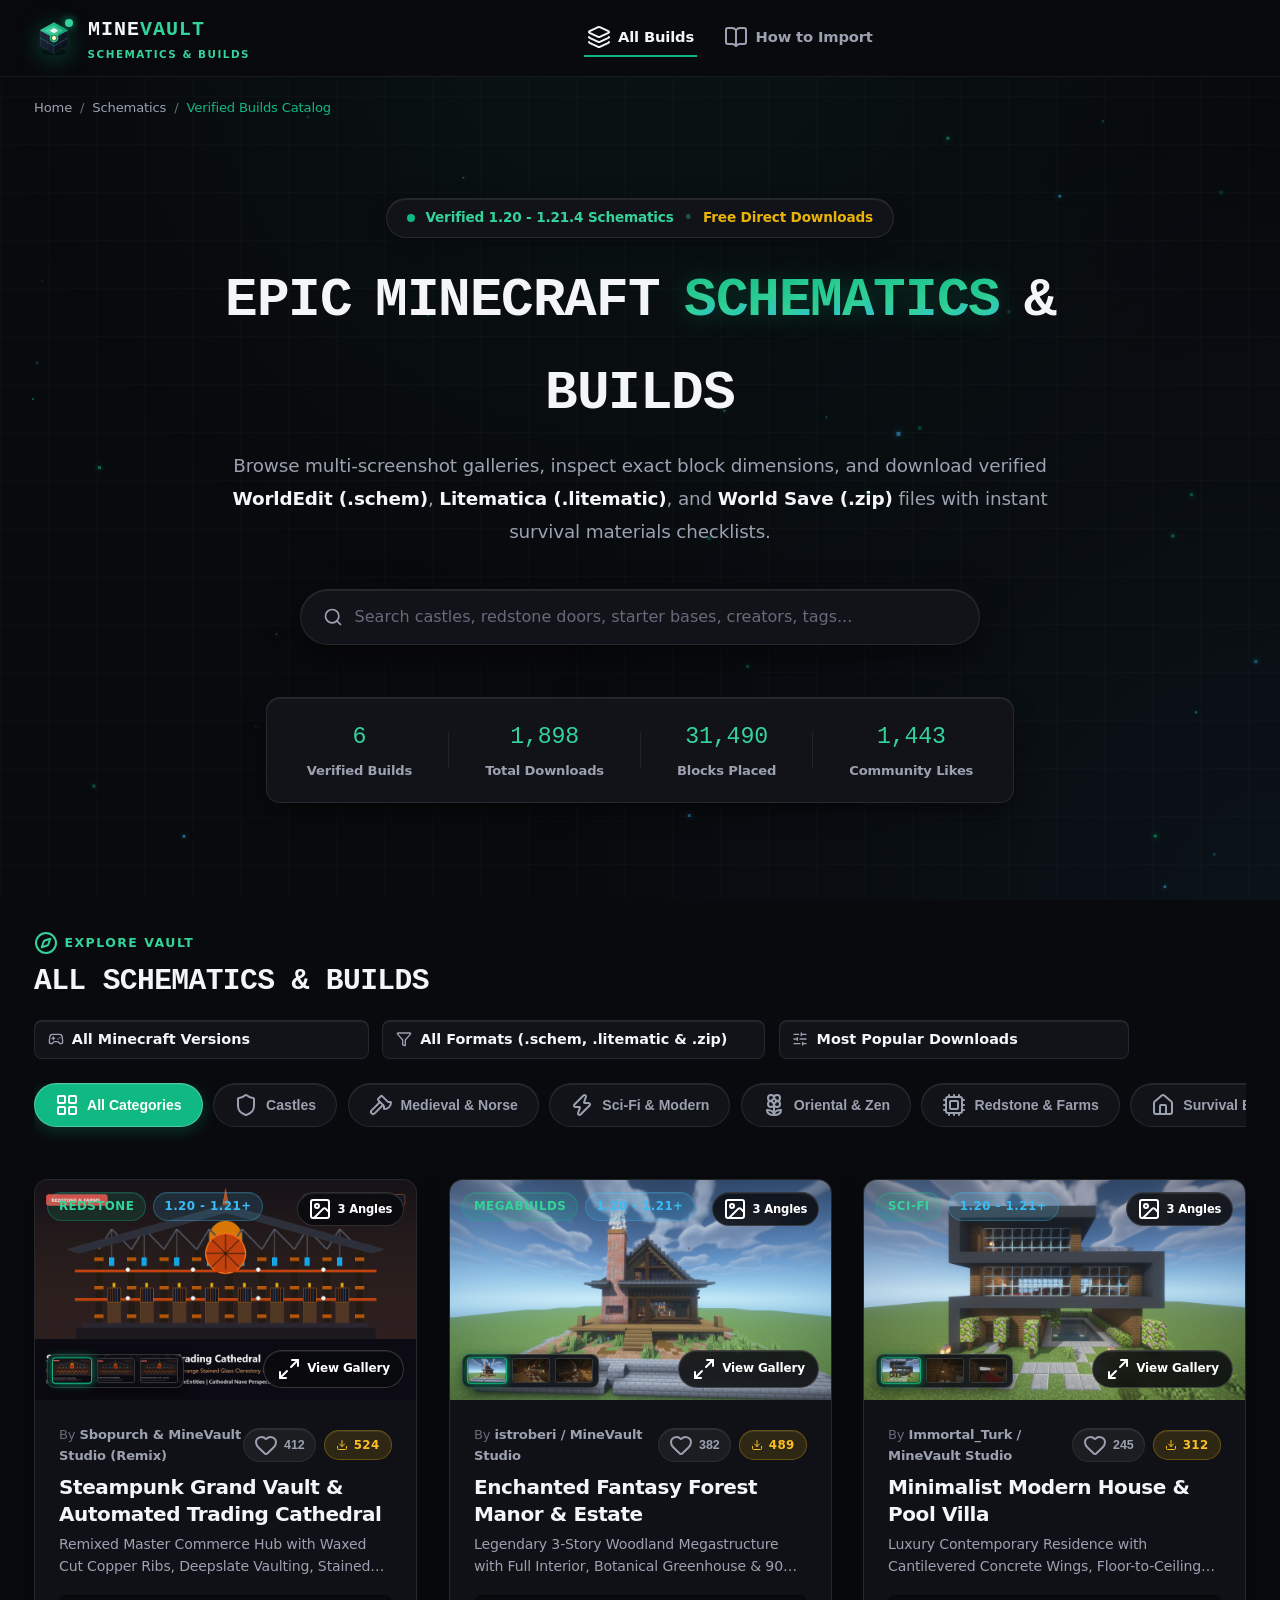
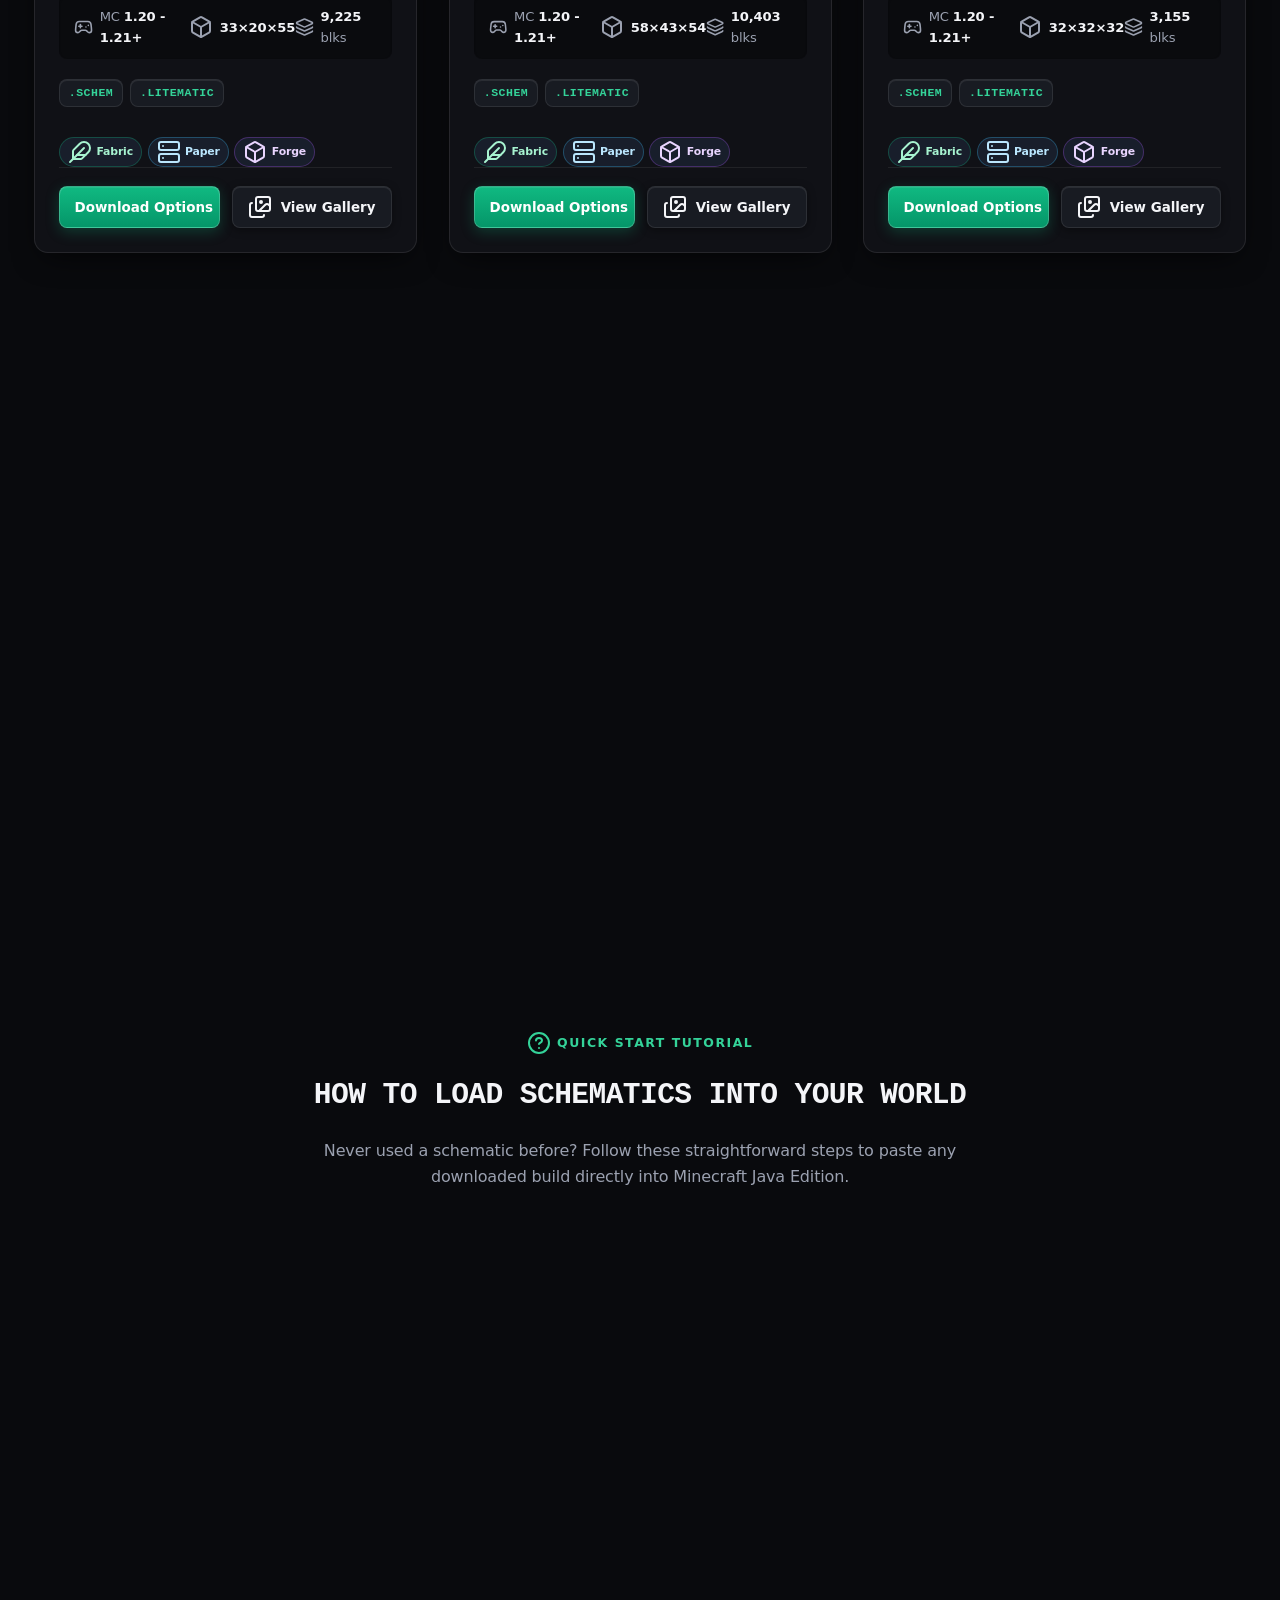
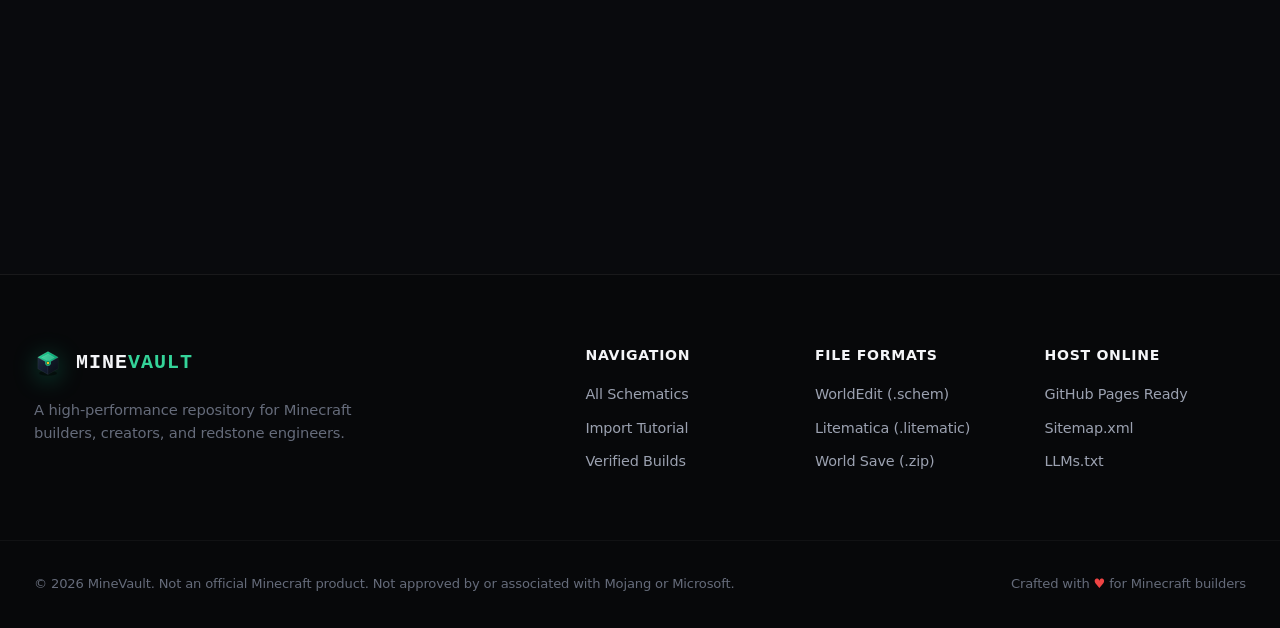
==== index.html @ 9e3e126f "feat: deploy Build #6 Steampunk Trading Cathedral (Option 2 Remix) with schem, litematic and spec" ====
<!DOCTYPE html>
<html lang="en">
<head>
  <meta charset="UTF-8">
  <meta name="viewport" content="width=device-width, initial-scale=1.0">
  
  <!-- Primary Meta Tags -->
  <title>MineVault - Minecraft Schematics, WorldEdit (.schem) &amp; Litematica Downloads</title>
  <meta name="title" content="MineVault - Minecraft Schematics, WorldEdit (.schem) &amp; Litematica Downloads">
  <meta name="description" content="Download verified Minecraft schematics (.schem &amp; .litematic) and world saves with 4K multi-screenshot galleries, exact dimensions, and survival materials checklists.">
  <meta name="keywords" content="Minecraft schematics, WorldEdit schem, Litematica download, Minecraft builds, Minecraft castles, redstone doors, Minecraft world download, schem files">
  <meta name="author" content="MineVault">
  <meta name="robots" content="index, follow">

  <!-- Security Hardening Headers & Policies -->
  <meta http-equiv="Content-Security-Policy" content="default-src 'self'; script-src 'self' 'unsafe-inline'; style-src 'self' 'unsafe-inline' https://fonts.googleapis.com; font-src 'self' https://fonts.gstatic.com; img-src 'self' data: https:; frame-src https://www.youtube.com https://www.youtube-nocookie.com; media-src 'self'; connect-src 'self'; base-uri 'self'; form-action 'self';">
  <meta http-equiv="X-Content-Type-Options" content="nosniff">
  <meta name="referrer" content="strict-origin-when-cross-origin">

  <!-- Canonical Tag -->
  <link rel="canonical" href="https://ip7629778-boop.github.io/minecraft-schematics/">

  <!-- Favicons -->
  <link rel="icon" type="image/svg+xml" href="assets/icons/favicon.svg">
  <link rel="apple-touch-icon" href="assets/icons/favicon.svg">
  <meta name="theme-color" content="#070a10">

  <!-- Open Graph / Facebook / Discord Previews -->
  <meta property="og:type" content="website">
  <meta property="og:url" content="https://ip7629778-boop.github.io/minecraft-schematics/">
  <meta property="og:title" content="MineVault - Free Minecraft Schematics &amp; Build Downloads">
  <meta property="og:description" content="Download verified WorldEdit (.schem) and Litematica (.litematic) Minecraft builds with multi-angle screenshot galleries and materials checklists.">
  <meta property="og:image" content="assets/images/og-banner.svg">
  <meta property="og:site_name" content="MineVault">

  <!-- Twitter / X Previews -->
  <meta name="twitter:card" content="summary_large_image">
  <meta name="twitter:url" content="https://ip7629778-boop.github.io/minecraft-schematics/">
  <meta name="twitter:title" content="MineVault - Free Minecraft Schematics &amp; Build Downloads">
  <meta name="twitter:description" content="Download verified WorldEdit (.schem) and Litematica (.litematic) Minecraft builds with multi-angle screenshot galleries and materials checklists.">
  <meta name="twitter:image" content="assets/images/og-banner.svg">

  <!-- Structured Data (JSON-LD Schema.org) -->
  <script type="application/ld+json">
  {
    "@context": "https://schema.org",
    "@graph": [
      {
        "@type": "WebSite",
        "@id": "https://minevault.net/#website",
        "url": "https://minevault.net/",
        "name": "MineVault",
        "description": "Verified Minecraft schematics, WorldEdit and Litematica blueprints repository.",
        "inLanguage": "en-US"
      },
      {
        "@type": "Organization",
        "@id": "https://minevault.net/#organization",
        "name": "MineVault Community",
        "url": "https://minevault.net/",
        "logo": "assets/icons/favicon.svg"
      },
      {
        "@type": "ItemList",
        "name": "Featured Minecraft Schematics",
        "itemListElement": [
          {
            "@type": "ListItem",
            "position": 1,
            "name": "Cozy Survival Starter House",
            "description": "Tier 1 starter cottage with 4 living alcoves and 2-wide L-shaped corner stairs"
          },
          {
            "@type": "ListItem",
            "position": 2,
            "name": "Medieval Village Blacksmith & Armoury",
            "description": "Tier 1 working blacksmith with open-air lava forge, twin blast furnaces, and upper loft residence"
          },
          {
            "@type": "ListItem",
            "position": 3,
            "name": "Traditional Japanese Minka Estate",
            "description": "Master Zen residence with tiered Irimoya roofline, shoji screens, tatami lounges, and bamboo courtyard"
          },
          {
            "@type": "ListItem",
            "position": 4,
            "name": "Minimalist Modern House & Pool Villa",
            "description": "Luxury contemporary residence with cantilevered concrete wings, floor-to-ceiling glass, and swimming pool"
          },
          {
            "@type": "ListItem",
            "position": 5,
            "name": "Enchanted Fantasy Forest Manor & Estate",
            "description": "Legendary 3-story woodland megastructure with full interior, botanical greenhouse, and 90+ chests"
          },
          {
            "@type": "ListItem",
            "position": 6,
            "name": "Steampunk Grand Vault & Automated Trading Cathedral",
            "description": "Remixed master commerce hub with waxed cut copper ribs, deepslate vaulting, and 60+ trader cells"
          }
        ]
      }
    ]
  }
  </script>
  
  <!-- Fonts -->
  <link rel="preconnect" href="https://fonts.googleapis.com">
  <link rel="preconnect" href="https://fonts.gstatic.com" crossorigin>
  <link href="https://fonts.googleapis.com/css2?family=Plus+Jakarta+Sans:wght@400;500;600;700;800&family=Silkscreen:wght@400;700&display=swap" rel="stylesheet">
  
  <!-- Lucide Icons (Self-Hosted, Offline & Supply-Chain Safe) -->
  <script src="assets/js/lucide.min.js"></script>

  <!-- Main Stylesheet -->
  <link rel="stylesheet" href="styles.css">
</head>
<body>
  <!-- Ambient Canvas (Subtle Floating Minecraft Dust) -->
  <canvas id="ambient-canvas"></canvas>

  <!-- Interactive Glowing Torchlight Cursor Aura -->
  <div id="cursor-glow" aria-hidden="true"></div>

  <!-- Navigation Bar -->
  <header class="navbar" role="banner">
    <div class="nav-container">
      <a href="index.html" class="brand" aria-label="MineVault Homepage">
        <div class="brand-voxel-cube" id="vault-cube-trigger" title="MineVault Core - Click to unlock!">
          <svg class="vault-cube-svg" viewBox="0 0 44 44" width="38" height="38" fill="none" xmlns="http://www.w3.org/2000/svg" aria-hidden="true">
            <defs>
              <linearGradient id="vaultTopGrad" x1="6" y1="4" x2="38" y2="22" gradientUnits="userSpaceOnUse">
                <stop offset="0%" stop-color="#34d399"/>
                <stop offset="50%" stop-color="#10b981"/>
                <stop offset="100%" stop-color="#059669"/>
              </linearGradient>
              <linearGradient id="vaultLeftGrad" x1="6" y1="13" x2="22" y2="40" gradientUnits="userSpaceOnUse">
                <stop offset="0%" stop-color="#1e293b"/>
                <stop offset="100%" stop-color="#0f172a"/>
              </linearGradient>
              <linearGradient id="vaultRightGrad" x1="22" y1="22" x2="38" y2="40" gradientUnits="userSpaceOnUse">
                <stop offset="0%" stop-color="#111827"/>
                <stop offset="100%" stop-color="#090d14"/>
              </linearGradient>
              <filter id="vaultCoreGlow" x="-20%" y="-20%" width="140%" height="140%">
                <feGaussianBlur stdDeviation="1.5" result="blur"/>
                <feComposite in="SourceGraphic" in2="blur" operator="over"/>
              </filter>
            </defs>
            <ellipse cx="22" cy="38" rx="14" ry="4" fill="rgba(0,0,0,0.45)"/>
            <polygon points="6,13 22,22 22,40 6,31" fill="url(#vaultLeftGrad)" stroke="rgba(255,255,255,0.12)" stroke-width="0.75"/>
            <polygon points="22,22 38,13 38,31 22,40" fill="url(#vaultRightGrad)" stroke="rgba(255,255,255,0.08)" stroke-width="0.75"/>
            <polygon points="22,4 38,13 22,22 6,13" fill="url(#vaultTopGrad)" stroke="rgba(255,255,255,0.25)" stroke-width="0.75"/>
            <polygon points="22,8 32,13.5 22,19 12,13.5" fill="rgba(255,255,255,0.18)" stroke="rgba(255,255,255,0.3)" stroke-width="0.5"/>
            <polygon points="22,10.5 27,13.5 22,16.5 17,13.5" fill="#f8fafc" opacity="0.9"/>
            <line x1="6" y1="22" x2="22" y2="31" stroke="rgba(52,211,153,0.4)" stroke-width="1.2" stroke-dasharray="2 1"/>
            <line x1="14" y1="17.5" x2="14" y2="35.5" stroke="rgba(255,255,255,0.08)" stroke-width="0.75"/>
            <line x1="22" y1="31" x2="38" y2="22" stroke="rgba(56,189,248,0.4)" stroke-width="1.2" stroke-dasharray="2 1"/>
            <line x1="30" y1="17.5" x2="30" y2="35.5" stroke="rgba(255,255,255,0.06)" stroke-width="0.75"/>
            <circle class="vault-gem-ring" cx="22" cy="22" r="4.5" fill="#047857" stroke="#34d399" stroke-width="1.2"/>
            <circle class="vault-gem-core" cx="22" cy="22" r="2.2" fill="#fbbf24" filter="url(#vaultCoreGlow)"/>
            <polygon points="22,19 24.5,22 22,25 19.5,22" fill="#ffffff"/>
          </svg>
          <span class="vault-aura-dot"></span>
        </div>
        <div class="brand-text">
          <span class="brand-title" id="brand-title">
            <span class="brand-word mine"><span class="char" style="--i:0">M</span><span class="char" style="--i:1">I</span><span class="char" style="--i:2">N</span><span class="char" style="--i:3">E</span></span><span class="brand-word vault text-accent"><span class="char" style="--i:4">V</span><span class="char" style="--i:5">A</span><span class="char" style="--i:6">U</span><span class="char" style="--i:7">L</span><span class="char" style="--i:8">T</span></span>
          </span>
          <span class="brand-tag">SCHEMATICS &amp; BUILDS</span>
        </div>
      </a>

      <nav class="nav-links" aria-label="Main Navigation">
        <a href="#schematics" class="nav-link active"><i data-lucide="layers"></i> All Builds</a>
        <a href="#import-guide" class="nav-link"><i data-lucide="book-open"></i> How to Import</a>
      </nav>

      <div class="nav-actions">
        <a href="https://github.com" target="_blank" rel="noopener noreferrer" class="btn btn-ghost" title="View Source Repository on GitHub" aria-label="GitHub Repository">
          <i data-lucide="github"></i>
        </a>
        <button class="mobile-menu-toggle" id="mobile-toggle" aria-label="Toggle Mobile Menu">
          <i data-lucide="menu"></i>
        </button>
      </div>
    </div>
  </header>

  <!-- Mobile Drawer -->
  <div class="mobile-drawer" id="mobile-drawer">
    <a href="#schematics" class="mobile-link"><i data-lucide="layers"></i> Browse Builds</a>
    <a href="#import-guide" class="mobile-link"><i data-lucide="book-open"></i> How to Import (.schem / .litematic)</a>
  </div>

  <main id="main-content">
    <!-- Breadcrumbs Navigation for SEO -->
    <nav class="container" aria-label="Breadcrumb" style="padding-top: 1.25rem;">
      <ol style="display: flex; gap: 0.5rem; list-style: none; font-size: 0.82rem; color: var(--text-dim);">
        <li><a href="index.html" style="color: var(--text-muted); text-decoration: none;">Home</a></li>
        <li>/</li>
        <li><a href="#schematics" style="color: var(--text-muted); text-decoration: none;">Schematics</a></li>
        <li>/</li>
        <li style="color: var(--accent-emerald);" aria-current="page">Verified Builds Catalog</li>
      </ol>
    </nav>

    <!-- Hero Section -->
    <section class="hero-section" aria-labelledby="hero-heading">
      <div class="container hero-content">
        <div class="hero-badge animate-float">
          <span class="pulse-dot"></span>
          <span>Verified 1.20 - 1.21.4 Schematics</span>
          <span class="badge-separator">•</span>
          <span class="badge-highlight">Free Direct Downloads</span>
        </div>
        
        <h1 class="hero-title" id="hero-heading" aria-label="EPIC MINECRAFT SCHEMATICS &amp; BUILDS">
          <span class="title-word" style="--w-i:0">
            <span class="title-char" style="--i:0">E</span><span class="title-char" style="--i:1">P</span><span class="title-char" style="--i:2">I</span><span class="title-char" style="--i:3">C</span>
          </span>
          <span class="title-word" style="--w-i:1">
            <span class="title-char" style="--i:4">M</span><span class="title-char" style="--i:5">I</span><span class="title-char" style="--i:6">N</span><span class="title-char" style="--i:7">E</span><span class="title-char" style="--i:8">C</span><span class="title-char" style="--i:9">R</span><span class="title-char" style="--i:10">A</span><span class="title-char" style="--i:11">F</span><span class="title-char" style="--i:12">T</span>
          </span>
          <span class="title-word title-accent gradient-text glow-text" style="--w-i:2">
            <span class="title-char" style="--i:13">S</span><span class="title-char" style="--i:14">C</span><span class="title-char" style="--i:15">H</span><span class="title-char" style="--i:16">E</span><span class="title-char" style="--i:17">M</span><span class="title-char" style="--i:18">A</span><span class="title-char" style="--i:19">T</span><span class="title-char" style="--i:20">I</span><span class="title-char" style="--i:21">C</span><span class="title-char" style="--i:22">S</span>
          </span>
          <span class="title-word title-amp" style="--w-i:3">
            <span class="title-char" style="--i:23">&amp;</span>
          </span>
          <span class="title-word" style="--w-i:4">
            <span class="title-char" style="--i:24">B</span><span class="title-char" style="--i:25">U</span><span class="title-char" style="--i:26">I</span><span class="title-char" style="--i:27">L</span><span class="title-char" style="--i:28">D</span><span class="title-char" style="--i:29">S</span>
          </span>
        </h1>
        
        <p class="hero-description">
          Browse multi-screenshot galleries, inspect exact block dimensions, and download verified <strong>WorldEdit (.schem)</strong>, <strong>Litematica (.litematic)</strong>, and <strong>World Save (.zip)</strong> files with instant survival materials checklists.
        </p>

        <!-- Search Bar with Glow -->
        <div class="hero-search-wrapper">
          <div class="search-box glow-hover">
            <i data-lucide="search" class="search-icon"></i>
            <input type="text" id="search-input" placeholder="Search castles, redstone doors, starter bases, creators, tags..." autocomplete="off" aria-label="Search schematics and builds">
            <button id="clear-search" class="clear-btn" style="display: none;" title="Clear search" aria-label="Clear Search Input">
              <i data-lucide="x"></i>
            </button>
          </div>
        </div>

        <!-- Dynamic Animated Stats Ticker -->
        <div class="hero-stats glow-border" aria-label="Vault Statistics">
          <div class="stat-card">
            <span class="stat-num" id="total-builds-count">0</span>
            <span class="stat-label">Verified Builds</span>
          </div>
          <div class="stat-divider"></div>
          <div class="stat-card">
            <span class="stat-num" id="total-downloads-count">0</span>
            <span class="stat-label">Total Downloads</span>
          </div>
          <div class="stat-divider"></div>
          <div class="stat-card">
            <span class="stat-num" id="total-blocks-count">0</span>
            <span class="stat-label">Blocks Placed</span>
          </div>
          <div class="stat-divider"></div>
          <div class="stat-card">
            <span class="stat-num" id="total-likes-count">0</span>
            <span class="stat-label">Community Likes</span>
          </div>
        </div>
      </div>
    </section>

    <!-- Schematics Catalog & Filter Section -->
    <section class="catalog-section" id="schematics" aria-labelledby="catalog-heading">
      <div class="container">
        <div class="catalog-header-bar">
          <div>
            <div class="section-tag"><i data-lucide="compass"></i> EXPLORE VAULT</div>
            <h2 class="section-title" id="catalog-heading">ALL SCHEMATICS &amp; BUILDS</h2>
          </div>

          <!-- Sort and View Controls -->
          <div class="filter-controls">
            <div class="select-wrapper">
              <i data-lucide="gamepad-2" class="select-icon"></i>
              <select id="version-filter" aria-label="Filter by Minecraft version">
                <option value="all">All Minecraft Versions</option>
                <option value="1.21">Minecraft 1.21+ (Tricky Trials)</option>
                <option value="1.20">Minecraft 1.20+ (Trails &amp; Tales)</option>
                <option value="1.19">Minecraft 1.19+ (Wild Update)</option>
                <option value="1.18">Minecraft 1.18+ (Caves &amp; Cliffs)</option>
              </select>
            </div>

            <div class="select-wrapper">
              <i data-lucide="filter" class="select-icon"></i>
              <select id="format-filter" aria-label="Filter by format">
                <option value="all">All Formats (.schem, .litematic &amp; .zip)</option>
                <option value="schem">WorldEdit (.schem)</option>
                <option value="litematic">Litematica (.litematic)</option>
                <option value="zip">World Save (.zip)</option>
              </select>
            </div>

            <div class="select-wrapper">
              <i data-lucide="sliders-horizontal" class="select-icon"></i>
              <select id="sort-select" aria-label="Sort builds by criteria">
                <option value="popular">Most Popular Downloads</option>
                <option value="likes">Highest Community Likes</option>
                <option value="newest">Newest Added First</option>
                <option value="blocks-desc">Largest Megabuilds (Block Count)</option>
                <option value="blocks-asc">Compact / Starter Size</option>
              </select>
            </div>
          </div>
        </div>

        <!-- Category Pill Buttons -->
        <div class="category-pills" id="category-pills" role="tablist" aria-label="Category Filters">
          <button class="pill-btn active" data-category="all" role="tab" aria-selected="true">
            <i data-lucide="layout-grid"></i> All Categories
          </button>
          <button class="pill-btn" data-category="Castles" role="tab" aria-selected="false">
            <i data-lucide="shield"></i> Castles
          </button>
          <button class="pill-btn" data-category="Medieval" role="tab" aria-selected="false">
            <i data-lucide="axe"></i> Medieval &amp; Norse
          </button>
          <button class="pill-btn" data-category="Sci-Fi" role="tab" aria-selected="false">
            <i data-lucide="zap"></i> Sci-Fi &amp; Modern
          </button>
          <button class="pill-btn" data-category="Oriental" role="tab" aria-selected="false">
            <i data-lucide="flower-2"></i> Oriental &amp; Zen
          </button>
          <button class="pill-btn" data-category="Redstone" role="tab" aria-selected="false">
            <i data-lucide="cpu"></i> Redstone &amp; Farms
          </button>
          <button class="pill-btn" data-category="Survival Bases" role="tab" aria-selected="false">
            <i data-lucide="home"></i> Survival Bases
          </button>
          <button class="pill-btn" data-category="Megabuilds" role="tab" aria-selected="false">
            <i data-lucide="box"></i> Megabuilds
          </button>
        </div>

        <!-- Schematics Grid -->
        <div class="schematics-grid" id="schematics-grid" aria-live="polite">
          <!-- Dynamic cards inserted here -->
        </div>

        <!-- Empty Results Message -->
        <div class="empty-state" id="empty-state" style="display: none;">
          <div class="empty-icon"><i data-lucide="box"></i></div>
          <h3>No Schematics Found</h3>
          <p>Try clearing your search terms or selecting a different category filter.</p>
          <button class="btn btn-secondary" id="reset-filters-btn">Reset All Filters</button>
        </div>
      </div>
    </section>

    <!-- How to Import Guide Section -->
    <section class="guide-section" id="import-guide" aria-labelledby="guide-heading">
      <div class="container">
        <div class="section-header text-center">
          <div class="section-tag"><i data-lucide="help-circle"></i> QUICK START TUTORIAL</div>
          <h2 class="section-title" id="guide-heading">HOW TO LOAD SCHEMATICS INTO YOUR WORLD</h2>
          <p class="section-subtitle">
            Never used a schematic before? Follow these straightforward steps to paste any downloaded build directly into Minecraft Java Edition.
          </p>
        </div>

        <div class="guide-grid">
          <!-- Method 1: WorldEdit -->
          <div class="guide-card interactive-hover">
            <div class="guide-badge">Option 1</div>
            <div class="guide-icon"><i data-lucide="wand-2"></i></div>
            <h3 class="guide-card-title">WorldEdit (.schem)</h3>
            <p class="guide-card-sub">Best for Spigot, Paper, Fabric servers, or single-player with WorldEdit mod installed.</p>
            
            <ol class="guide-steps">
              <li>
                <strong>Put file in folder:</strong>
                <code>.minecraft/config/worldedit/schematics/</code>
                (or server <code>plugins/WorldEdit/schematics/</code>)
              </li>
              <li>
                <strong>Load into clipboard:</strong>
                <code>//schem load &lt;filename&gt;</code>
              </li>
              <li>
                <strong>Stand where you want it:</strong>
                Navigate to your desired build spot in game.
              </li>
              <li>
                <strong>Paste into world:</strong>
                <code>//paste -a</code> (the <code>-a</code> skips air blocks so you don't overwrite surrounding terrain!)
              </li>
            </ol>
          </div>

          <!-- Method 2: Litematica -->
          <div class="guide-card highlight-card interactive-hover">
            <div class="guide-badge gold">Option 2 (Survival Friendly)</div>
            <div class="guide-icon"><i data-lucide="box"></i></div>
            <h3 class="guide-card-title">Litematica (.litematic)</h3>
            <p class="guide-card-sub">Best for vanilla survival worlds, projection holograms, and material counting with Malilib.</p>
            
            <ol class="guide-steps">
              <li>
                <strong>Drop file in:</strong>
                <code>.minecraft/schematics/</code>
              </li>
              <li>
                <strong>Open Litematica Menu:</strong>
                Press <kbd>M</kbd> in game and click <strong>Load Schematics</strong>.
              </li>
              <li>
                <strong>Place Hologram:</strong>
                Select the file, click <strong>Load Schematic</strong>, and position the ghost projection where you want.
              </li>
              <li>
                <strong>Paste or Build by Hand:</strong>
                In Creative, switch tool mode to <strong>Paste Schematic</strong> (<kbd>Ctrl</kbd> + <kbd>Alt</kbd> + <kbd>Execute</kbd>). In Survival, use the hologram projection to place each block accurately!
              </li>
            </ol>
          </div>

          <!-- Method 3: Redstone & Mod Safety -->
          <div class="guide-card interactive-hover">
            <div class="guide-badge">Pro Tips</div>
            <div class="guide-icon"><i data-lucide="shield-check"></i></div>
            <h3 class="guide-card-title">Placement &amp; Safety Tips</h3>
            <p class="guide-card-sub">Avoid common glitches when pasting large structures or complex redstone mechanisms.</p>
            
            <ul class="guide-steps list-bulleted">
              <li>
                <strong>Always backup your world:</strong> Create a world save backup before pasting large megabuilds.
              </li>
              <li>
                <strong>Redstone ticking:</strong> Run <code>/gamerule randomTickSpeed 0</code> before pasting large redstone machines so pistons don't trigger mid-paste.
              </li>
              <li>
                <strong>Undo button:</strong> If you placed it in the wrong direction, immediately type <code>//undo</code>.
              </li>
              <li>
                <strong>Rotating:</strong> Rotate schematics before pasting with <code>//rotate 90</code>, <code>//rotate 180</code>, or <code>//rotate 270</code>.
              </li>
            </ul>
          </div>
        </div>
      </div>
    </section>
  </main>

  <!-- Clean Unified Schematic Detail Modal (Multi-Screenshots + One-Click Copier) -->
  <div class="modal-overlay" id="detail-modal" aria-hidden="true" role="dialog" aria-modal="true">
    <div class="modal-container">
      <button class="modal-close" id="modal-close-btn" aria-label="Close modal">
        <i data-lucide="x"></i>
      </button>

      <div class="modal-body" id="modal-content">
        <!-- Rendered dynamically as a single unified page with multi-screenshots -->
      </div>
    </div>
  </div>

  <!-- Toast Notification -->
  <div class="toast" id="toast" role="alert" aria-live="assertive"></div>

  <!-- Footer -->
  <footer class="footer" role="contentinfo">
    <div class="container footer-content">
      <div class="footer-left">
        <div class="brand">
          <div class="brand-voxel-cube small" title="MineVault Core">
            <svg class="vault-cube-svg" viewBox="0 0 44 44" width="28" height="28" fill="none" xmlns="http://www.w3.org/2000/svg" aria-hidden="true">
              <ellipse cx="22" cy="38" rx="14" ry="4" fill="rgba(0,0,0,0.45)"/>
              <polygon points="6,13 22,22 22,40 6,31" fill="url(#vaultLeftGrad)" stroke="rgba(255,255,255,0.12)" stroke-width="0.75"/>
              <polygon points="22,22 38,13 38,31 22,40" fill="url(#vaultRightGrad)" stroke="rgba(255,255,255,0.08)" stroke-width="0.75"/>
              <polygon points="22,4 38,13 22,22 6,13" fill="url(#vaultTopGrad)" stroke="rgba(255,255,255,0.25)" stroke-width="0.75"/>
              <polygon points="22,8 32,13.5 22,19 12,13.5" fill="rgba(255,255,255,0.18)" stroke="rgba(255,255,255,0.3)" stroke-width="0.5"/>
              <circle cx="22" cy="22" r="4" fill="#047857" stroke="#34d399" stroke-width="1"/>
              <circle cx="22" cy="22" r="2" fill="#fbbf24"/>
            </svg>
          </div>
          <span class="brand-title">
            <span class="brand-word mine"><span class="char" style="--i:0">M</span><span class="char" style="--i:1">I</span><span class="char" style="--i:2">N</span><span class="char" style="--i:3">E</span></span><span class="brand-word vault text-accent"><span class="char" style="--i:4">V</span><span class="char" style="--i:5">A</span><span class="char" style="--i:6">U</span><span class="char" style="--i:7">L</span><span class="char" style="--i:8">T</span></span>
          </span>
        </div>
        <p class="footer-note">
          A high-performance repository for Minecraft builders, creators, and redstone engineers.
        </p>
      </div>

      <div class="footer-links">
        <div class="footer-col">
          <h4>Navigation</h4>
          <a href="#schematics">All Schematics</a>
          <a href="#import-guide">Import Tutorial</a>
          <a href="#schematics">Verified Builds</a>
        </div>
        <div class="footer-col">
          <h4>File Formats</h4>
          <a href="#import-guide">WorldEdit (.schem)</a>
          <a href="#import-guide">Litematica (.litematic)</a>
          <a href="#import-guide">World Save (.zip)</a>
        </div>
        <div class="footer-col">
          <h4>Host Online</h4>
          <a href="https://pages.github.com" target="_blank" rel="noopener">GitHub Pages Ready</a>
          <a href="sitemap.xml" target="_blank">Sitemap.xml</a>
          <a href="llms.txt" target="_blank">LLMs.txt</a>
        </div>
      </div>
    </div>
    <div class="footer-bottom">
      <div class="container footer-bottom-content">
        <p>© 2026 MineVault. Not an official Minecraft product. Not approved by or associated with Mojang or Microsoft.</p>
        <p class="built-with">Crafted with <span class="heart">♥</span> for Minecraft builders</p>
      </div>
    </div>
  </footer>

  <!-- Application Logic -->
  <script src="app.js?v=20261119_build6"></script>
</body>
</html>
---- styles.css ----
/* ==========================================================================
   MineVault - Curated Studio Design System & Micro-Interactions
   Human-crafted palette: Warm Obsidian Basalt, Moss Emerald, Glowstone Gold
   ========================================================================== */

:root {
  /* Surface Colors: Grounded warm obsidian & basalt (not generic AI purple/slate) */
  --bg-primary: #090a0d;
  --bg-secondary: #111318;
  --bg-tertiary: #181b22;
  --bg-card: rgba(17, 19, 24, 0.94);
  --bg-card-hover: rgba(23, 26, 34, 0.98);
  --bg-overlay: rgba(6, 7, 10, 0.88);

  /* Borders: Apple/Linear-style specular inner highlight & refined subtle rim */
  --border-subtle: rgba(255, 255, 255, 0.07);
  --border-card: rgba(255, 255, 255, 0.09);
  --border-hover: rgba(52, 211, 153, 0.4);
  --border-focus: #10b981;

  /* Typography: Ivory and warm slate */
  --text-main: #f4f5f8;
  --text-muted: #9ba1b0;
  --text-dim: #656b7a;

  /* Accents: Hand-tuned earthy Minecraft tones */
  --accent-moss: #10b981;
  --accent-moss-light: #34d399;
  --accent-moss-glow: rgba(16, 185, 129, 0.25);
  --accent-emerald: #10b981;
  --accent-emerald-light: #34d399;
  --accent-emerald-glow: rgba(16, 185, 129, 0.25);
  
  --accent-diamond: #38bdf8;
  --accent-diamond-glow: rgba(56, 189, 248, 0.25);

  --accent-glowstone: #eab308;
  --accent-glowstone-glow: rgba(234, 179, 8, 0.25);

  --accent-copper: #f97316;
  --accent-redstone: #ef4444;

  /* Typography */
  --font-main: 'Plus Jakarta Sans', system-ui, -apple-system, sans-serif;
  --font-pixel: 'Silkscreen', monospace;

  /* Geometry & Bevels */
  --radius-sm: 8px;
  --radius-md: 14px;
  --radius-lg: 20px;
  --radius-full: 9999px;

  /* Shadows: Deep studio elevation with inner rim bevel */
  --shadow-card: 0 10px 30px -10px rgba(0, 0, 0, 0.8);
  --shadow-card-hover: 0 20px 40px -12px rgba(0, 0, 0, 0.9), 0 0 25px rgba(16, 185, 129, 0.2);
  --inner-bevel: inset 0 1px 0 rgba(255, 255, 255, 0.08);

  /* Spring Physics Easings */
  --spring-fast: 0.2s cubic-bezier(0.16, 1, 0.3, 1);
  --spring-bounce: 0.35s cubic-bezier(0.34, 1.56, 0.64, 1);
  --ease-smooth: 0.4s cubic-bezier(0.16, 1, 0.3, 1);
}

* {
  box-sizing: border-box;
  margin: 0;
  padding: 0;
}

html {
  scroll-behavior: smooth;
  color-scheme: dark;
}

body {
  font-family: var(--font-main);
  background-color: var(--bg-primary);
  color: var(--text-main);
  line-height: 1.6;
  min-height: 100vh;
  overflow-x: hidden;
  position: relative;
  letter-spacing: -0.01em;
}

/* Ambient Canvas */
#ambient-canvas {
  position: fixed;
  top: 0;
  left: 0;
  width: 100vw;
  height: 100vh;
  pointer-events: none;
  z-index: 0;
}

/* ==========================================================================
   Ambient Glowing Green Torchlight Cursor Shadow
   ========================================================================== */
#cursor-glow {
  display: none;
}

@media (hover: hover) and (pointer: fine) {
  #cursor-glow {
    display: block;
    position: fixed;
    top: 0;
    left: 0;
    width: 420px;
    height: 420px;
    margin-left: -210px;
    margin-top: -210px;
    border-radius: 50%;
    background: radial-gradient(circle, rgba(16, 185, 129, 0.10) 0%, rgba(52, 211, 153, 0.04) 40%, transparent 70%);
    pointer-events: none;
    z-index: 9998;
    transform: translate3d(-500px, -500px, 0);
    will-change: transform;
    mix-blend-mode: screen;
    opacity: 0;
    transition: opacity 0.4s ease;
  }

  #cursor-glow.active {
    opacity: 1;
  }
}

/* Subtle Organic Grain & Vignette */
body::before {
  content: '';
  position: fixed;
  top: 0;
  left: 0;
  width: 100vw;
  height: 100vh;
  pointer-events: none;
  z-index: 0;
  background-image: 
    radial-gradient(circle at 50% 0%, rgba(16, 185, 129, 0.06) 0%, transparent 60%),
    radial-gradient(circle at 100% 100%, rgba(56, 189, 248, 0.05) 0%, transparent 50%),
    linear-gradient(rgba(255, 255, 255, 0.015) 1px, transparent 1px),
    linear-gradient(90deg, rgba(255, 255, 255, 0.015) 1px, transparent 1px);
  background-size: 100% 100%, 100% 100%, 48px 48px, 48px 48px;
}

/* Typography Utilities */
h1, h2, h3, h4 {
  font-weight: 700;
  line-height: 1.25;
  color: var(--text-main);
  letter-spacing: -0.02em;
}

.text-accent {
  color: var(--accent-moss-light);
}

.gradient-text {
  background: linear-gradient(135deg, #f8fafc 0%, #a7f3d0 45%, #34d399 100%);
  -webkit-background-clip: text;
  -webkit-text-fill-color: transparent;
}

.glow-text {
  text-shadow: 0 2px 25px rgba(16, 185, 129, 0.28);
}

.container {
  width: 100%;
  max-width: 1260px;
  margin: 0 auto;
  padding: 0 1.5rem;
  position: relative;
  z-index: 1;
}

/* ==========================================================================
   Tactile Button System with Interactive Light Sheen & Spring Physics
   ========================================================================== */
.btn {
  display: inline-flex;
  align-items: center;
  justify-content: center;
  gap: 0.55rem;
  padding: 0.72rem 1.35rem;
  font-size: 0.92rem;
  font-weight: 600;
  border-radius: var(--radius-sm);
  cursor: pointer;
  border: 1px solid transparent;
  text-decoration: none;
  font-family: inherit;
  white-space: nowrap;
  position: relative;
  overflow: hidden;
  transition: transform var(--spring-fast), box-shadow var(--spring-fast), background-color var(--spring-fast);
}

/* Subtle Shimmer Sheen on Button Hover */
.btn::after {
  content: '';
  position: absolute;
  top: 0;
  left: -100%;
  width: 60%;
  height: 100%;
  background: linear-gradient(90deg, transparent, rgba(255, 255, 255, 0.18), transparent);
  transform: skewX(-20deg);
  transition: none;
  pointer-events: none;
}

.btn:hover::after {
  left: 140%;
  transition: left 0.65s ease-in-out;
}

.btn:active {
  transform: translateY(2px) scale(0.97);
  box-shadow: 0 1px 4px rgba(0, 0, 0, 0.4), var(--inner-bevel);
}

.btn i {
  width: 17px;
  height: 17px;
}

/* Primary Moss Emerald Button */
.btn-primary {
  background: linear-gradient(180deg, #10b981 0%, #059669 100%);
  color: #ffffff;
  border: 1px solid rgba(255, 255, 255, 0.2);
  box-shadow: 0 4px 14px var(--accent-moss-glow), var(--inner-bevel);
}

.btn-primary:hover {
  background: linear-gradient(180deg, #16a34a 0%, #059669 100%);
  transform: translateY(-2px);
  box-shadow: 0 8px 22px rgba(16, 185, 129, 0.45), var(--inner-bevel);
}

/* Secondary Basalt Button */
.btn-secondary {
  background: var(--bg-tertiary);
  color: var(--text-main);
  border: 1px solid var(--border-card);
  box-shadow: 0 2px 8px rgba(0, 0, 0, 0.4), var(--inner-bevel);
}

.btn-secondary:hover {
  background: #20242e;
  border-color: rgba(255, 255, 255, 0.2);
  transform: translateY(-2px);
  box-shadow: 0 6px 16px rgba(0, 0, 0, 0.6), var(--inner-bevel);
}

.btn-ghost {
  background: transparent;
  color: var(--text-muted);
  padding: 0.55rem;
  border-radius: var(--radius-sm);
}

.btn-ghost:hover {
  color: var(--text-main);
  background: rgba(255, 255, 255, 0.08);
}

.btn-sm {
  padding: 0.48rem 0.95rem;
  font-size: 0.84rem;
}

.btn-sm i {
  width: 15px;
  height: 15px;
}

/* Interactive Button States: Spinner, Loading, and Success Feedback */
.btn-spinner {
  width: 14px;
  height: 14px;
  border: 2px solid rgba(255, 255, 255, 0.3);
  border-top-color: #ffffff;
  border-radius: 50%;
  animation: btn-spin 0.65s linear infinite;
  display: inline-block;
  vertical-align: middle;
}

@keyframes btn-spin {
  to { transform: rotate(360deg); }
}

.btn.btn-loading {
  pointer-events: none;
  opacity: 0.88;
  cursor: wait;
}

.btn.btn-success {
  background: linear-gradient(180deg, #10b981 0%, #047857 100%) !important;
  color: #ffffff !important;
  border-color: rgba(52, 211, 153, 0.6) !important;
  box-shadow: 0 0 20px rgba(16, 185, 129, 0.5), inset 0 1px 0 rgba(255, 255, 255, 0.3) !important;
  animation: btn-pop 0.35s cubic-bezier(0.34, 1.56, 0.64, 1);
}

@keyframes btn-pop {
  0% { transform: scale(0.92); }
  60% { transform: scale(1.05); }
  100% { transform: scale(1); }
}

/* Floating Hearts for Like Feedback */
.floating-heart {
  position: fixed;
  pointer-events: none;
  color: #ef4444;
  font-size: 18px;
  z-index: 9999;
  filter: drop-shadow(0 2px 8px rgba(239, 68, 68, 0.5));
  animation: float-up-fade 0.85s cubic-bezier(0.16, 1, 0.3, 1) forwards;
}

@keyframes float-up-fade {
  0% {
    transform: translate(-50%, 0) scale(0.6);
    opacity: 1;
  }
  50% {
    transform: translate(calc(-50% + var(--x, 0px)), -28px) scale(1.3);
    opacity: 0.9;
  }
  100% {
    transform: translate(calc(-50% + var(--x, 0px) * 1.5), -55px) scale(0.8);
    opacity: 0;
  }
}

@keyframes heart-pop {
  0% { transform: scale(1); }
  35% { transform: scale(1.45) rotate(-10deg); }
  70% { transform: scale(0.9) rotate(5deg); }
  100% { transform: scale(1) rotate(0deg); }
}

.like-btn.liked i {
  color: #ef4444 !important;
  fill: #ef4444;
  animation: heart-pop 0.4s cubic-bezier(0.34, 1.56, 0.64, 1);
}

/* Badges */
.badge {
  display: inline-flex;
  align-items: center;
  gap: 0.35rem;
  padding: 0.26rem 0.68rem;
  font-size: 0.74rem;
  font-weight: 700;
  border-radius: var(--radius-full);
  letter-spacing: 0.04em;
  text-transform: uppercase;
  box-shadow: var(--inner-bevel);
}

.badge-emerald {
  background: rgba(16, 185, 129, 0.14);
  color: #34d399;
  border: 1px solid rgba(16, 185, 129, 0.3);
}

.badge-diamond {
  background: rgba(56, 189, 248, 0.14);
  color: #38bdf8;
  border: 1px solid rgba(56, 189, 248, 0.3);
}

.badge-gold {
  background: rgba(234, 179, 8, 0.14);
  color: #fbbf24;
  border: 1px solid rgba(234, 179, 8, 0.3);
}

/* ==========================================================================
   Header & Navigation
   ========================================================================== */
.navbar {
  position: sticky;
  top: 0;
  left: 0;
  width: 100%;
  background: rgba(9, 10, 13, 0.88);
  backdrop-filter: blur(16px);
  -webkit-backdrop-filter: blur(16px);
  border-bottom: 1px solid var(--border-subtle);
  z-index: 100;
  padding: 0.85rem 0;
}

.nav-container {
  max-width: 1260px;
  margin: 0 auto;
  padding: 0 1.5rem;
  display: flex;
  align-items: center;
  justify-content: space-between;
}

.brand-group {
  display: flex;
  align-items: center;
  gap: 1.15rem;
}

.brand {
  display: flex;
  align-items: center;
  gap: 0.85rem;
  text-decoration: none;
  cursor: pointer;
  position: relative;
}

/* 3D Isometric Minecraft Voxel Vault Cube */
.brand-voxel-cube {
  position: relative;
  width: 40px;
  height: 40px;
  display: flex;
  align-items: center;
  justify-content: center;
  cursor: pointer;
  perspective: 600px;
  flex-shrink: 0;
  transition: transform var(--spring-bounce);
}

.brand-voxel-cube.small {
  width: 28px;
  height: 28px;
}

.vault-cube-svg {
  filter: drop-shadow(0 4px 12px rgba(16, 185, 129, 0.4));
  transition: transform 0.45s cubic-bezier(0.34, 1.56, 0.64, 1), filter 0.3s ease;
  animation: vault-float 3.5s ease-in-out infinite;
}

@keyframes vault-float {
  0%, 100% {
    transform: translateY(0) rotate(0deg);
  }
  50% {
    transform: translateY(-3px) rotate(-1.5deg);
  }
}

.brand:hover .vault-cube-svg {
  transform: translateY(-4px) scale(1.12) rotate(4deg);
  filter: drop-shadow(0 6px 20px rgba(16, 185, 129, 0.65));
}

.brand-voxel-cube.unlock-spin .vault-cube-svg {
  animation: vault-spin 0.75s cubic-bezier(0.34, 1.56, 0.64, 1) !important;
}

@keyframes vault-spin {
  0% { transform: scale(1) rotate(0deg); }
  50% { transform: scale(1.3) rotate(180deg); }
  100% { transform: scale(1) rotate(360deg); }
}

.vault-gem-core {
  animation: gem-pulse 2.2s ease-in-out infinite;
}

@keyframes gem-pulse {
  0%, 100% {
    opacity: 0.85;
    r: 2.2;
  }
  50% {
    opacity: 1;
    r: 3;
    filter: drop-shadow(0 0 6px #f59e0b);
  }
}

.vault-aura-dot {
  position: absolute;
  width: 8px;
  height: 8px;
  top: 1px;
  right: 1px;
  background: var(--accent-moss-light);
  border-radius: 50%;
  box-shadow: 0 0 8px var(--accent-moss);
  animation: pulse-ring 2s cubic-bezier(0.4, 0, 0.6, 1) infinite;
}

.vault-unlock-badge {
  position: absolute;
  top: -28px;
  left: 50%;
  transform: translateX(-50%);
  background: linear-gradient(135deg, #10b981 0%, #059669 100%);
  color: #fff;
  font-family: var(--font-pixel);
  font-size: 0.68rem;
  padding: 3px 8px;
  border-radius: var(--radius-full);
  white-space: nowrap;
  pointer-events: none;
  box-shadow: 0 4px 14px var(--accent-moss-glow);
  animation: float-up-badge 1.2s ease-out forwards;
  z-index: 1000;
}

@keyframes float-up-badge {
  0% { transform: translate(-50%, 8px) scale(0.7); opacity: 0; }
  20% { transform: translate(-50%, 0) scale(1.1); opacity: 1; }
  80% { transform: translate(-50%, -12px) scale(1); opacity: 1; }
  100% { transform: translate(-50%, -24px) scale(0.85); opacity: 0; }
}

.brand-text {
  display: flex;
  flex-direction: column;
}

.brand-title {
  font-family: var(--font-pixel);
  font-size: 1.25rem;
  font-weight: 700;
  letter-spacing: 1px;
  color: var(--text-main);
  display: inline-flex;
  align-items: baseline;
  user-select: none;
}

.brand-title .char {
  display: inline-block;
  transition: transform 0.35s cubic-bezier(0.34, 1.56, 0.64, 1), 
              color 0.25s ease, 
              text-shadow 0.25s ease, 
              filter 0.25s ease;
  transition-delay: calc(var(--i) * 28ms);
  will-change: transform;
}

/* Staggered kinetic wave when hovering over the brand */
.brand:hover .brand-title .char {
  transform: translateY(-5px);
  text-shadow: 0 0 14px rgba(52, 211, 153, 0.65);
}

/* Dynamic Spring Pop when cursor glides directly over individual characters */
.brand-title .char:hover {
  transform: translateY(-9px) scale(1.24) rotate(-4deg) !important;
  color: #34d399 !important;
  text-shadow: 0 0 18px rgba(52, 211, 153, 0.95), 0 0 35px rgba(16, 185, 129, 0.8) !important;
  transition-delay: 0s !important;
  transition-duration: 0.15s !important;
  cursor: pointer;
}

.brand-tag {
  font-size: 0.65rem;
  font-weight: 700;
  letter-spacing: 1.5px;
  color: var(--accent-moss-light);
  transition: letter-spacing 0.35s ease, color 0.35s ease;
}

.brand:hover .brand-tag {
  letter-spacing: 2px;
  color: #6ee7b7;
}

.nav-links {
  display: flex;
  align-items: center;
  gap: 1.5rem;
}

.nav-link {
  display: flex;
  align-items: center;
  gap: 0.45rem;
  font-size: 0.92rem;
  font-weight: 600;
  color: var(--text-muted);
  text-decoration: none;
  transition: all var(--spring-fast);
  padding: 0.4rem 0.2rem;
  border-bottom: 2px solid transparent;
}

.nav-link i {
  width: 16px;
  height: 16px;
}

.nav-link:hover, .nav-link.active {
  color: var(--text-main);
  border-bottom-color: var(--accent-moss);
}

.nav-actions {
  display: flex;
  align-items: center;
  gap: 0.85rem;
}

.mobile-menu-toggle {
  display: none;
  background: transparent;
  border: none;
  color: var(--text-main);
  padding: 0.5rem;
  cursor: pointer;
}

/* Mobile Drawer */
.mobile-drawer {
  display: none;
  flex-direction: column;
  padding: 1.25rem 1.5rem;
  background: var(--bg-secondary);
  border-bottom: 1px solid var(--border-subtle);
}

.mobile-drawer.open {
  display: flex;
}

.mobile-link {
  display: flex;
  align-items: center;
  gap: 0.75rem;
  color: var(--text-main);
  text-decoration: none;
  font-weight: 600;
  padding: 0.85rem 0;
  border-bottom: 1px solid var(--border-subtle);
}

.mobile-link i {
  width: 18px;
  height: 18px;
  color: var(--accent-moss-light);
}

/* ==========================================================================
   Hero Section
   ========================================================================== */
.hero-section {
  padding: 5rem 0 3.5rem;
  text-align: center;
  position: relative;
}

.hero-content {
  display: flex;
  flex-direction: column;
  align-items: center;
  max-width: 900px;
}

.hero-badge {
  display: inline-flex;
  align-items: center;
  gap: 0.65rem;
  background: var(--bg-secondary);
  border: 1px solid var(--border-card);
  color: #34d399;
  padding: 0.5rem 1.25rem;
  border-radius: var(--radius-full);
  font-size: 0.85rem;
  font-weight: 600;
  margin-bottom: 1.85rem;
  box-shadow: 0 4px 18px rgba(0, 0, 0, 0.4), var(--inner-bevel);
}

.animate-float {
  animation: floating 4.5s ease-in-out infinite;
}

@keyframes floating {
  0% { transform: translateY(0px); }
  50% { transform: translateY(-5px); }
  100% { transform: translateY(0px); }
}

.badge-separator {
  opacity: 0.35;
}

.badge-highlight {
  color: var(--accent-glowstone);
}

.pulse-dot {
  width: 8px;
  height: 8px;
  background: #10b981;
  border-radius: 50%;
  box-shadow: 0 0 0 0 rgba(16, 185, 129, 0.7);
  animation: pulse-ring 2s infinite;
}

@keyframes pulse-ring {
  0% { box-shadow: 0 0 0 0 rgba(16, 185, 129, 0.7); }
  70% { box-shadow: 0 0 0 8px rgba(16, 185, 129, 0); }
  100% { box-shadow: 0 0 0 0 rgba(16, 185, 129, 0); }
}

/* ==========================================================================
   Kinetic Hero Title & Interactive Subtitle Typography
   ========================================================================== */
.hero-title {
  font-family: var(--font-pixel);
  font-size: clamp(2.1rem, 5.2vw, 3.4rem);
  letter-spacing: -0.02em;
  margin-bottom: 1.35rem;
  display: flex;
  flex-wrap: wrap;
  justify-content: center;
  align-items: baseline;
  gap: 0.45em;
  user-select: none;
  line-height: 1.25;
}

.title-word {
  display: inline-flex;
  align-items: baseline;
  white-space: nowrap;
  transition: transform 0.3s cubic-bezier(0.34, 1.56, 0.64, 1);
  will-change: transform;
}

.title-char {
  display: inline-block;
  transition: transform 0.35s cubic-bezier(0.34, 1.56, 0.64, 1),
              color 0.2s ease,
              text-shadow 0.2s ease,
              filter 0.2s ease;
  will-change: transform;
  cursor: pointer;
  position: relative;
}

/* Base alternating tilts */
.title-char:nth-child(odd) {
  --tilt: -3.5deg;
}
.title-char:nth-child(even) {
  --tilt: 3.5deg;
}

/* Gradient accent for SCHEMATICS characters */
.title-accent .title-char {
  background: linear-gradient(135deg, #10b981 0%, #34d399 50%, #38bdf8 100%);
  -webkit-background-clip: text;
  -webkit-text-fill-color: transparent;
}

@media (hover: hover) and (pointer: fine) {
  .title-word:hover {
    transform: translateY(-3px);
  }

  .title-char:hover {
    transform: translateY(-14px) scale(1.22) rotate(var(--tilt, -3deg)) !important;
    color: #34d399 !important;
    -webkit-text-fill-color: #34d399 !important;
    background: none !important;
    text-shadow: 0 0 18px rgba(52, 211, 153, 0.95), 0 0 38px rgba(16, 185, 129, 0.8) !important;
    transition-delay: 0s !important;
    transition-duration: 0.12s !important;
    z-index: 10;
  }
}

.title-char:active {
  transform: translateY(-4px) scale(0.95) !important;
}

/* Hero Subtitle Typography */
.hero-description {
  font-size: 1.15rem;
  color: var(--text-muted);
  line-height: 1.8;
  margin-bottom: 2.5rem;
  max-width: 820px;
  margin-left: auto;
  margin-right: auto;
}

.hero-description strong {
  color: var(--text-main);
  font-weight: 600;
  transition: color 0.2s ease, text-shadow 0.2s ease;
}

@media (hover: hover) and (pointer: fine) {
  .hero-description strong:hover {
    color: #34d399;
    text-shadow: 0 0 12px rgba(52, 211, 153, 0.45);
  }
}

.hero-search-wrapper {
  width: 100%;
  max-width: 680px;
  margin-bottom: 3.25rem;
}

.search-box {
  display: flex;
  align-items: center;
  background: var(--bg-secondary);
  border: 1.5px solid var(--border-card);
  border-radius: var(--radius-full);
  padding: 0.45rem 1.35rem;
  box-shadow: 0 12px 35px rgba(0, 0, 0, 0.5), var(--inner-bevel);
  transition: all var(--spring-fast);
}

.glow-hover:hover, .search-box:focus-within {
  border-color: var(--accent-moss-light);
  box-shadow: 0 0 0 4px var(--accent-moss-glow), 0 12px 35px rgba(0, 0, 0, 0.6);
  background: var(--bg-tertiary);
}

.search-icon {
  width: 20px;
  height: 20px;
  color: var(--text-muted);
  margin-right: 0.75rem;
}

.search-box input {
  flex: 1;
  background: transparent;
  border: none;
  outline: none;
  color: var(--text-main);
  font-size: 1rem;
  font-family: inherit;
  padding: 0.65rem 0;
}

.search-box input::placeholder {
  color: var(--text-dim);
}

.clear-btn {
  background: transparent;
  border: none;
  color: var(--text-muted);
  cursor: pointer;
  padding: 0.25rem;
  display: flex;
  align-items: center;
}

.clear-btn:hover {
  color: var(--text-main);
}

/* Hero Stats Ticker */
.hero-stats {
  display: flex;
  align-items: center;
  justify-content: center;
  gap: 2.25rem;
  flex-wrap: wrap;
  padding: 1.35rem 2.5rem;
  background: var(--bg-secondary);
  border: 1px solid var(--border-card);
  border-radius: var(--radius-md);
  box-shadow: var(--shadow-card), var(--inner-bevel);
}

.stat-card {
  display: flex;
  flex-direction: column;
  align-items: center;
}

.stat-num {
  font-family: var(--font-pixel);
  font-size: 1.45rem;
  color: var(--accent-moss-light);
}

.stat-label {
  font-size: 0.82rem;
  color: var(--text-muted);
  font-weight: 600;
  margin-top: 0.2rem;
}

.stat-divider {
  width: 1px;
  height: 36px;
  background: var(--border-subtle);
}

/* ==========================================================================
   Section Headers
   ========================================================================== */
.section-header {
  display: flex;
  align-items: flex-end;
  justify-content: space-between;
  margin-bottom: 2rem;
  gap: 1rem;
}

.section-header.text-center {
  flex-direction: column;
  align-items: center;
  text-align: center;
}

.section-tag {
  display: inline-flex;
  align-items: center;
  gap: 0.4rem;
  font-size: 0.78rem;
  font-weight: 800;
  letter-spacing: 1.5px;
  color: var(--accent-moss-light);
  margin-bottom: 0.4rem;
  text-transform: uppercase;
}

.section-tag i {
  width: 14px;
  height: 14px;
}

.section-title {
  font-family: var(--font-pixel);
  font-size: clamp(1.4rem, 3vw, 1.85rem);
}

.section-subtitle {
  color: var(--text-muted);
  max-width: 640px;
  margin-top: 0.5rem;
  font-size: 1rem;
}

/* ==========================================================================
   Catalog & Responsive Schematics Grid
   ========================================================================== */
.catalog-section {
  padding: 4.5rem 0;
}

.catalog-header-bar {
  display: flex;
  align-items: flex-end;
  justify-content: space-between;
  margin-bottom: 1.5rem;
  flex-wrap: wrap;
  gap: 1.25rem;
}

.filter-controls {
  display: flex;
  align-items: center;
  gap: 0.85rem;
  flex-wrap: wrap;
}

.select-wrapper {
  position: relative;
  display: flex;
  align-items: center;
}

.select-icon {
  position: absolute;
  left: 0.85rem;
  width: 16px;
  height: 16px;
  color: var(--text-muted);
  pointer-events: none;
}

.select-wrapper select {
  appearance: none;
  background: var(--bg-secondary);
  color: var(--text-main);
  border: 1px solid var(--border-card);
  border-radius: var(--radius-sm);
  padding: 0.65rem 2.25rem 0.65rem 2.3rem;
  font-family: inherit;
  font-size: 0.9rem;
  font-weight: 600;
  cursor: pointer;
  box-shadow: var(--inner-bevel);
  transition: all var(--spring-fast);
}

.select-wrapper select:hover, .select-wrapper select:focus {
  border-color: var(--accent-moss-light);
  box-shadow: 0 0 0 3px var(--accent-moss-glow), var(--inner-bevel);
  outline: none;
}

/* Category Pill Filters */
.category-pills {
  display: flex;
  align-items: center;
  gap: 0.65rem;
  overflow-x: auto;
  padding-bottom: 1rem;
  margin-bottom: 2.25rem;
  scrollbar-width: thin;
}

.pill-btn {
  display: inline-flex;
  align-items: center;
  gap: 0.5rem;
  background: var(--bg-secondary);
  color: var(--text-muted);
  border: 1px solid var(--border-card);
  padding: 0.58rem 1.25rem;
  border-radius: var(--radius-full);
  font-size: 0.88rem;
  font-weight: 600;
  cursor: pointer;
  white-space: nowrap;
  transition: all var(--spring-fast);
  box-shadow: var(--inner-bevel);
}

.pill-btn i {
  width: 16px;
  height: 16px;
}

.pill-btn:hover {
  background: var(--bg-tertiary);
  color: var(--text-main);
  border-color: rgba(255, 255, 255, 0.2);
  transform: translateY(-2px);
}

.pill-btn:active {
  transform: scale(0.97);
}

.pill-btn.active {
  background: var(--accent-moss);
  color: #ffffff;
  border-color: rgba(255, 255, 255, 0.25);
  box-shadow: 0 4px 16px var(--accent-moss-glow), var(--inner-bevel);
}

/* Schematics Grid */
.schematics-grid {
  display: grid;
  grid-template-columns: repeat(auto-fill, minmax(360px, 1fr));
  gap: 2rem;
}

.schem-card {
  background: var(--bg-card);
  border: 1px solid var(--border-card);
  border-radius: var(--radius-md);
  overflow: hidden;
  box-shadow: var(--shadow-card), var(--inner-bevel);
  display: flex;
  flex-direction: column;
  transition: transform 0.28s cubic-bezier(0.34, 1.56, 0.64, 1), box-shadow 0.28s ease, border-color 0.25s ease;
  position: relative;
  will-change: transform, box-shadow;
}

.schem-card:hover {
  transform: translateY(-6px) scale(1.02);
  border-color: var(--accent-moss-light);
  box-shadow: 0 16px 36px rgba(0, 0, 0, 0.45), 0 0 25px rgba(16, 185, 129, 0.2), var(--inner-bevel);
}

.card-media {
  position: relative;
  height: 220px;
  background: #000;
  overflow: hidden;
  cursor: pointer;
}

.card-media img {
  width: 100%;
  height: 100%;
  object-fit: cover;
  transition: transform 0.6s cubic-bezier(0.16, 1, 0.3, 1);
}

.schem-card:hover .card-media img {
  transform: scale(1.05);
}

.card-overlay-badge {
  position: absolute;
  top: 0.75rem;
  left: 0.75rem;
  display: flex;
  gap: 0.4rem;
  z-index: 2;
}

/* Screenshot count badge on cards */
.screenshot-count-badge {
  position: absolute;
  top: 0.75rem;
  right: 0.75rem;
  background: rgba(9, 10, 13, 0.85);
  backdrop-filter: blur(8px);
  border: 1px solid rgba(255, 255, 255, 0.15);
  color: #fff;
  padding: 0.25rem 0.65rem;
  border-radius: var(--radius-full);
  font-size: 0.72rem;
  font-weight: 700;
  display: flex;
  align-items: center;
  gap: 0.35rem;
  z-index: 2;
  box-shadow: var(--inner-bevel);
}

.screenshot-count-badge i {
  width: 13px;
  height: 13px;
  color: var(--accent-glowstone);
}

.card-view-pill {
  position: absolute;
  bottom: 0.75rem;
  right: 0.75rem;
  background: rgba(9, 10, 13, 0.85);
  backdrop-filter: blur(8px);
  border: 1px solid rgba(255, 255, 255, 0.18);
  color: #fff;
  padding: 0.38rem 0.8rem;
  border-radius: var(--radius-full);
  font-size: 0.75rem;
  font-weight: 700;
  display: flex;
  align-items: center;
  gap: 0.4rem;
  transition: all var(--spring-fast);
  z-index: 2;
  box-shadow: var(--inner-bevel);
}

.card-view-pill i {
  width: 14px;
  height: 14px;
  color: var(--accent-moss-light);
}

.card-media:hover .card-view-pill {
  background: var(--accent-moss);
  color: #fff;
  transform: scale(1.04);
}
.card-media:hover .card-view-pill i {
  color: #fff;
}

/* Card Interactive 3-Screenshot Mini Gallery Strip */
.card-mini-gallery {
  position: absolute;
  bottom: 0.75rem;
  left: 0.75rem;
  display: flex;
  align-items: center;
  gap: 0.35rem;
  z-index: 4;
  background: rgba(9, 11, 17, 0.88);
  backdrop-filter: blur(10px);
  -webkit-backdrop-filter: blur(10px);
  padding: 0.22rem 0.32rem;
  border-radius: var(--radius-sm);
  border: 1px solid rgba(255, 255, 255, 0.15);
  box-shadow: 0 4px 12px rgba(0, 0, 0, 0.5);
  transition: all var(--spring-fast);
}

.card-mini-thumb {
  width: 38px;
  height: 25px;
  border-radius: 3px;
  overflow: hidden;
  border: 1.5px solid rgba(255, 255, 255, 0.25);
  background: #000;
  cursor: pointer;
  padding: 0;
  margin: 0;
  transition: all 0.2s cubic-bezier(0.16, 1, 0.3, 1);
  display: block;
  opacity: 0.75;
}

.card-mini-thumb img {
  width: 100%;
  height: 100%;
  object-fit: cover;
  display: block;
  pointer-events: none;
}

.card-mini-thumb:hover {
  opacity: 1;
  border-color: var(--accent-emerald-light);
  transform: scale(1.1);
  z-index: 5;
}

.card-mini-thumb.active {
  opacity: 1;
  border-color: var(--accent-emerald);
  box-shadow: 0 0 8px rgba(16, 185, 129, 0.75);
  transform: scale(1.05);
}

.card-content {
  padding: 1.5rem;
  display: flex;
  flex-direction: column;
  flex: 1;
}

.card-header-line {
  display: flex;
  align-items: center;
  justify-content: space-between;
  margin-bottom: 0.5rem;
}

.card-author {
  font-size: 0.82rem;
  color: var(--text-dim);
}

.card-author strong {
  color: var(--text-muted);
}

/* Interactive Like Button on Cards */
.like-btn {
  background: rgba(255, 255, 255, 0.05);
  border: 1px solid var(--border-subtle);
  border-radius: var(--radius-full);
  color: var(--text-muted);
  cursor: pointer;
  display: inline-flex;
  align-items: center;
  gap: 0.35rem;
  padding: 0.25rem 0.65rem;
  font-size: 0.78rem;
  font-weight: 700;
  transition: all var(--spring-bounce);
  box-shadow: var(--inner-bevel);
}

.like-btn i {
  width: 14px;
  height: 14px;
  transition: transform 0.25s cubic-bezier(0.175, 0.885, 0.32, 1.275);
}

.like-btn:hover {
  background: rgba(239, 68, 68, 0.12);
  border-color: rgba(239, 68, 68, 0.35);
  color: #f87171;
  transform: scale(1.06);
}

.like-btn:active {
  transform: scale(0.92);
}

.like-btn.liked {
  background: rgba(239, 68, 68, 0.2);
  border-color: #ef4444;
  color: #f87171;
}

.like-btn.liked i {
  fill: #ef4444;
  color: #ef4444;
  transform: scale(1.2);
}

.card-title {
  font-size: 1.25rem;
  font-weight: 700;
  margin-bottom: 0.4rem;
  color: var(--text-main);
  line-height: 1.35;
}

.card-subtitle {
  font-size: 0.88rem;
  color: var(--text-muted);
  margin-bottom: 1.15rem;
  line-height: 1.5;
  display: -webkit-box;
  -webkit-line-clamp: 2;
  -webkit-box-orient: vertical;
  overflow: hidden;
}

/* Card Specs Mini Strip */
.card-specs-strip {
  display: flex;
  align-items: center;
  justify-content: space-between;
  background: rgba(0, 0, 0, 0.35);
  border-radius: var(--radius-sm);
  padding: 0.7rem 0.95rem;
  margin-bottom: 1.25rem;
  font-size: 0.82rem;
  box-shadow: inset 0 1px 2px rgba(0,0,0,0.4);
}

.card-spec {
  display: flex;
  align-items: center;
  gap: 0.4rem;
  color: var(--text-muted);
}

.card-spec i {
  width: 14px;
  height: 14px;
  color: var(--accent-diamond);
}

.card-spec strong {
  color: var(--text-main);
}

/* Formats Pills */
.card-formats {
  display: flex;
  align-items: center;
  gap: 0.45rem;
  margin-bottom: 1.35rem;
  flex-wrap: wrap;
}

.format-chip {
  font-size: 0.72rem;
  font-weight: 700;
  padding: 0.22rem 0.55rem;
  border-radius: var(--radius-sm);
  background: var(--bg-tertiary);
  color: var(--accent-moss-light);
  border: 1px solid var(--border-card);
  font-family: var(--font-pixel);
  letter-spacing: 0.5px;
  box-shadow: var(--inner-bevel);
}

.card-footer-actions {
  margin-top: auto;
  display: grid;
  grid-template-columns: 1fr auto;
  gap: 0.75rem;
  padding-top: 1.15rem;
  border-top: 1px solid var(--border-subtle);
}

/* Empty State */
.empty-state {
  text-align: center;
  padding: 4.5rem 1rem;
  background: var(--bg-card);
  border: 1px dashed var(--border-subtle);
  border-radius: var(--radius-lg);
  max-width: 520px;
  margin: 2rem auto;
}

.empty-icon {
  width: 58px;
  height: 58px;
  background: rgba(255, 255, 255, 0.05);
  border-radius: 50%;
  display: flex;
  align-items: center;
  justify-content: center;
  margin: 0 auto 1.25rem;
  color: var(--text-muted);
}

.empty-state h3 {
  font-size: 1.35rem;
  margin-bottom: 0.5rem;
}

.empty-state p {
  color: var(--text-muted);
  margin-bottom: 1.75rem;
  font-size: 0.95rem;
}

/* ==========================================================================
   Multi-Screenshot Gallery Component in Modal
   ========================================================================== */
.gallery-container {
  width: 100%;
  background: #000;
  border-radius: var(--radius-lg) var(--radius-lg) 0 0;
  overflow: hidden;
  position: relative;
}

.gallery-main-view {
  position: relative;
  width: 100%;
  height: 420px;
  display: flex;
  align-items: center;
  justify-content: center;
  background: #000;
  cursor: pointer;
  overflow: hidden;
}

.gallery-main-view img {
  width: 100%;
  height: 100%;
  object-fit: cover;
  transition: opacity 0.25s ease, transform 0.4s ease;
}

.gallery-main-view:hover img {
  transform: scale(1.02);
}

/* Caption and Tag Overlay */
.gallery-caption-overlay {
  position: absolute;
  bottom: 0;
  left: 0;
  width: 100%;
  padding: 1.25rem 1.5rem;
  background: linear-gradient(180deg, transparent 0%, rgba(9, 10, 13, 0.9) 100%);
  display: flex;
  align-items: flex-end;
  justify-content: space-between;
  gap: 1rem;
  pointer-events: none;
}

.gallery-tag-pill {
  background: var(--accent-moss);
  color: #fff;
  font-size: 0.72rem;
  font-weight: 800;
  letter-spacing: 1px;
  text-transform: uppercase;
  padding: 0.25rem 0.65rem;
  border-radius: var(--radius-full);
}

.gallery-caption-text {
  color: #f1f5f9;
  font-size: 0.92rem;
  font-weight: 600;
  text-shadow: 0 2px 4px rgba(0, 0, 0, 0.9);
}

/* Arrow Navigation Controls with 3D Pop */
.gallery-arrow-btn {
  position: absolute;
  top: 50%;
  transform: translateY(-50%);
  width: 44px;
  height: 44px;
  background: rgba(17, 19, 24, 0.85);
  backdrop-filter: blur(8px);
  border: 1px solid rgba(255, 255, 255, 0.18);
  color: #fff;
  border-radius: 50%;
  display: flex;
  align-items: center;
  justify-content: center;
  cursor: pointer;
  z-index: 10;
  transition: all var(--spring-bounce);
  box-shadow: 0 4px 15px rgba(0, 0, 0, 0.6), var(--inner-bevel);
}

.gallery-arrow-btn:hover {
  background: var(--accent-moss);
  border-color: rgba(255, 255, 255, 0.3);
  transform: translateY(-50%) scale(1.12);
}

.gallery-arrow-btn:active {
  transform: translateY(-50%) scale(0.92);
}

.gallery-arrow-btn.prev {
  left: 1rem;
}

.gallery-arrow-btn.next {
  right: 1rem;
}

/* Gallery Thumbnail Strip */
.gallery-thumbnail-strip {
  display: flex;
  align-items: center;
  gap: 0.75rem;
  padding: 0.85rem 1.25rem;
  background: rgba(9, 10, 13, 0.98);
  border-top: 1px solid var(--border-subtle);
  overflow-x: auto;
  scrollbar-width: thin;
}

.gallery-thumb-item {
  width: 84px;
  height: 54px;
  border-radius: var(--radius-sm);
  overflow: hidden;
  cursor: pointer;
  border: 2px solid transparent;
  flex-shrink: 0;
  opacity: 0.55;
  position: relative;
  transition: all var(--spring-fast);
}

.gallery-thumb-item img {
  width: 100%;
  height: 100%;
  object-fit: cover;
}

.gallery-thumb-item:hover {
  opacity: 1;
  transform: translateY(-2px);
}

.gallery-thumb-item.active {
  opacity: 1;
  border-color: var(--accent-moss-light);
  box-shadow: 0 0 14px var(--accent-moss-glow);
  transform: scale(1.05);
}

/* ==========================================================================
   Clean Unified Modal Dialogs
   ========================================================================== */
.modal-overlay {
  position: fixed;
  top: 0;
  left: 0;
  width: 100vw;
  height: 100vh;
  background: var(--bg-overlay);
  backdrop-filter: blur(14px);
  -webkit-backdrop-filter: blur(14px);
  z-index: 1000;
  display: flex;
  align-items: center;
  justify-content: center;
  padding: 1.5rem;
  opacity: 0;
  visibility: hidden;
  transition: all var(--spring-fast);
  perspective: 1200px;
}

.modal-overlay.open {
  opacity: 1;
  visibility: visible;
}

.modal-container {
  background: var(--bg-secondary);
  border: 1px solid var(--border-card);
  border-radius: var(--radius-lg);
  width: 100%;
  max-width: 920px;
  max-height: 92vh;
  overflow-y: auto;
  position: relative;
  box-shadow: 0 35px 80px rgba(0, 0, 0, 0.95), var(--inner-bevel);
  transform: translateY(25px) scale(0.96);
  transition: all var(--ease-smooth);
}

.modal-overlay.open .modal-container {
  transform: translateY(0) scale(1);
}

.modal-container.modal-wide {
  max-width: 1020px;
}

.modal-close {
  position: absolute;
  top: 1.25rem;
  right: 1.25rem;
  width: 40px;
  height: 40px;
  background: rgba(17, 19, 24, 0.9);
  border: 1px solid rgba(255, 255, 255, 0.18);
  color: var(--text-muted);
  border-radius: 50%;
  display: flex;
  align-items: center;
  justify-content: center;
  cursor: pointer;
  z-index: 30;
  transition: all var(--spring-bounce);
  box-shadow: 0 4px 15px rgba(0, 0, 0, 0.5), var(--inner-bevel);
}

.modal-close:hover {
  background: #252a36;
  color: #fff;
  transform: rotate(90deg) scale(1.1);
}

.modal-unified-content {
  padding: 2.25rem 2.5rem 2.5rem;
  display: flex;
  flex-direction: column;
  gap: 1.85rem;
}

.modal-title-row {
  display: flex;
  flex-direction: column;
  gap: 0.5rem;
}

.modal-badges {
  display: flex;
  align-items: center;
  gap: 0.5rem;
  flex-wrap: wrap;
}

.modal-main-title {
  font-size: 1.85rem;
  font-weight: 800;
  color: var(--text-main);
  line-height: 1.25;
}

.modal-main-subtitle {
  color: var(--text-muted);
  font-size: 1rem;
  line-height: 1.5;
}

/* One-Click Quick Command Copier Bar */
.command-copy-bar {
  display: flex;
  align-items: center;
  justify-content: space-between;
  background: rgba(0, 0, 0, 0.35);
  border: 1.5px solid var(--border-card);
  border-radius: var(--radius-sm);
  padding: 0.65rem 1rem;
  gap: 1rem;
  transition: border-color var(--spring-fast), box-shadow var(--spring-fast);
  box-shadow: inset 0 1px 3px rgba(0,0,0,0.4);
}

.command-copy-bar.copied-flash {
  border-color: #10b981;
  box-shadow: 0 0 25px rgba(16, 185, 129, 0.35), inset 0 0 15px rgba(16, 185, 129, 0.15);
}

.command-copy-bar:hover {
  border-color: var(--accent-diamond);
}

.command-copy-left {
  display: flex;
  align-items: center;
  gap: 0.65rem;
  overflow: hidden;
}

.command-label {
  font-size: 0.72rem;
  font-weight: 800;
  text-transform: uppercase;
  color: var(--accent-diamond);
  background: rgba(56, 189, 248, 0.12);
  padding: 0.2rem 0.5rem;
  border-radius: 4px;
  white-space: nowrap;
}

.command-text {
  font-family: monospace;
  font-size: 0.92rem;
  color: #f1f5f9;
  word-break: break-all;
}

.copy-cmd-btn {
  background: var(--bg-tertiary);
  border: 1px solid var(--border-card);
  color: var(--text-main);
  padding: 0.45rem 0.95rem;
  border-radius: 6px;
  cursor: pointer;
  font-size: 0.82rem;
  font-weight: 700;
  display: flex;
  align-items: center;
  gap: 0.4rem;
  transition: all var(--spring-fast);
  white-space: nowrap;
  box-shadow: var(--inner-bevel);
}

.copy-cmd-btn:hover {
  background: var(--accent-moss);
  color: #fff;
  transform: translateY(-1px);
}

.copy-cmd-btn:active {
  transform: scale(0.95);
}

.copy-cmd-btn.copied {
  background: #10b981 !important;
  color: #fff !important;
  border-color: #34d399 !important;
  animation: btn-pop 0.35s cubic-bezier(0.34, 1.56, 0.64, 1);
}

/* ==========================================================================
   Minecraft Version & Mod Loader Selector System
   ========================================================================== */
.version-selector-card {
  background: rgba(15, 23, 42, 0.75);
  border: 1.5px solid rgba(16, 185, 129, 0.35);
  border-radius: var(--radius-md);
  padding: 1.6rem;
  box-shadow: 0 10px 30px rgba(0, 0, 0, 0.5), inset 0 0 20px rgba(16, 185, 129, 0.05);
  margin-bottom: 1.5rem;
}

.version-selector-header {
  display: flex;
  align-items: center;
  gap: 1rem;
  margin-bottom: 1.4rem;
  padding-bottom: 1rem;
  border-bottom: 1px solid rgba(255, 255, 255, 0.08);
}

.setup-icon {
  width: 48px;
  height: 48px;
  border-radius: var(--radius-sm);
  background: rgba(16, 185, 129, 0.15);
  border: 1px solid rgba(16, 185, 129, 0.4);
  display: flex;
  align-items: center;
  justify-content: center;
  color: #34d399;
  flex-shrink: 0;
}

.setup-title {
  font-family: var(--font-pixel);
  font-size: 1.15rem;
  font-weight: 700;
  color: var(--text-main);
  margin-bottom: 0.25rem;
}

.setup-subtitle {
  font-size: 0.88rem;
  color: var(--text-muted);
  line-height: 1.4;
}

.selector-step {
  margin-bottom: 1.35rem;
}

.selector-label {
  display: flex;
  align-items: center;
  gap: 0.45rem;
  font-size: 0.85rem;
  font-weight: 700;
  text-transform: uppercase;
  letter-spacing: 0.6px;
  color: var(--accent-moss-light);
  margin-bottom: 0.75rem;
}

.selector-label i {
  width: 15px;
  height: 15px;
}

/* Version Pill Group */
.version-pill-group {
  display: flex;
  flex-wrap: wrap;
  gap: 0.55rem;
}

.version-btn {
  background: var(--bg-tertiary);
  border: 1.5px solid var(--border-card);
  color: var(--text-muted);
  padding: 0.5rem 1.1rem;
  border-radius: var(--radius-full);
  font-size: 0.88rem;
  font-weight: 700;
  cursor: pointer;
  transition: all var(--spring-fast);
  display: flex;
  align-items: center;
  gap: 0.4rem;
}

.version-btn:hover {
  border-color: var(--accent-moss-light);
  color: #ffffff;
  transform: translateY(-2px);
}

.version-btn.active {
  background: var(--accent-moss);
  border-color: #34d399;
  color: #ffffff;
  box-shadow: 0 4px 14px rgba(16, 185, 129, 0.4), var(--inner-bevel);
}

/* Loader Grid */
.loader-grid {
  display: grid;
  grid-template-columns: repeat(auto-fit, minmax(220px, 1fr));
  gap: 0.85rem;
}

.loader-card {
  background: var(--bg-tertiary);
  border: 1.5px solid var(--border-card);
  border-radius: var(--radius-sm);
  padding: 1rem 1.1rem;
  cursor: pointer;
  transition: all 0.24s cubic-bezier(0.34, 1.56, 0.64, 1);
  display: flex;
  flex-direction: column;
  gap: 0.45rem;
  position: relative;
  box-shadow: 0 4px 12px rgba(0, 0, 0, 0.25);
}

.loader-card:hover {
  transform: translateY(-3px);
  border-color: rgba(52, 211, 153, 0.6);
  box-shadow: 0 8px 20px rgba(0, 0, 0, 0.4);
}

.loader-card.active {
  background: rgba(16, 185, 129, 0.12);
  border-color: #34d399;
  box-shadow: 0 0 0 2px rgba(52, 211, 153, 0.35), 0 8px 22px rgba(0, 0, 0, 0.5);
}

.loader-top {
  display: flex;
  align-items: center;
  justify-content: space-between;
  gap: 0.5rem;
}

.loader-name {
  font-weight: 700;
  font-size: 0.95rem;
  color: var(--text-main);
  display: flex;
  align-items: center;
  gap: 0.4rem;
}

.loader-name i {
  width: 15px;
  height: 15px;
}

.loader-badge {
  font-size: 0.68rem;
  font-weight: 800;
  padding: 0.15rem 0.5rem;
  border-radius: var(--radius-full);
  text-transform: uppercase;
  letter-spacing: 0.5px;
}

.loader-badge.emerald {
  background: rgba(16, 185, 129, 0.2);
  color: #34d399;
  border: 1px solid rgba(16, 185, 129, 0.4);
}

.loader-badge.blue {
  background: rgba(56, 189, 248, 0.2);
  color: #38bdf8;
  border: 1px solid rgba(56, 189, 248, 0.4);
}

.loader-badge.purple {
  background: rgba(168, 85, 247, 0.2);
  color: #c084fc;
  border: 1px solid rgba(168, 85, 247, 0.4);
}

.loader-badge.amber {
  background: rgba(245, 158, 11, 0.2);
  color: #fbbf24;
  border: 1px solid rgba(245, 158, 11, 0.4);
}

.loader-desc {
  font-size: 0.8rem;
  color: var(--text-muted);
  line-height: 1.35;
}

.loader-file-hint {
  font-size: 0.75rem;
  color: var(--text-dim);
  margin-top: auto;
}

.loader-file-hint strong {
  color: #34d399;
}

/* Action Bar with Download Button & Folder Instructions */
.selector-action-bar {
  background: rgba(9, 10, 13, 0.85);
  border: 1px solid rgba(255, 255, 255, 0.12);
  border-radius: var(--radius-sm);
  padding: 1.25rem 1.4rem;
  display: flex;
  flex-direction: column;
  gap: 1rem;
  box-shadow: var(--inner-bevel);
}

.action-status-line {
  display: flex;
  align-items: center;
  justify-content: space-between;
  flex-wrap: wrap;
  gap: 0.75rem;
}

.action-status-text {
  font-size: 0.95rem;
  color: var(--text-main);
}

.action-status-text strong {
  color: #34d399;
}

.compat-tag {
  display: inline-flex;
  align-items: center;
  gap: 0.35rem;
  font-size: 0.75rem;
  font-weight: 700;
  padding: 0.2rem 0.6rem;
  border-radius: var(--radius-full);
  background: rgba(16, 185, 129, 0.15);
  color: #34d399;
  border: 1px solid rgba(16, 185, 129, 0.35);
}

.dest-guide-strip {
  display: flex;
  align-items: center;
  justify-content: space-between;
  flex-wrap: wrap;
  gap: 0.75rem;
  background: var(--bg-secondary);
  border: 1px solid var(--border-card);
  border-radius: var(--radius-sm);
  padding: 0.65rem 0.95rem;
}

.dest-guide-text {
  font-family: var(--font-pixel);
  font-size: 0.78rem;
  color: var(--text-muted);
  display: flex;
  align-items: center;
  gap: 0.5rem;
}

.dest-guide-text code {
  color: #38bdf8;
  background: rgba(0, 0, 0, 0.4);
  padding: 0.15rem 0.4rem;
  border-radius: 4px;
}

.copy-mini-btn {
  background: rgba(255, 255, 255, 0.08);
  border: 1px solid rgba(255, 255, 255, 0.15);
  color: #fff;
  font-size: 0.75rem;
  font-weight: 700;
  padding: 0.25rem 0.65rem;
  border-radius: 4px;
  cursor: pointer;
  display: flex;
  align-items: center;
  gap: 0.35rem;
  transition: all 0.2s ease;
}

.copy-mini-btn:hover {
  background: rgba(52, 211, 153, 0.2);
  border-color: #34d399;
  color: #34d399;
}

.action-download-row {
  display: flex;
  align-items: center;
  gap: 1rem;
  flex-wrap: wrap;
}

.btn-download-primary {
  flex: 1;
  min-width: 260px;
  font-size: 1rem;
  padding: 0.85rem 1.75rem;
}

/* Raw Formats Accordion */
.raw-formats-toggle {
  background: transparent;
  border: none;
  color: var(--text-muted);
  font-size: 0.82rem;
  font-weight: 600;
  cursor: pointer;
  display: inline-flex;
  align-items: center;
  gap: 0.4rem;
  padding: 0.3rem 0;
  transition: color 0.2s ease;
}

.raw-formats-toggle:hover {
  color: #34d399;
}

.raw-formats-list {
  display: flex;
  flex-wrap: wrap;
  gap: 0.65rem;
  margin-top: 0.65rem;
}

.raw-format-link {
  background: var(--bg-tertiary);
  border: 1px solid var(--border-card);
  border-radius: var(--radius-sm);
  padding: 0.45rem 0.85rem;
  font-size: 0.82rem;
  color: var(--text-main);
  text-decoration: none;
  display: inline-flex;
  align-items: center;
  gap: 0.45rem;
  transition: all 0.2s ease;
}

.raw-format-link:hover {
  border-color: var(--accent-moss-light);
  color: #34d399;
  transform: translateY(-2px);
}

/* Card Loader Badges */
.card-loader-strip {
  display: flex;
  align-items: center;
  gap: 0.35rem;
  flex-wrap: wrap;
  margin-top: 0.55rem;
}

.card-loader-pill {
  font-size: 0.68rem;
  font-weight: 700;
  padding: 0.12rem 0.5rem;
  border-radius: var(--radius-full);
  display: inline-flex;
  align-items: center;
  gap: 0.28rem;
  background: rgba(30, 41, 59, 0.6);
  border: 1px solid rgba(148, 163, 184, 0.18);
  color: var(--text-muted);
}

.card-loader-pill i {
  width: 10px;
  height: 10px;
}

.card-loader-pill.fabric { color: #a7f3d0; border-color: rgba(16, 185, 129, 0.3); }
.card-loader-pill.paper { color: #bae6fd; border-color: rgba(56, 189, 248, 0.3); }
.card-loader-pill.forge { color: #e9d5ff; border-color: rgba(168, 85, 247, 0.3); }
.card-loader-pill.vanilla { color: #fde68a; border-color: rgba(245, 158, 11, 0.3); }

/* Specs Bar in Modal */
.modal-specs-bar {
  display: grid;
  grid-template-columns: repeat(4, 1fr);
  gap: 1rem;
  background: var(--bg-tertiary);
  border: 1px solid var(--border-card);
  border-radius: var(--radius-sm);
  padding: 1.15rem;
  box-shadow: var(--inner-bevel);
}

.spec-item {
  display: flex;
  flex-direction: column;
}

.spec-key {
  font-size: 0.75rem;
  color: var(--text-dim);
  text-transform: uppercase;
  font-weight: 700;
}

.spec-val {
  font-size: 1.05rem;
  font-weight: 800;
  color: var(--text-main);
  margin-top: 0.2rem;
}

/* Description & Materials in Modal */
.modal-section-block {
  display: flex;
  flex-direction: column;
  gap: 0.75rem;
}

.modal-section-block h4 {
  font-size: 1.15rem;
  font-weight: 700;
}

.modal-desc-text {
  color: var(--text-muted);
  line-height: 1.8;
  font-size: 0.98rem;
}

.modal-tags {
  display: flex;
  gap: 0.5rem;
  flex-wrap: wrap;
  margin-top: 0.5rem;
}

/* Materials List in Modal */
.materials-wrapper {
  background: #0b0c10;
  border: 1px solid var(--border-card);
  border-radius: var(--radius-md);
  padding: 1.25rem;
  box-shadow: inset 0 1px 3px rgba(0,0,0,0.5);
}

.materials-search {
  display: flex;
  align-items: center;
  gap: 0.6rem;
  background: var(--bg-secondary);
  border: 1px solid var(--border-card);
  border-radius: var(--radius-sm);
  padding: 0.5rem 0.95rem;
  margin-bottom: 1.15rem;
}

.materials-search input {
  background: transparent;
  border: none;
  outline: none;
  color: #fff;
  width: 100%;
  font-family: inherit;
  font-size: 0.9rem;
}

.materials-table {
  width: 100%;
  border-collapse: collapse;
}

.materials-table th {
  text-align: left;
  font-size: 0.76rem;
  text-transform: uppercase;
  color: var(--text-dim);
  padding: 0.6rem 0.85rem;
  border-bottom: 1px solid var(--border-subtle);
}

.materials-table td {
  padding: 0.75rem 0.85rem;
  border-bottom: 1px solid rgba(255, 255, 255, 0.04);
  font-size: 0.92rem;
}

.mat-stacks {
  font-size: 0.82rem;
  color: var(--text-dim);
}

/* ==========================================================================
   Add Custom Schematic Form Modal
   ========================================================================== */
.modal-header {
  padding: 2.25rem 2.25rem 1.35rem;
}

.modal-title {
  font-size: 1.6rem;
  margin-bottom: 0.4rem;
}

.modal-sub {
  color: var(--text-muted);
  font-size: 0.95rem;
}

.modal-form-grid {
  display: grid;
  grid-template-columns: 1.25fr 1fr;
  gap: 2rem;
  padding: 0 2.25rem 2.25rem;
}

.build-form {
  display: flex;
  flex-direction: column;
  gap: 1.2rem;
}

.form-row {
  display: grid;
  grid-template-columns: 1fr 1fr;
  gap: 1rem;
}

.form-row-3 {
  grid-template-columns: 1fr 1fr 1fr;
}

.form-group {
  display: flex;
  flex-direction: column;
  gap: 0.45rem;
}

.form-group label {
  font-size: 0.84rem;
  font-weight: 600;
  color: var(--text-muted);
}

.form-group input, .form-group select, .form-group textarea {
  background: var(--bg-tertiary);
  border: 1px solid var(--border-card);
  border-radius: var(--radius-sm);
  padding: 0.7rem 0.9rem;
  color: var(--text-main);
  font-family: inherit;
  font-size: 0.92rem;
  outline: none;
  transition: border-color var(--spring-fast);
}

.form-group input:focus, .form-group select:focus, .form-group textarea:focus {
  border-color: var(--accent-moss-light);
}

.json-preview-box {
  background: #0b0c10;
  border: 1px solid var(--border-card);
  border-radius: var(--radius-md);
  padding: 1.35rem;
  display: flex;
  flex-direction: column;
}

.preview-header {
  display: flex;
  align-items: center;
  justify-content: space-between;
  margin-bottom: 0.95rem;
  font-size: 0.88rem;
  font-weight: 700;
  color: var(--text-muted);
}

#json-output {
  flex: 1;
  background: #06070a;
  border: 1px solid rgba(255, 255, 255, 0.05);
  border-radius: var(--radius-sm);
  padding: 0.95rem;
  font-family: monospace;
  font-size: 0.8rem;
  color: #38bdf8;
  overflow-y: auto;
  max-height: 330px;
  white-space: pre-wrap;
}

.help-box {
  display: flex;
  align-items: flex-start;
  gap: 0.75rem;
  background: rgba(16, 185, 129, 0.1);
  border: 1px solid rgba(16, 185, 129, 0.25);
  border-radius: var(--radius-sm);
  padding: 0.85rem;
  margin-top: 1.15rem;
  font-size: 0.84rem;
  color: #a7f3d0;
}

.help-box i {
  width: 18px;
  height: 18px;
  flex-shrink: 0;
  color: var(--accent-moss-light);
}

/* ==========================================================================
   Toast Notification
   ========================================================================== */
.toast {
  position: fixed;
  bottom: 2rem;
  right: 2rem;
  background: var(--bg-secondary);
  border: 1.5px solid var(--accent-moss-light);
  color: #ffffff;
  padding: 0.95rem 1.5rem;
  border-radius: var(--radius-md);
  box-shadow: 0 14px 35px rgba(0, 0, 0, 0.8), 0 0 20px var(--accent-moss-glow);
  font-size: 0.92rem;
  font-weight: 600;
  z-index: 2000;
  display: flex;
  align-items: center;
  gap: 0.75rem;
  transform: translateY(100px) scale(0.9);
  opacity: 0;
  transition: all var(--spring-bounce);
  pointer-events: none;
}

.toast.show {
  transform: translateY(0) scale(1);
  opacity: 1;
}

/* ==========================================================================
   Footer
   ========================================================================== */
.footer {
  border-top: 1px solid var(--border-subtle);
  background: #07080a;
  padding: 4.5rem 0 2.25rem;
}

.footer-content {
  display: grid;
  grid-template-columns: 1.5fr 2fr;
  gap: 3.5rem;
  margin-bottom: 3.5rem;
}

.footer-note {
  color: var(--text-dim);
  font-size: 0.92rem;
  margin-top: 1.15rem;
  max-width: 340px;
}

.footer-links {
  display: grid;
  grid-template-columns: repeat(3, 1fr);
  gap: 1.75rem;
}

.footer-col h4 {
  font-size: 0.88rem;
  text-transform: uppercase;
  color: var(--text-main);
  letter-spacing: 0.05em;
  margin-bottom: 1.15rem;
}

.footer-col a {
  display: block;
  color: var(--text-muted);
  text-decoration: none;
  font-size: 0.9rem;
  margin-bottom: 0.65rem;
  transition: all var(--spring-fast);
}

.footer-col a:hover {
  color: var(--accent-moss-light);
  transform: translateX(3px);
}

.footer-bottom {
  border-top: 1px solid rgba(255, 255, 255, 0.04);
  padding-top: 2rem;
}

.footer-bottom-content {
  display: flex;
  align-items: center;
  justify-content: space-between;
  font-size: 0.82rem;
  color: var(--text-dim);
  flex-wrap: wrap;
  gap: 1rem;
}

.heart {
  color: var(--accent-redstone);
  display: inline-block;
}

/* ==========================================================================
   Scroll Reveal Animation
   ========================================================================== */
.scroll-reveal {
  opacity: 0;
  transform: translateY(22px);
  transition: opacity 0.6s cubic-bezier(0.16, 1, 0.3, 1), transform 0.6s cubic-bezier(0.16, 1, 0.3, 1);
  transition-delay: calc(var(--reveal-delay, 0) * 70ms);
}

.scroll-reveal.visible {
  opacity: 1;
  transform: translateY(0);
}

/* ==========================================================================
   Responsive Breakpoints
   ========================================================================== */
@media (max-width: 1024px) {
  .guide-grid {
    grid-template-columns: 1fr;
  }
  .modal-form-grid {
    grid-template-columns: 1fr;
  }
  .footer-content {
    grid-template-columns: 1fr;
  }
}

@media (max-width: 768px) {
  .nav-links {
    display: none;
  }
  .mobile-menu-toggle {
    display: block;
  }
  .hero-stats {
    flex-direction: column;
    gap: 1.25rem;
  }
  .stat-divider {
    display: none;
  }
  .catalog-header-bar {
    flex-direction: column;
    align-items: flex-start;
  }
  .modal-specs-bar {
    grid-template-columns: 1fr 1fr;
  }
  .form-row, .form-row-3 {
    grid-template-columns: 1fr;
  }
  .footer-links {
    grid-template-columns: 1fr 1fr;
  }
  .gallery-main-view {
    height: 280px;
  }
}
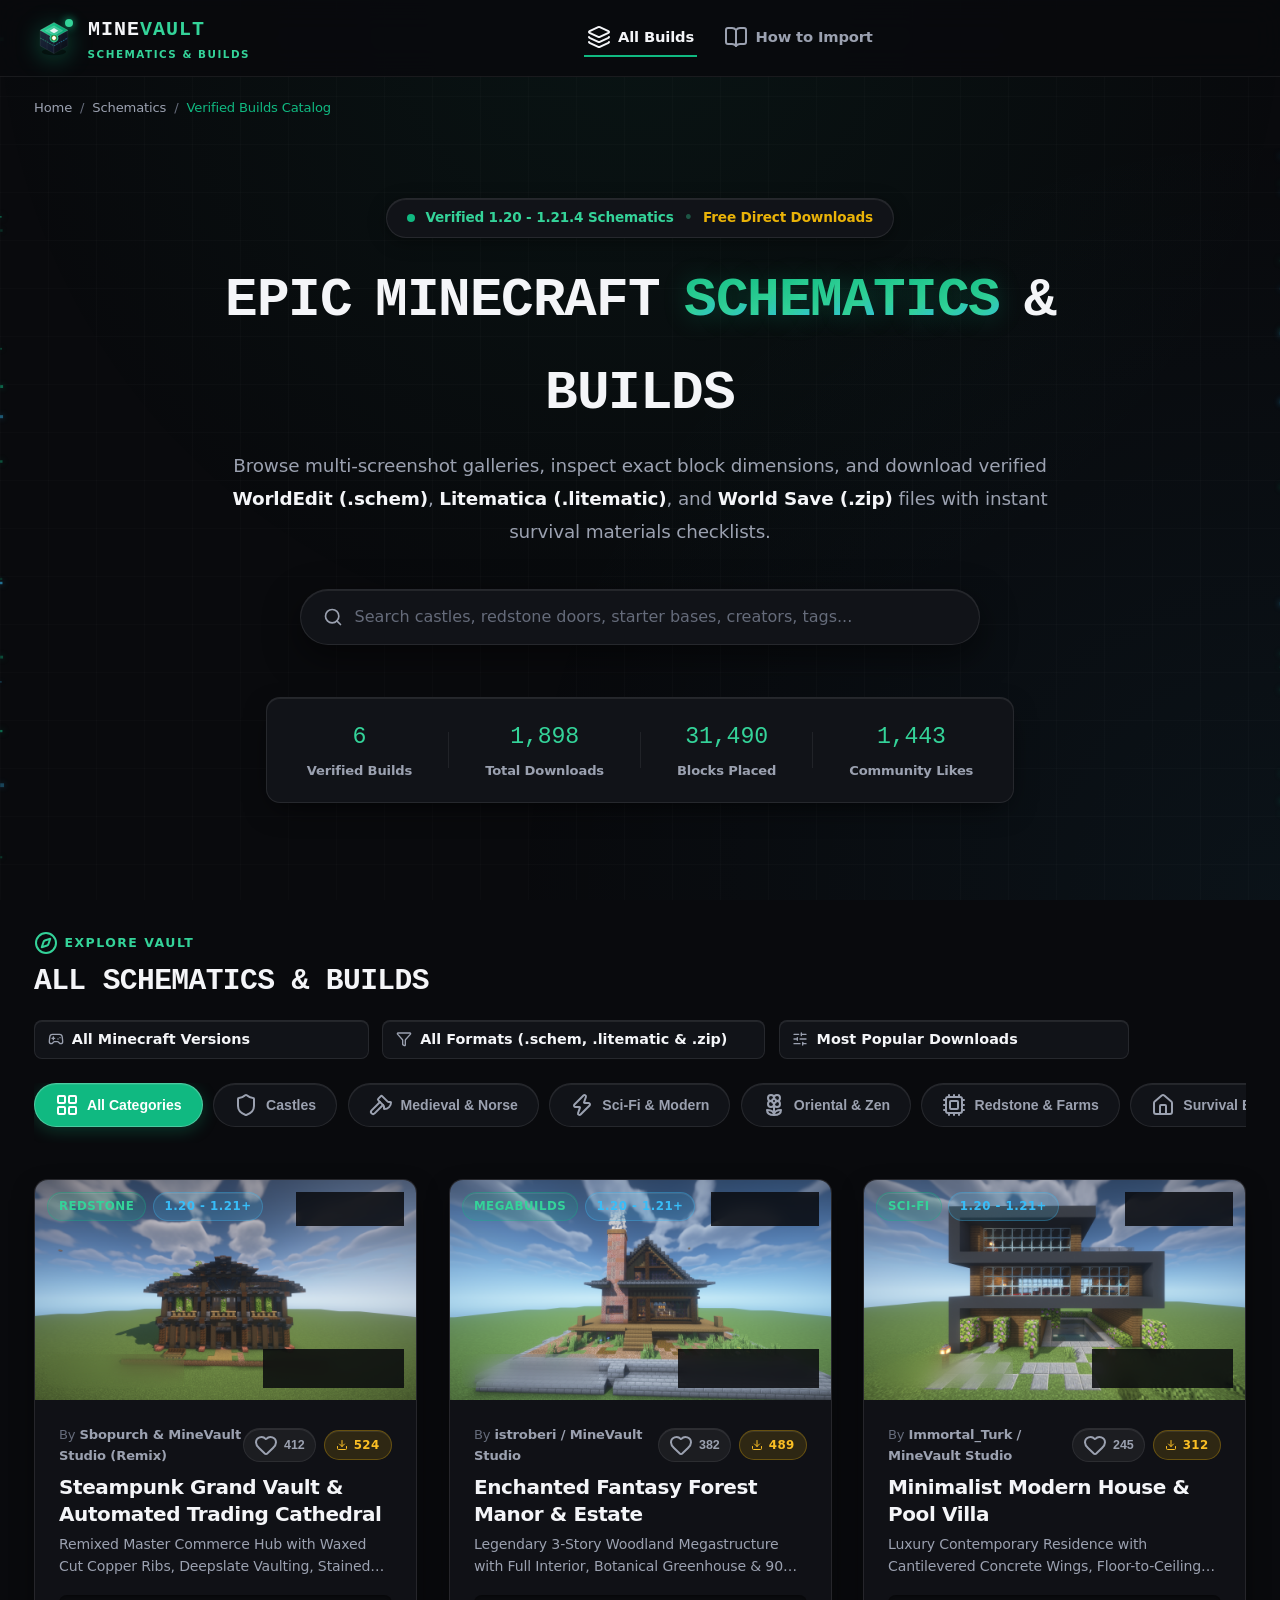
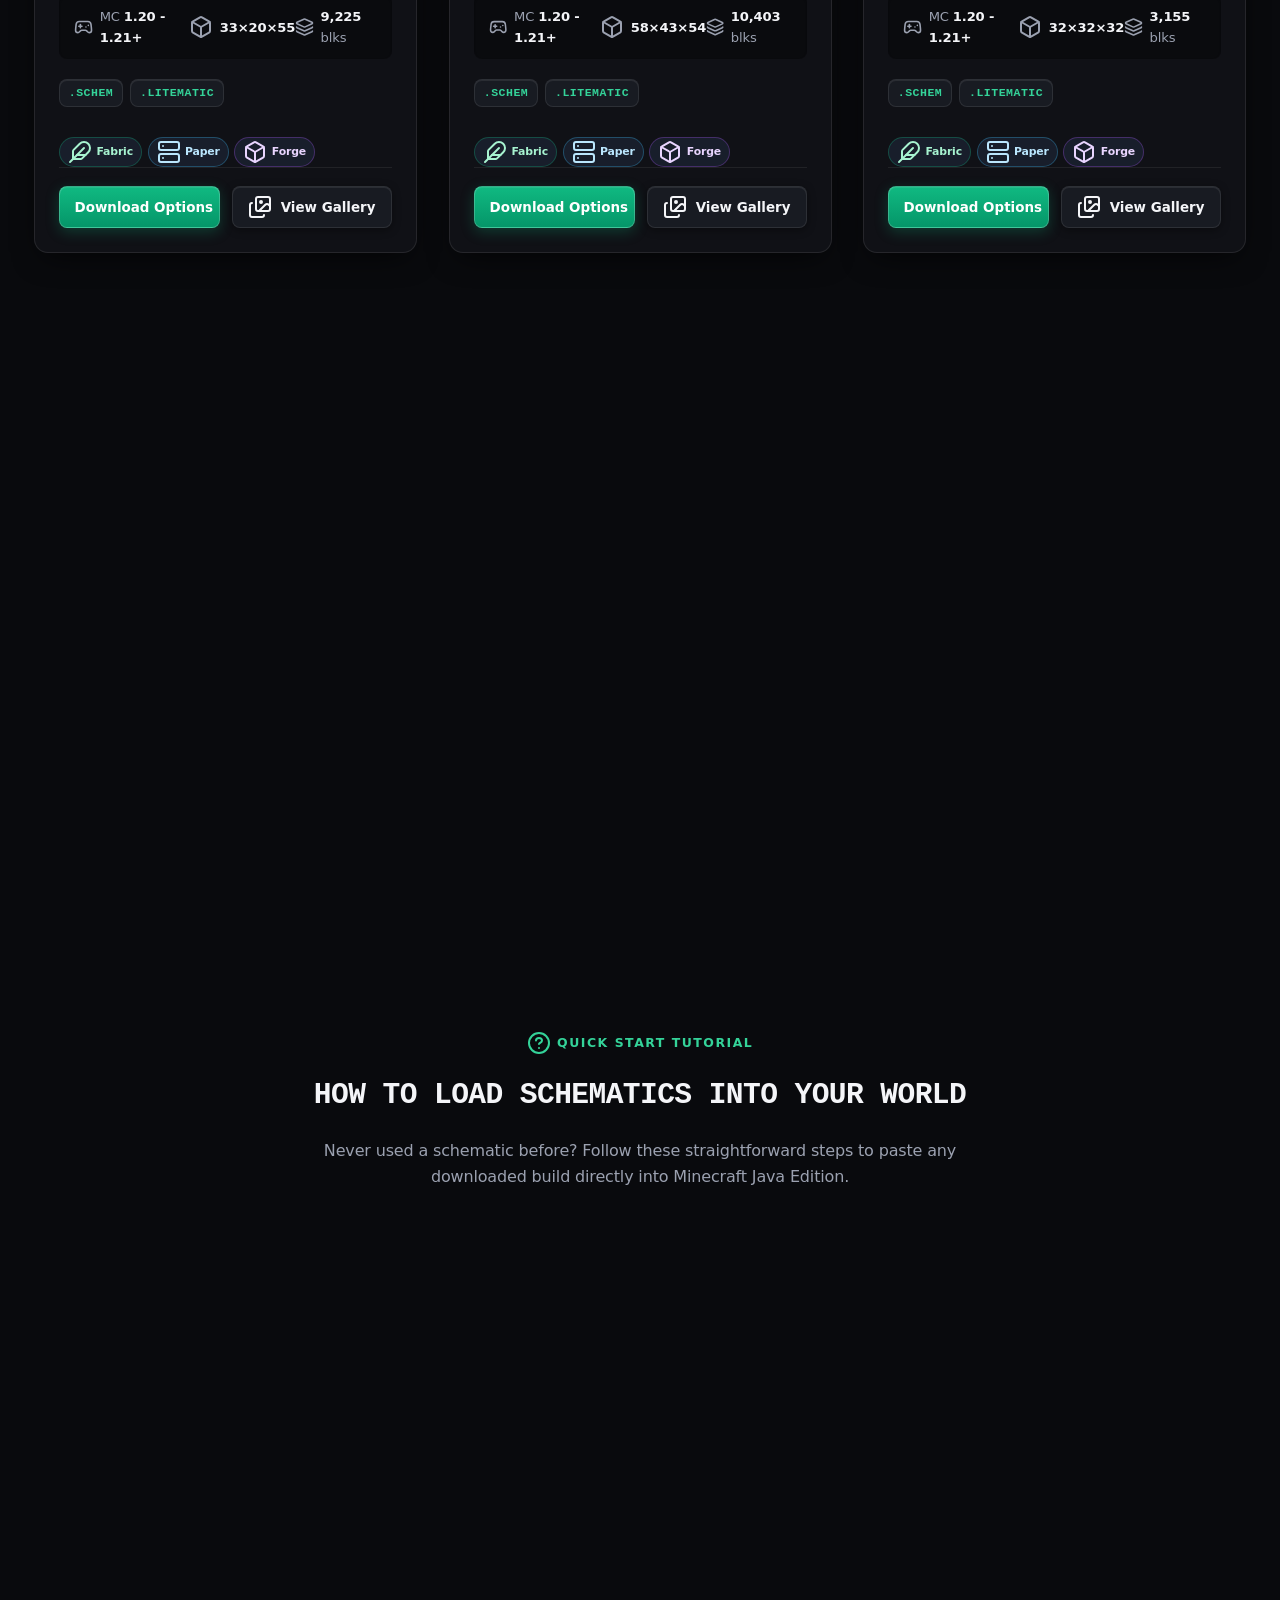
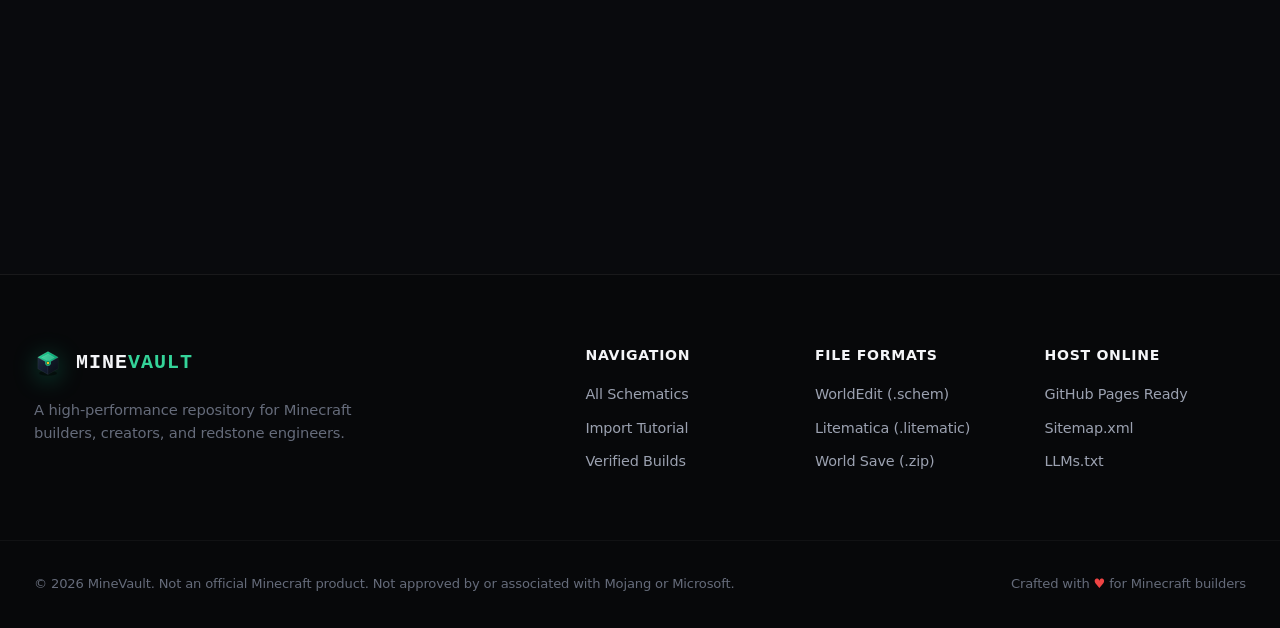
==== commit c27adae6: "feat: refresh Build #6 with authentic in-game shader screenshots" ====
--- a/index.html
+++ b/index.html
@@ -528,6 +528,6 @@
   </footer>
 
   <!-- Application Logic -->
-  <script src="app.js?v=20261119_build6"></script>
+  <script src="app.js?v=20261120_build6_shaders"></script>
 </body>
 </html>
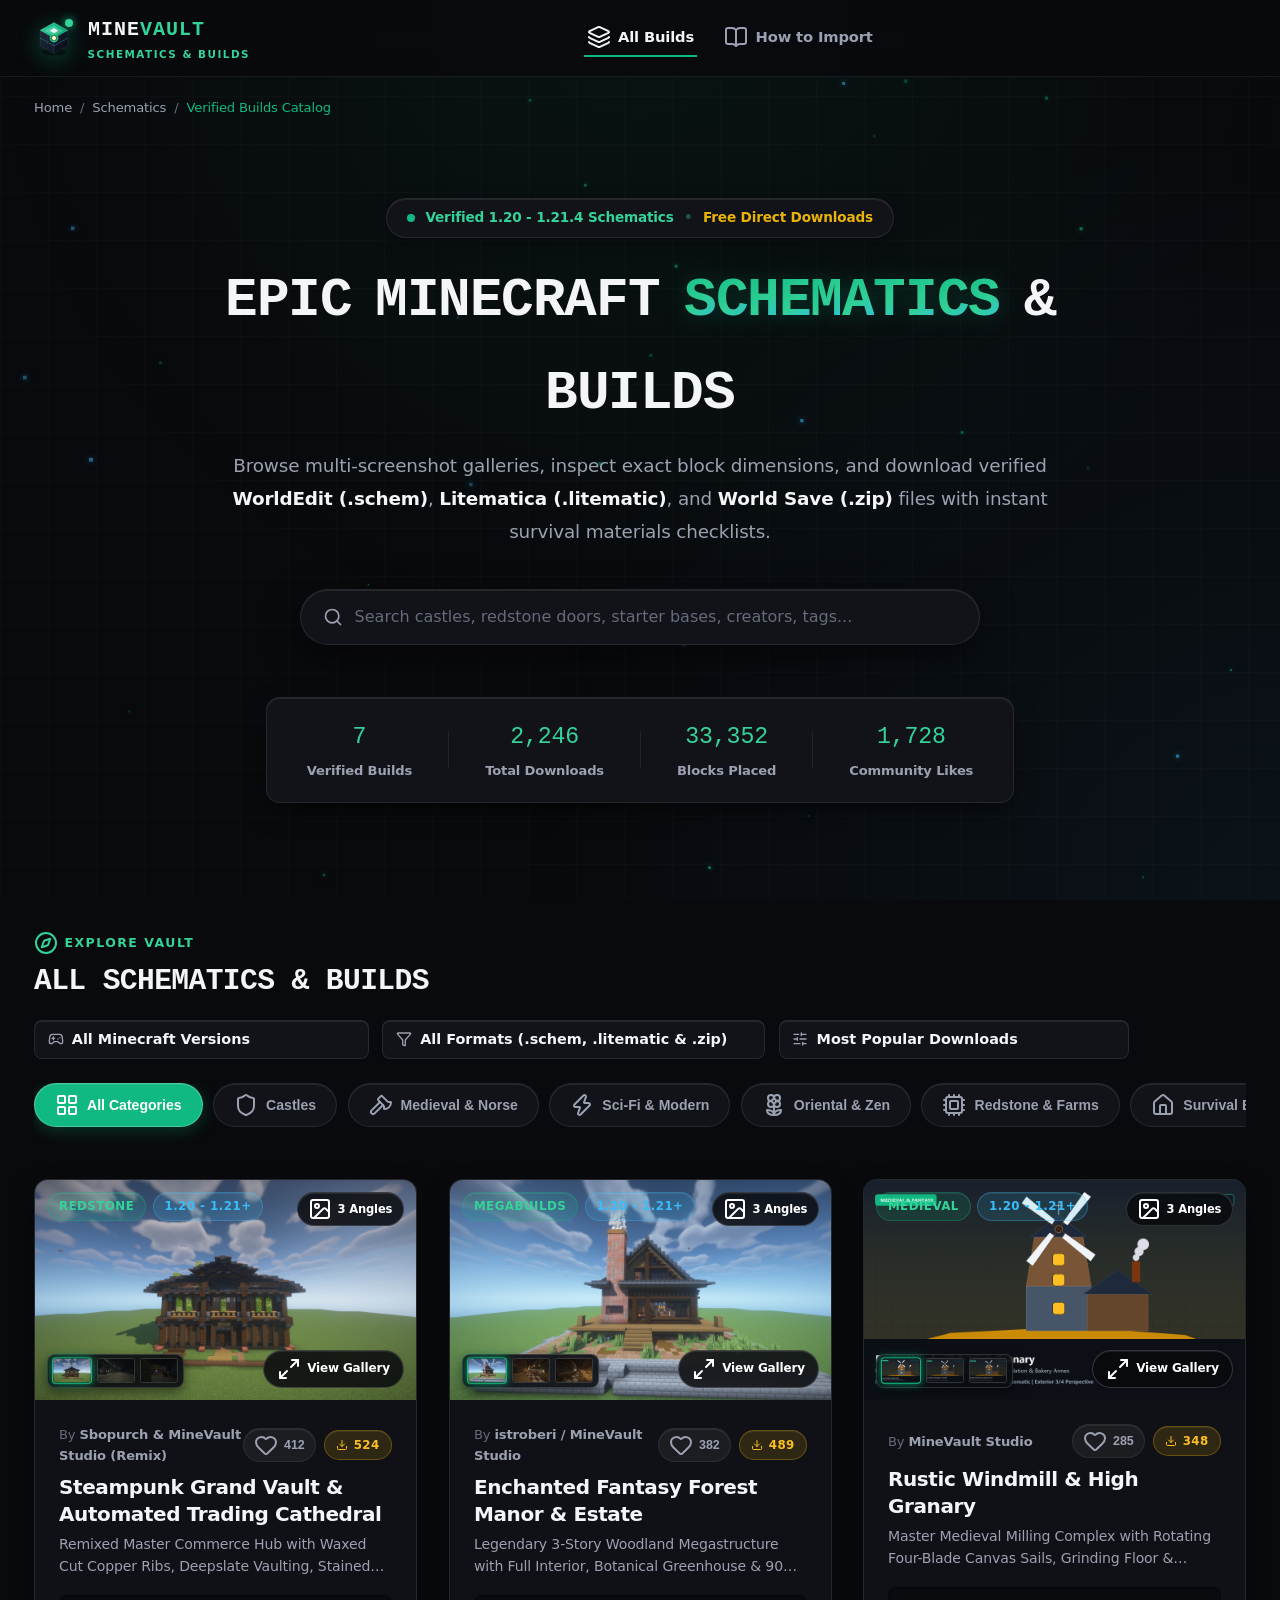
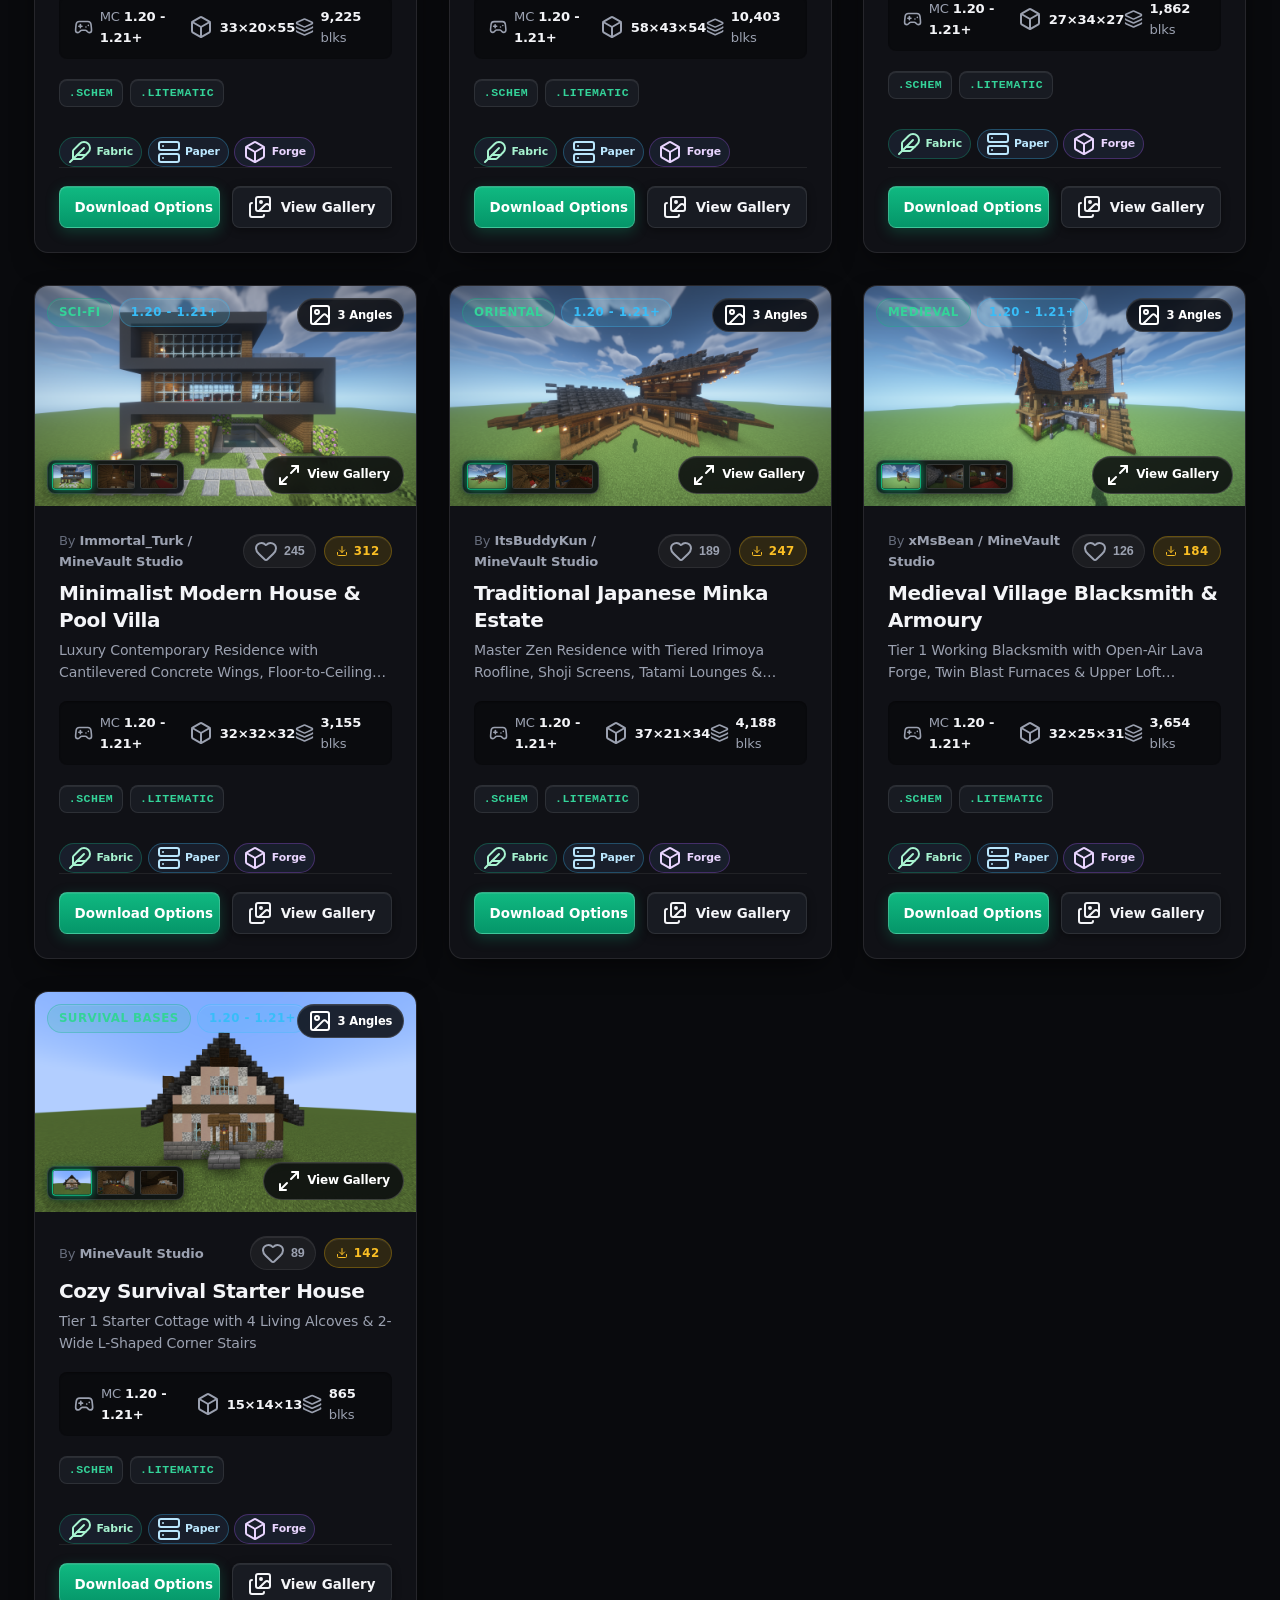
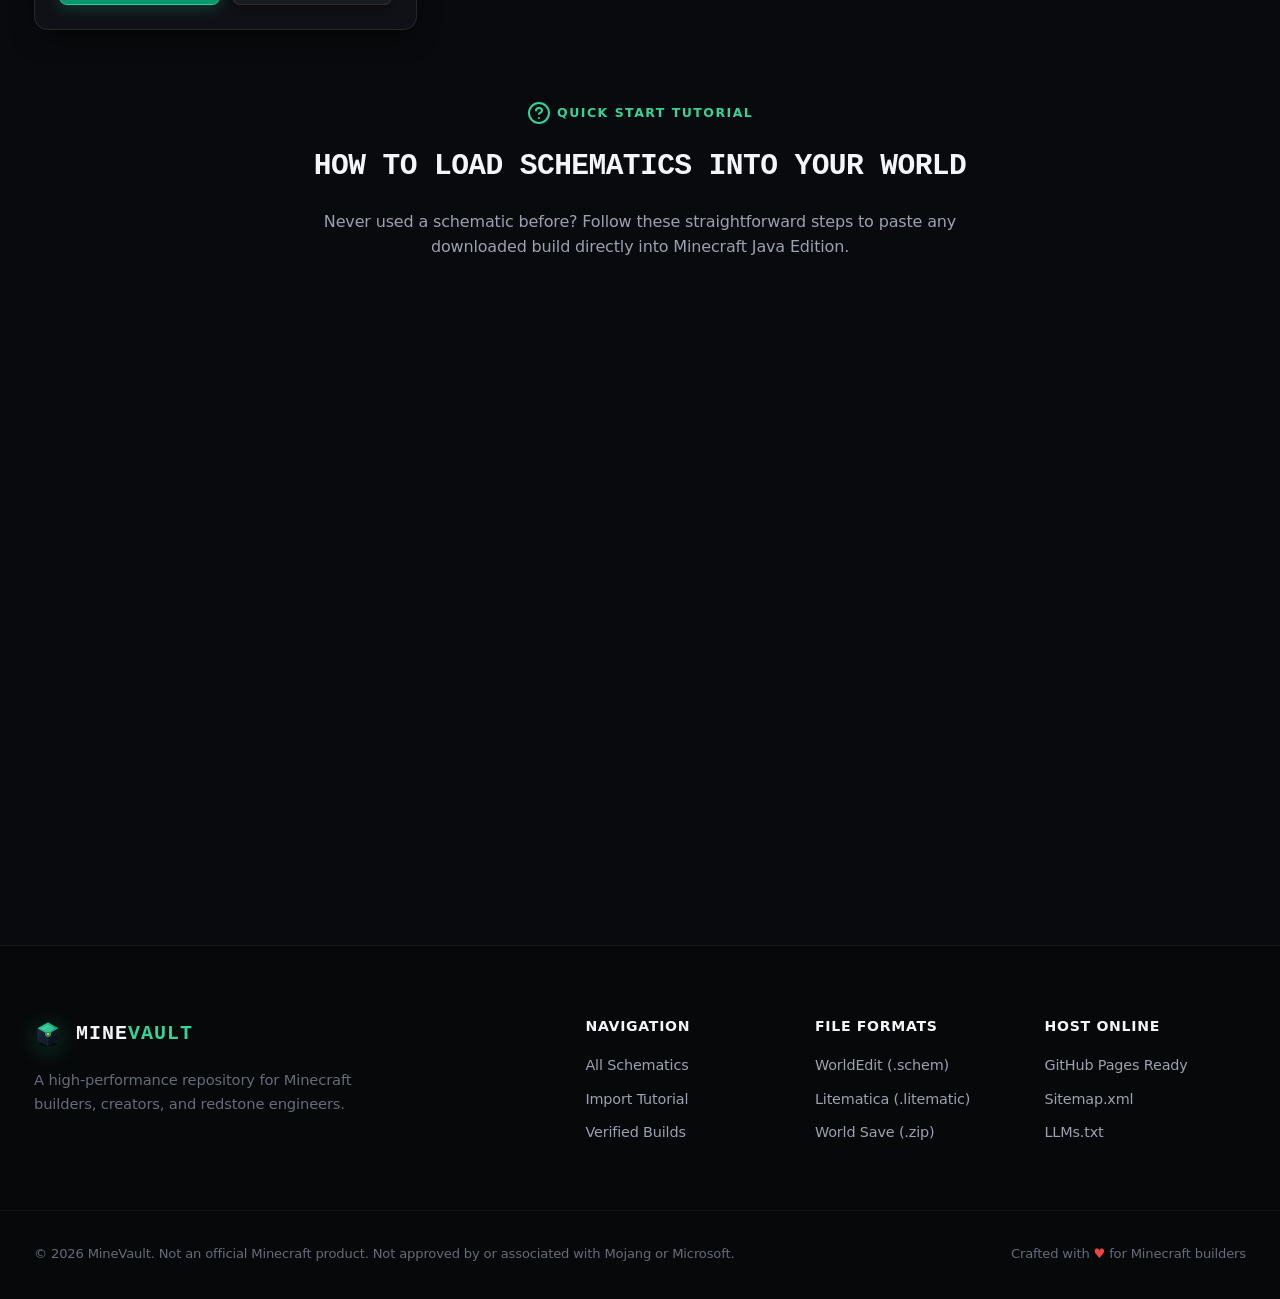
==== commit faf795ea: "feat: deploy Build #7 Rustic Windmill & High Granary with Sponge V2 schem, litematic and spec" ====
--- a/index.html
+++ b/index.html
@@ -99,6 +99,12 @@
             "position": 6,
             "name": "Steampunk Grand Vault & Automated Trading Cathedral",
             "description": "Remixed master commerce hub with waxed cut copper ribs, deepslate vaulting, and 60+ trader cells"
+          },
+          {
+            "@type": "ListItem",
+            "position": 7,
+            "name": "Rustic Windmill & High Granary",
+            "description": "Master medieval milling complex with rotating four-blade canvas sails, grinding floor, and bakery annex"
           }
         ]
       }
@@ -528,6 +534,6 @@
   </footer>
 
   <!-- Application Logic -->
-  <script src="app.js?v=20261120_build6_shaders"></script>
+  <script src="app.js?v=20261120_build7"></script>
 </body>
 </html>
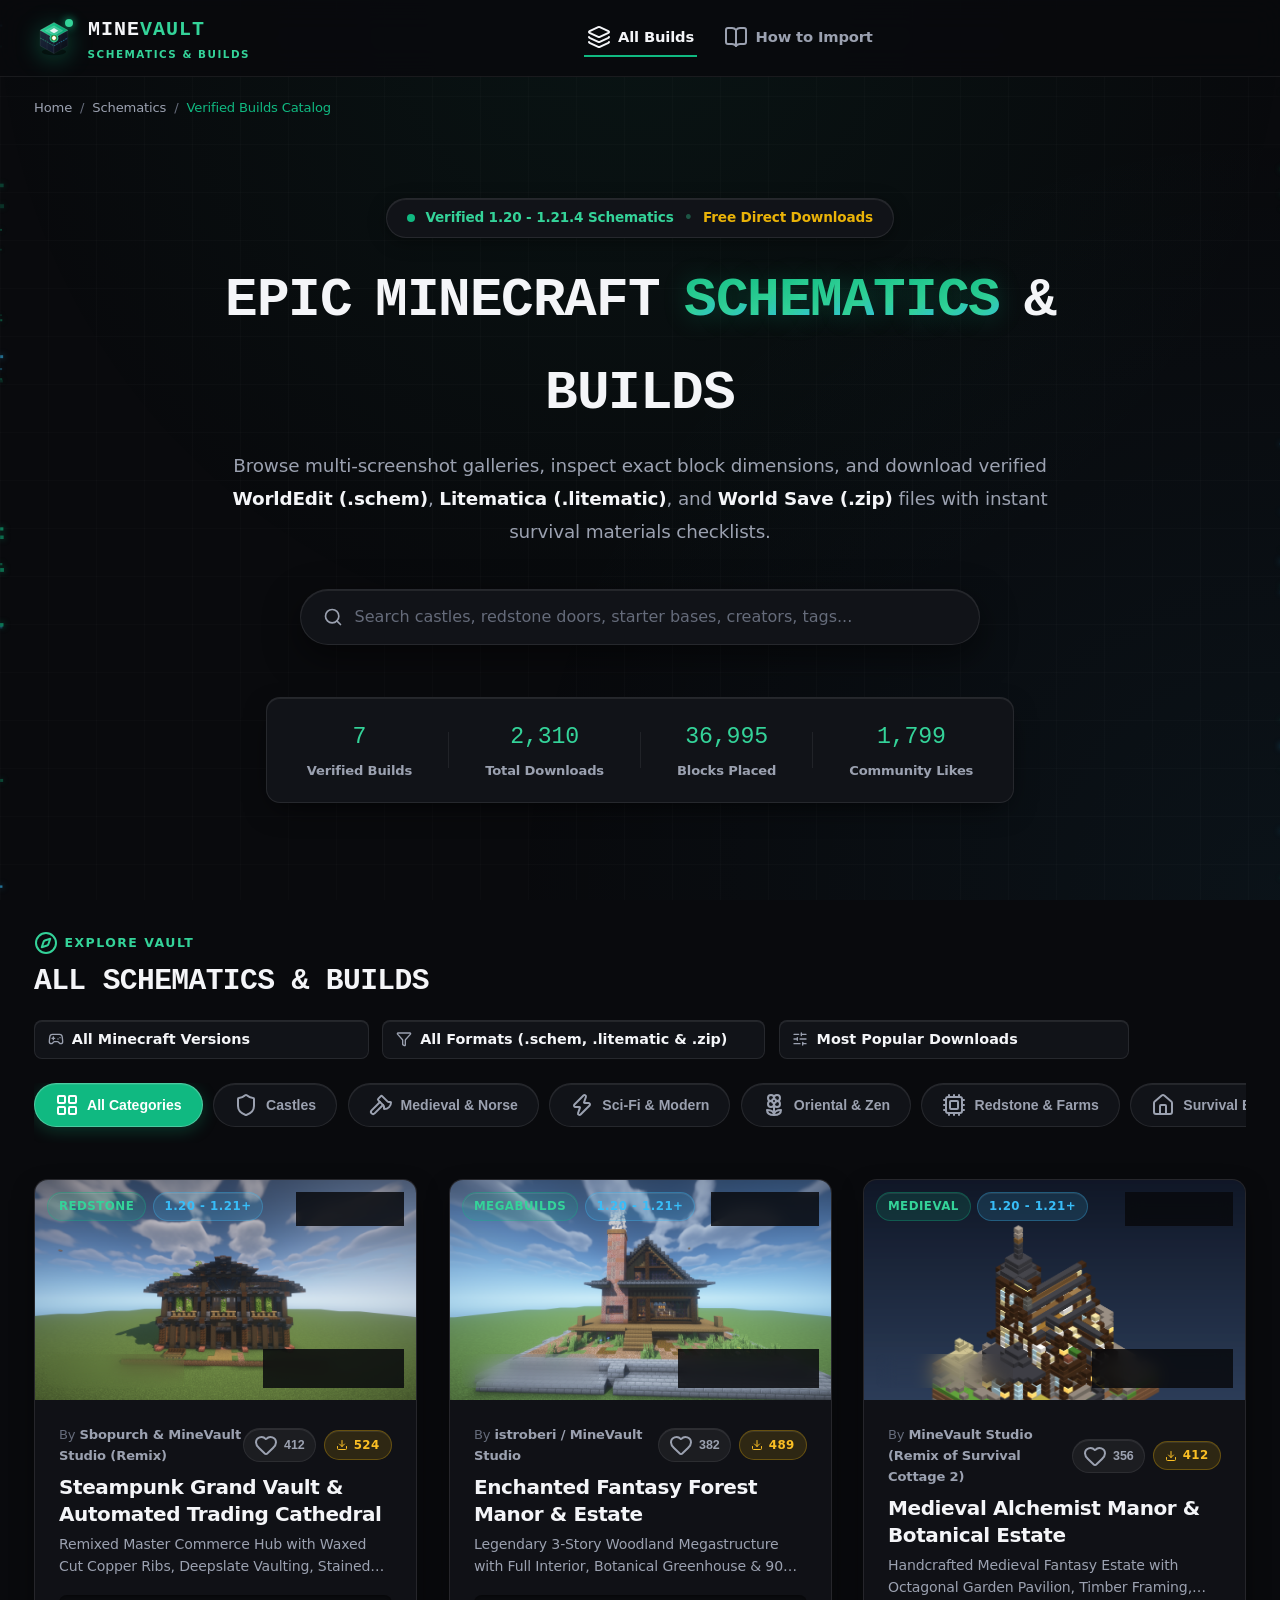
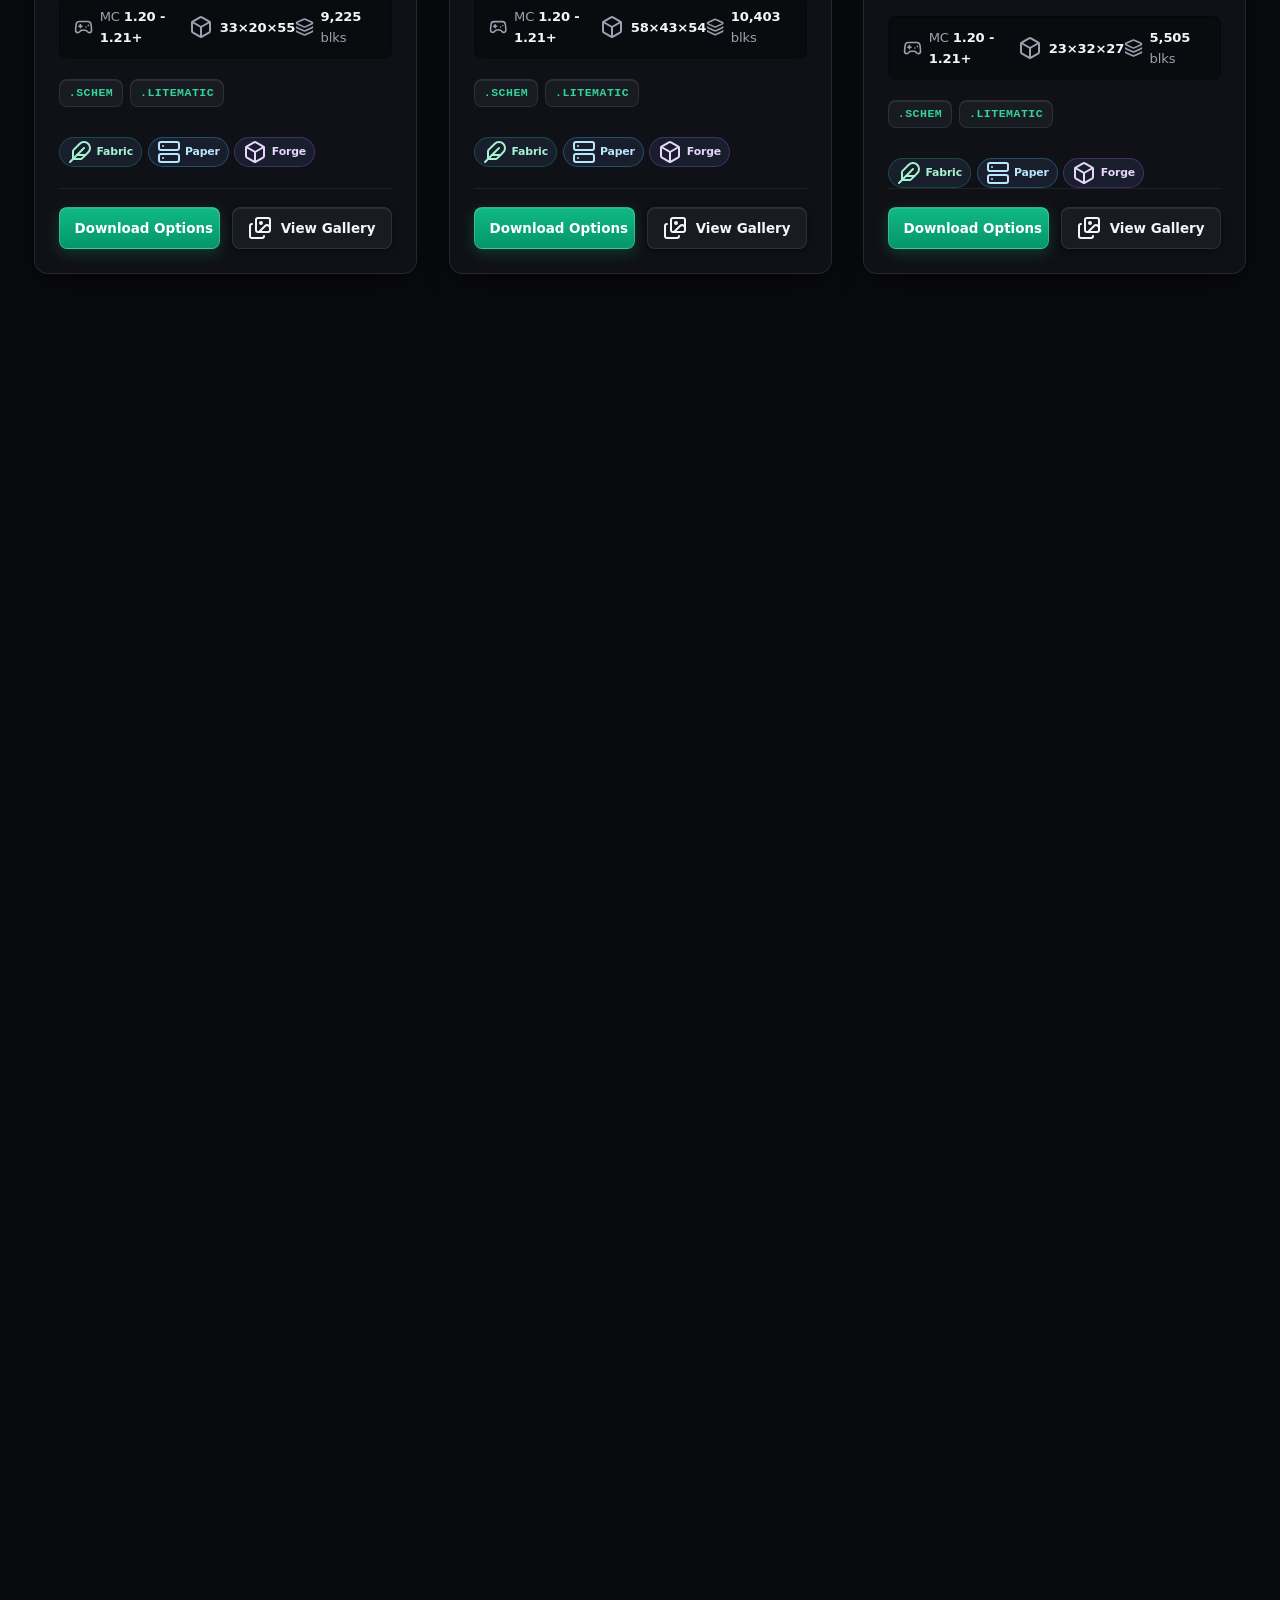
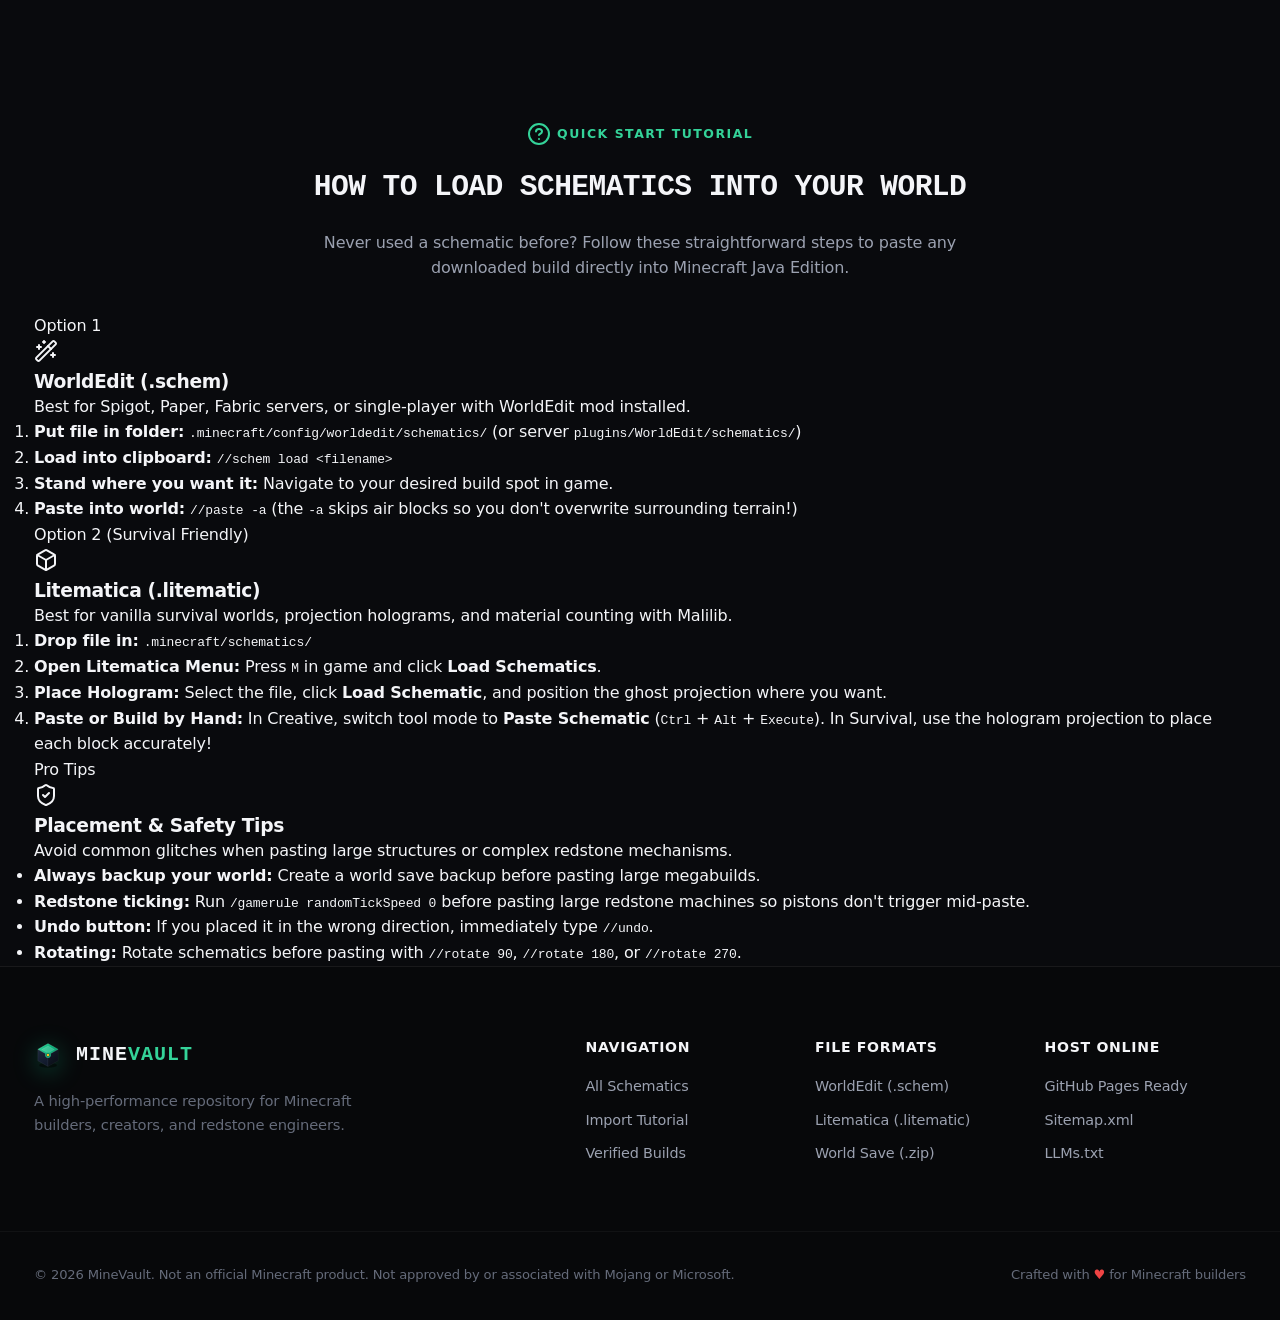
==== commit b95004c2: "fix: resolve syntax error in app.js and bump cache bust version in index.html" ====
--- a/index.html
+++ b/index.html
@@ -534,6 +534,6 @@
   </footer>
 
   <!-- Application Logic -->
-  <script src="app.js?v=20261120_build7"></script>
+  <script src="app.js?v=20261120_fix_build7"></script>
 </body>
 </html>
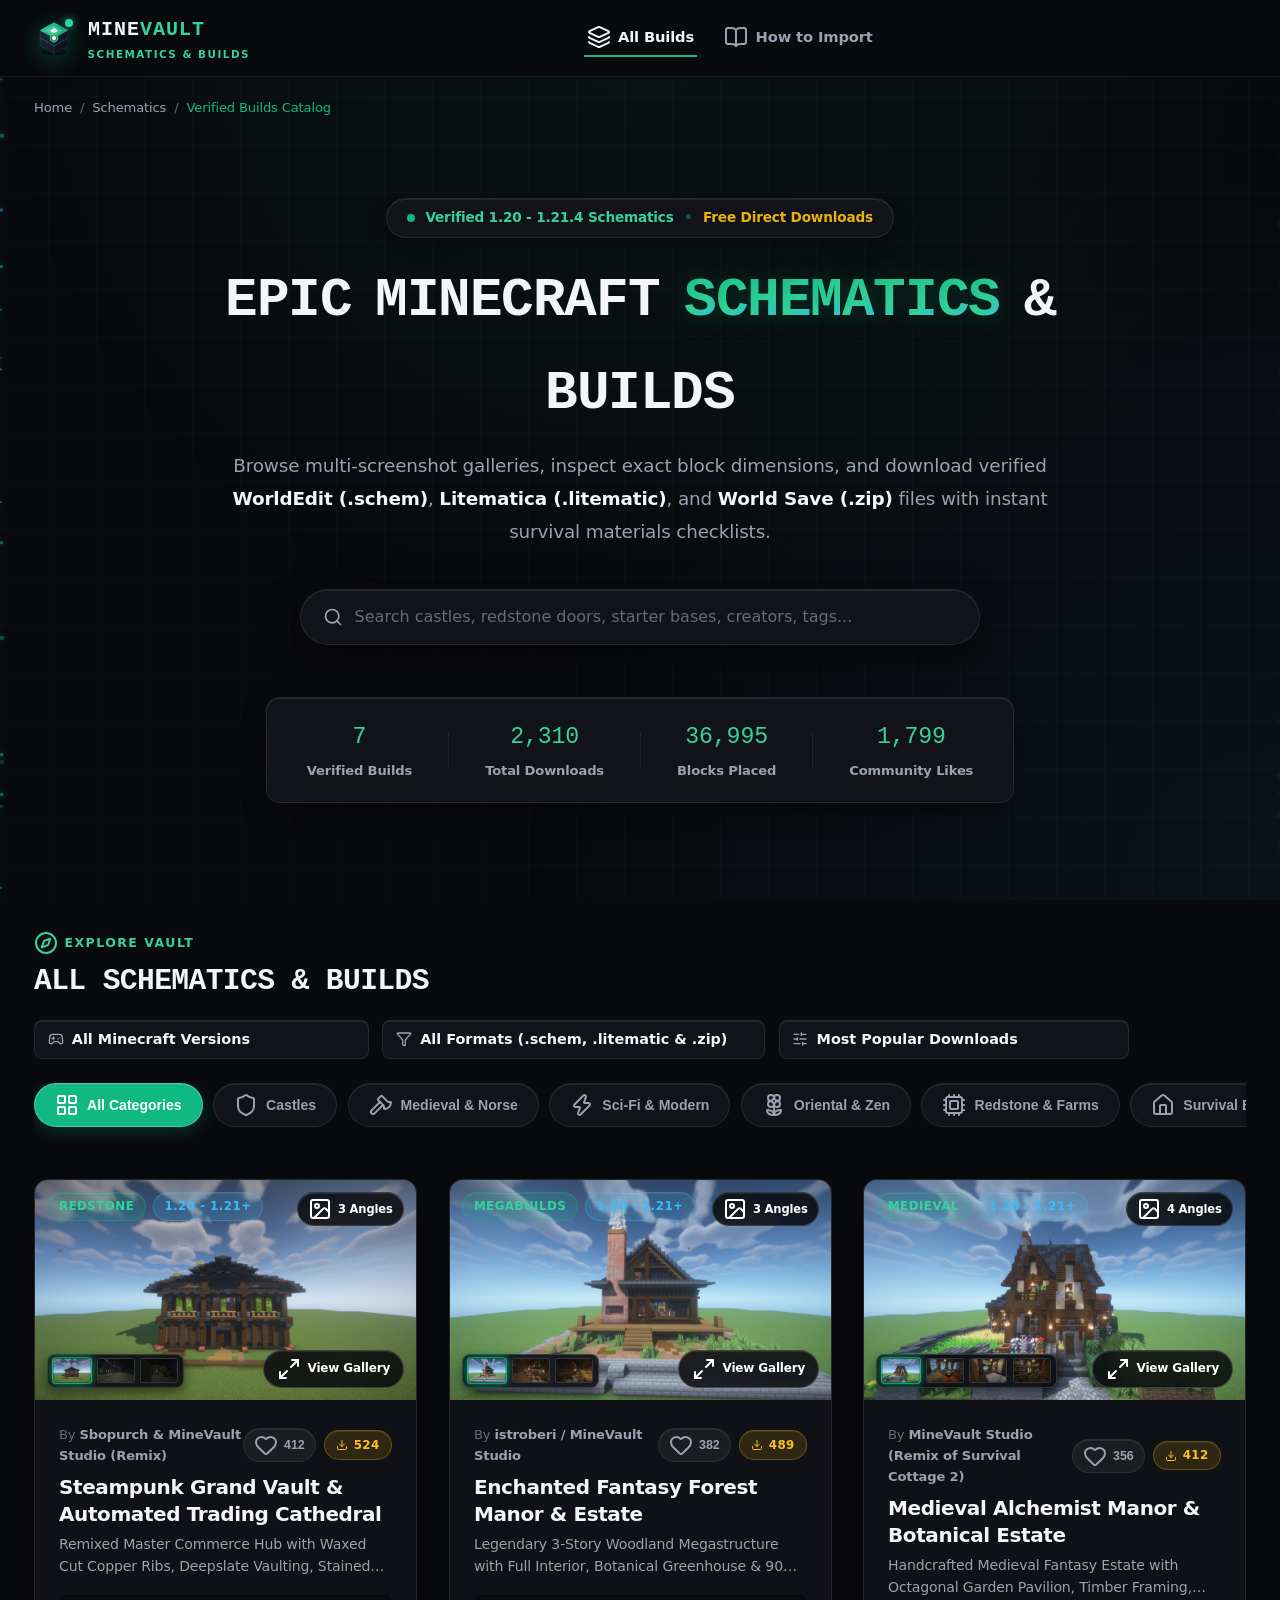
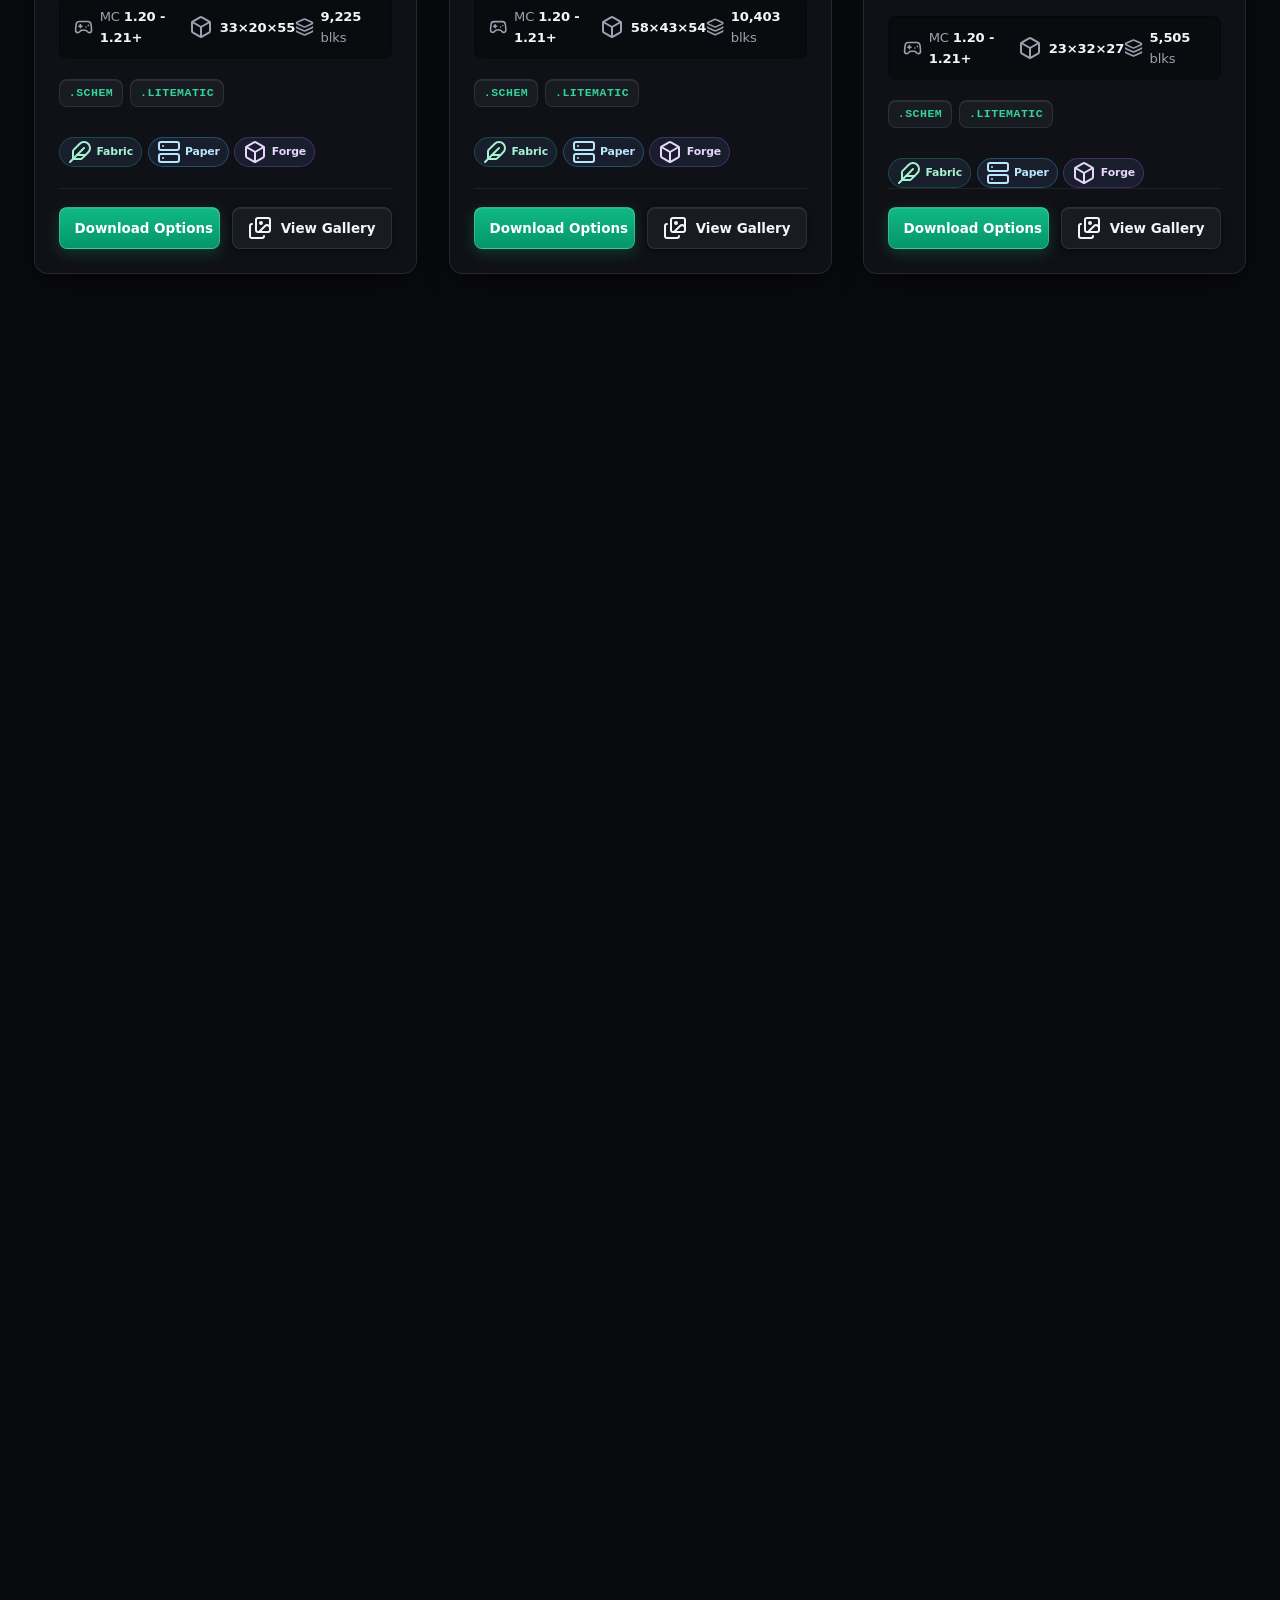
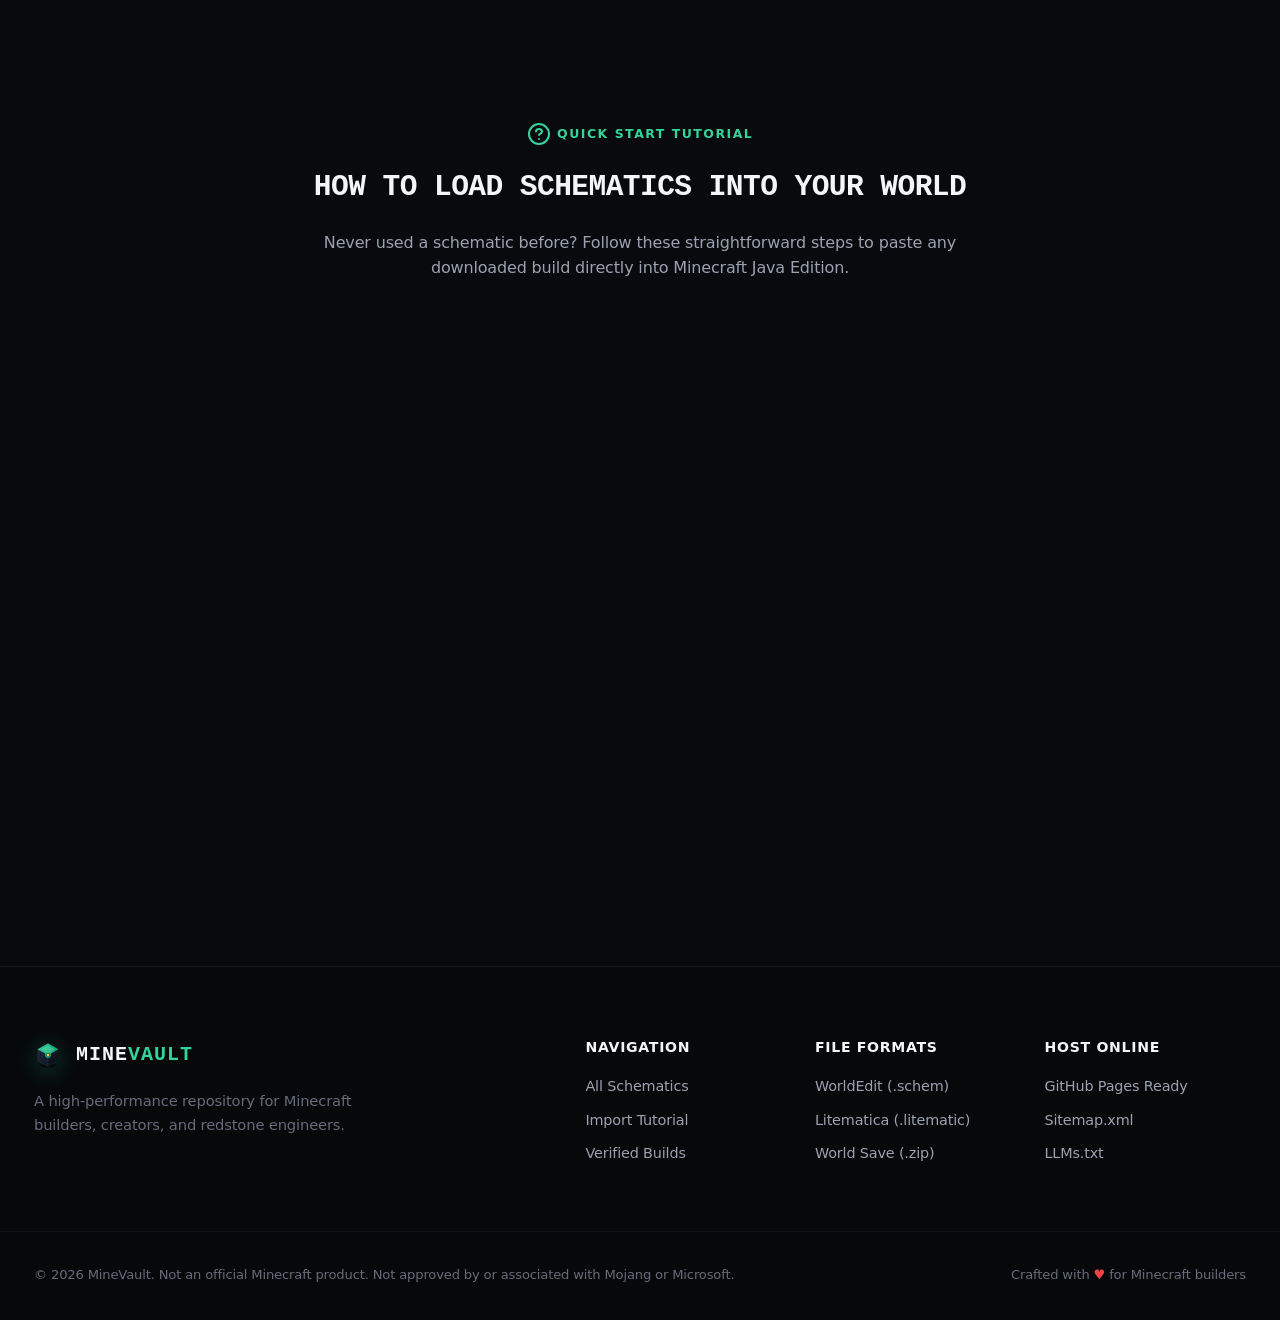
==== commit 09012c3a: "feat: update Build #7 with 4 authentic in-game shader screenshots and update gallery" ====
--- a/index.html
+++ b/index.html
@@ -534,6 +534,6 @@
   </footer>
 
   <!-- Application Logic -->
-  <script src="app.js?v=20261120_fix_build7"></script>
+  <script src="app.js?v=20261125_build7_shaders"></script>
 </body>
 </html>
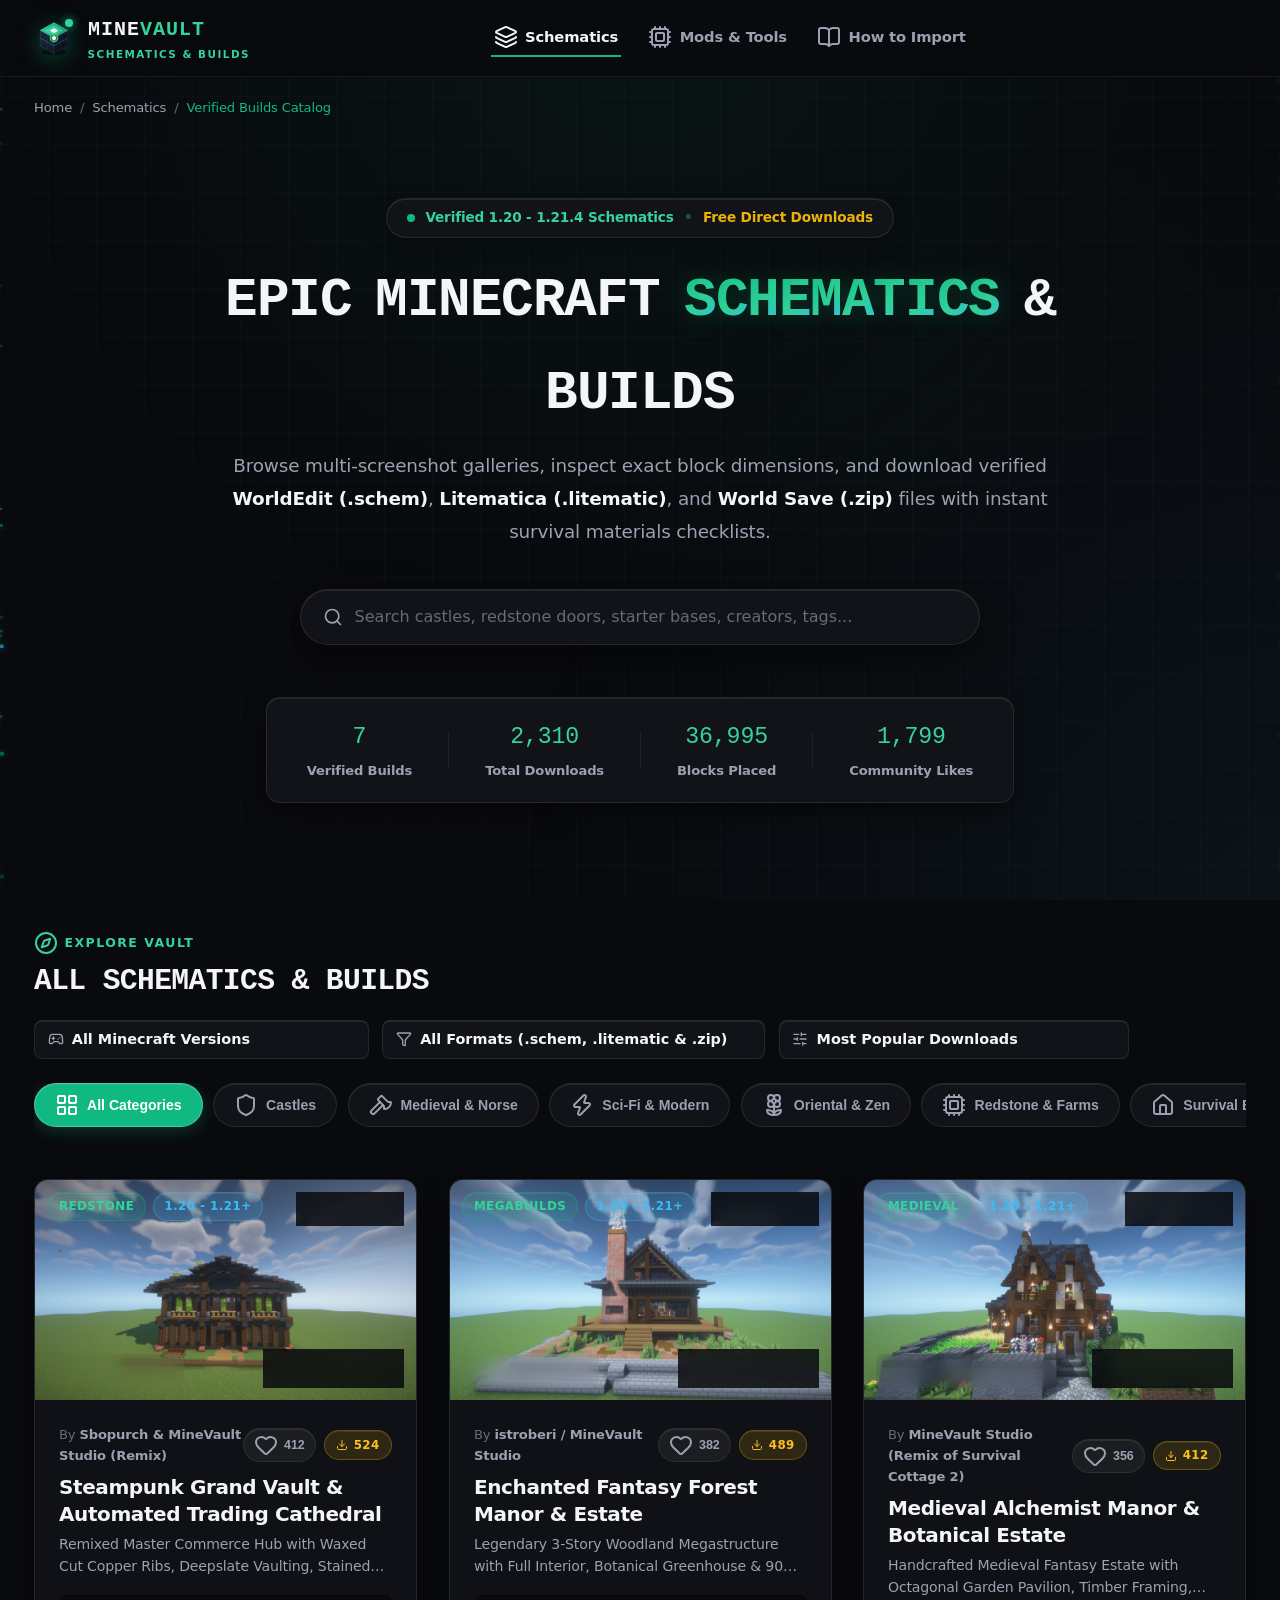
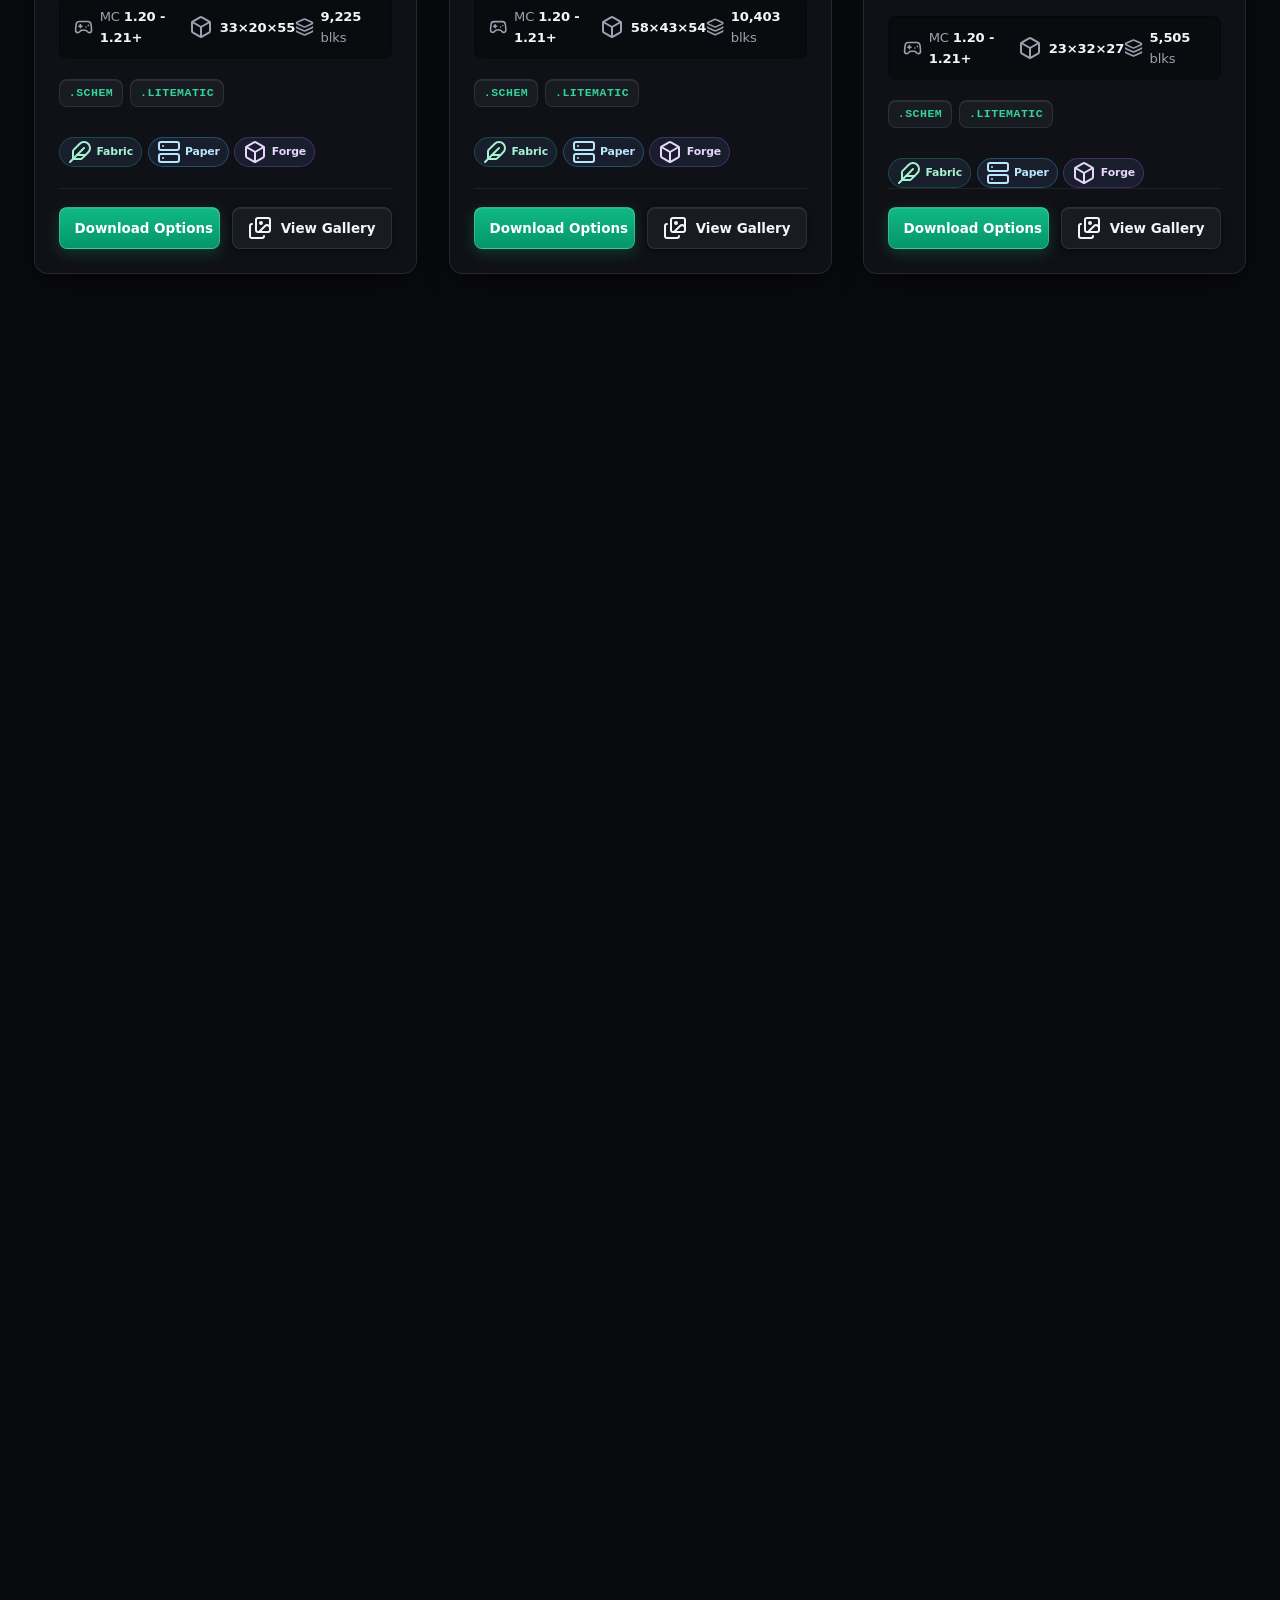
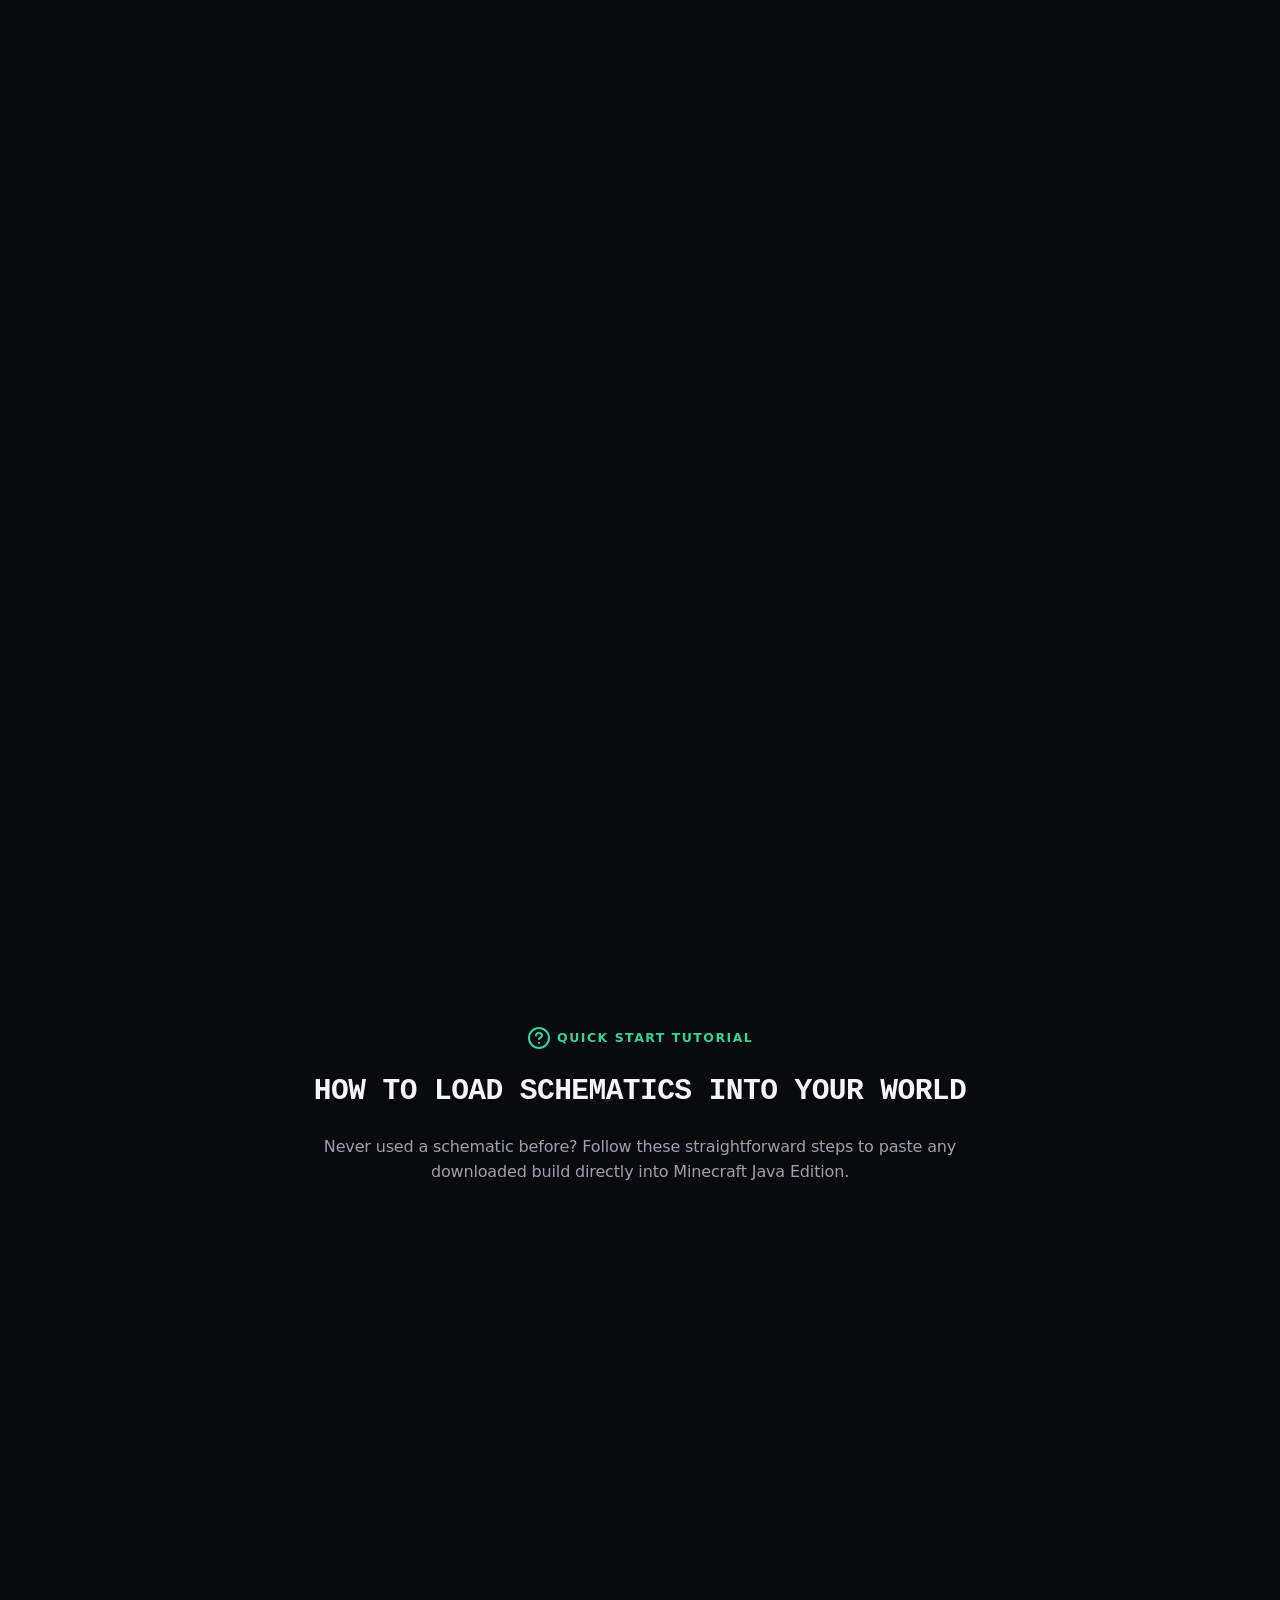
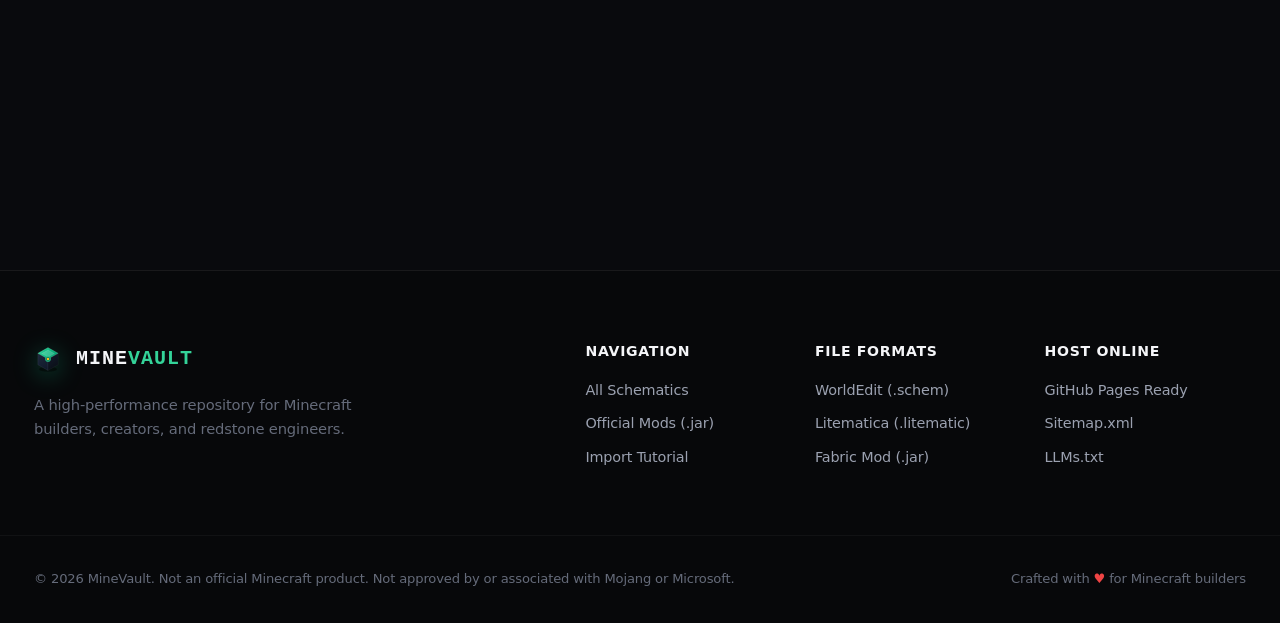
==== commit 3db497f7: "feat: add dedicated Official Mods & QoL Tools section to website featuring Smart Stash" ====
--- a/index.html
+++ b/index.html
@@ -180,7 +180,8 @@
       </a>
 
       <nav class="nav-links" aria-label="Main Navigation">
-        <a href="#schematics" class="nav-link active"><i data-lucide="layers"></i> All Builds</a>
+        <a href="#schematics" class="nav-link active"><i data-lucide="layers"></i> Schematics</a>
+        <a href="#mods" class="nav-link"><i data-lucide="cpu"></i> Mods &amp; Tools</a>
         <a href="#import-guide" class="nav-link"><i data-lucide="book-open"></i> How to Import</a>
       </nav>
 
@@ -197,7 +198,8 @@
 
   <!-- Mobile Drawer -->
   <div class="mobile-drawer" id="mobile-drawer">
-    <a href="#schematics" class="mobile-link"><i data-lucide="layers"></i> Browse Builds</a>
+    <a href="#schematics" class="mobile-link"><i data-lucide="layers"></i> Browse Schematics</a>
+    <a href="#mods" class="mobile-link"><i data-lucide="cpu"></i> Official Mods (.jar)</a>
     <a href="#import-guide" class="mobile-link"><i data-lucide="book-open"></i> How to Import (.schem / .litematic)</a>
   </div>
 
@@ -369,6 +371,117 @@
       </div>
     </section>
 
+    <!-- Official Mods & Quality-of-Life Tools Section -->
+    <section class="mods-section scroll-reveal" id="mods" aria-labelledby="mods-heading">
+      <div class="container">
+        <div class="catalog-header-bar">
+          <div>
+            <div class="section-tag"><i data-lucide="cpu"></i> OFFICIAL MINECRAFT MODS</div>
+            <h2 class="section-title" id="mods-heading">QUALITY-OF-LIFE UTILITIES</h2>
+          </div>
+          <div class="filter-controls">
+            <span class="badge badge-emerald" style="padding: 0.5rem 0.9rem; font-weight: 600;">
+              <i data-lucide="check-circle" style="width: 14px; height: 14px; display: inline-block; vertical-align: -2px; margin-right: 4px;"></i> Fabric 1.21.4 Ready
+            </span>
+          </div>
+        </div>
+
+        <p class="section-subtitle" style="margin-top: -0.5rem; margin-bottom: 2rem; color: var(--text-dim); max-width: 680px;">
+          Lightweight, crash-proof mods engineered to solve Minecraft's most frustrating mechanics without tech bloat or world corruption risks.
+        </p>
+
+        <div class="mods-grid">
+          <!-- Mod 1: Smart Stash -->
+          <div class="mod-card interactive-hover">
+            <div class="mod-card-header">
+              <div class="mod-icon-badge">
+                <i data-lucide="archive"></i>
+              </div>
+              <div class="mod-meta">
+                <div class="mod-tag-row">
+                  <span class="badge badge-emerald">Fabric 1.21.4</span>
+                  <span class="badge badge-diamond">v1.0.0</span>
+                  <span class="badge" style="background: rgba(245, 158, 11, 0.15); color: #fbbf24; border: 1px solid rgba(245, 158, 11, 0.3);">Hotkey [X]</span>
+                </div>
+                <h3 class="mod-card-title">Smart Stash (Quick-Deposit)</h3>
+                <p class="mod-card-author">By MineVault &amp; ip762 &bull; 100% Vanilla Safe</p>
+              </div>
+            </div>
+
+            <p class="mod-card-desc">
+              Terraria-style instant inventory sorting. Stand near your storage chests, press <strong><kbd>X</kbd></strong>, and watch matching items instantly fly from your bags into the right chests in 0.05 seconds!
+            </p>
+
+            <div class="mod-feature-list">
+              <div class="mod-feature-item">
+                <i data-lucide="shield-check" class="text-accent"></i>
+                <span><strong>Zero Clutter:</strong> Never dumps items into empty chests; preserves your chest organization.</span>
+              </div>
+              <div class="mod-feature-item">
+                <i data-lucide="hand" class="text-accent"></i>
+                <span><strong>Hotbar Protection:</strong> Weapons, tools, food, and torches in your hand/hotbar are never deposited.</span>
+              </div>
+              <div class="mod-feature-item">
+                <i data-lucide="sparkles" class="text-accent"></i>
+                <span><strong>Enchantment-Safe:</strong> Uses 1.21.4 Data Components to prevent mixing enchanted gear.</span>
+              </div>
+              <div class="mod-feature-item">
+                <i data-lucide="box" class="text-accent"></i>
+                <span><strong>Multi-Container:</strong> Works seamlessly on Chests, Barrels, Shulkers, and Double Chests.</span>
+              </div>
+            </div>
+
+            <div class="mod-card-footer">
+              <a href="downloads/smartstash-fabric-1.21.4-1.0.0.jar" download class="btn btn-primary" style="gap: 0.5rem; text-decoration: none;">
+                <i data-lucide="download"></i> Download .JAR (13.8 KB)
+              </a>
+              <a href="SMART_STASH_MOD_GUIDE.md" target="_blank" class="btn btn-ghost" style="text-decoration: none;">
+                <i data-lucide="file-text"></i> Guide &amp; Controls
+              </a>
+            </div>
+          </div>
+
+          <!-- Mod 2: Upcoming Caravan Bell -->
+          <div class="mod-card in-dev-card interactive-hover">
+            <div class="mod-card-header">
+              <div class="mod-icon-badge gold">
+                <i data-lucide="bell"></i>
+              </div>
+              <div class="mod-meta">
+                <div class="mod-tag-row">
+                  <span class="badge gold">Coming Next</span>
+                  <span class="badge" style="background: rgba(148, 163, 184, 0.15); color: #cbd5e1;">In Development</span>
+                </div>
+                <h3 class="mod-card-title">The Caravan Bell &amp; Contract</h3>
+                <p class="mod-card-author">By MineVault &bull; Solving Villager Agony</p>
+              </div>
+            </div>
+
+            <p class="mod-card-desc">
+              Tether villagers to walk smoothly behind you like a caravan without boats, minecarts, or pathfinding rage. Lock workstations with 1 right-click contract.
+            </p>
+
+            <div class="mod-feature-list">
+              <div class="mod-feature-item">
+                <i data-lucide="check" class="text-accent"></i>
+                <span>Boat-free, minecart-free villager transport.</span>
+              </div>
+              <div class="mod-feature-item">
+                <i data-lucide="check" class="text-accent"></i>
+                <span>Parchment contracts to permanently lock villager professions.</span>
+              </div>
+            </div>
+
+            <div class="mod-card-footer">
+              <button class="btn btn-ghost" disabled style="opacity: 0.6; cursor: not-allowed;">
+                <i data-lucide="clock"></i> Release Coming Soon
+              </button>
+            </div>
+          </div>
+        </div>
+      </div>
+    </section>
+
     <!-- How to Import Guide Section -->
     <section class="guide-section" id="import-guide" aria-labelledby="guide-heading">
       <div class="container">
@@ -508,14 +621,14 @@
         <div class="footer-col">
           <h4>Navigation</h4>
           <a href="#schematics">All Schematics</a>
+          <a href="#mods">Official Mods (.jar)</a>
           <a href="#import-guide">Import Tutorial</a>
-          <a href="#schematics">Verified Builds</a>
         </div>
         <div class="footer-col">
           <h4>File Formats</h4>
           <a href="#import-guide">WorldEdit (.schem)</a>
           <a href="#import-guide">Litematica (.litematic)</a>
-          <a href="#import-guide">World Save (.zip)</a>
+          <a href="#mods">Fabric Mod (.jar)</a>
         </div>
         <div class="footer-col">
           <h4>Host Online</h4>
@@ -534,6 +647,6 @@
   </footer>
 
   <!-- Application Logic -->
-  <script src="app.js?v=20261125_build7_shaders"></script>
+  <script src="app.js?v=20261125_mods_section"></script>
 </body>
 </html>
--- a/styles.css
+++ b/styles.css
@@ -2484,6 +2484,145 @@
 .heart {
   color: var(--accent-redstone);
   display: inline-block;
+}
+
+/* ==========================================================================
+   Mods & Utilities Section
+   ========================================================================== */
+.mods-section {
+  padding: 5rem 0;
+  position: relative;
+  border-top: 1px solid rgba(255, 255, 255, 0.05);
+  background: radial-gradient(circle at 80% 20%, rgba(16, 185, 129, 0.05) 0%, transparent 60%);
+}
+
+.mods-grid {
+  display: grid;
+  grid-template-columns: repeat(auto-fit, minmax(360px, 1fr));
+  gap: 2rem;
+  margin-top: 1.5rem;
+}
+
+.mod-card {
+  background: rgba(15, 23, 42, 0.65);
+  border: 1px solid rgba(255, 255, 255, 0.08);
+  border-radius: 16px;
+  padding: 2rem;
+  display: flex;
+  flex-direction: column;
+  position: relative;
+  backdrop-filter: blur(12px);
+  transition: all 0.3s cubic-bezier(0.16, 1, 0.3, 1);
+}
+
+.mod-card:hover {
+  border-color: rgba(52, 211, 153, 0.35);
+  box-shadow: 0 12px 32px -8px rgba(0, 0, 0, 0.5), 0 0 24px -4px rgba(16, 185, 129, 0.15);
+  transform: translateY(-4px);
+}
+
+.mod-card-header {
+  display: flex;
+  gap: 1.25rem;
+  align-items: flex-start;
+  margin-bottom: 1.25rem;
+}
+
+.mod-icon-badge {
+  width: 52px;
+  height: 52px;
+  border-radius: 12px;
+  background: linear-gradient(135deg, rgba(16, 185, 129, 0.2), rgba(5, 150, 105, 0.4));
+  border: 1px solid rgba(52, 211, 153, 0.4);
+  display: flex;
+  align-items: center;
+  justify-content: center;
+  color: #34d399;
+  flex-shrink: 0;
+}
+
+.mod-icon-badge.gold {
+  background: linear-gradient(135deg, rgba(245, 158, 11, 0.2), rgba(217, 119, 6, 0.4));
+  border-color: rgba(245, 158, 11, 0.4);
+  color: #fbbf24;
+}
+
+.mod-meta {
+  flex: 1;
+}
+
+.mod-tag-row {
+  display: flex;
+  flex-wrap: wrap;
+  gap: 0.5rem;
+  margin-bottom: 0.5rem;
+}
+
+.mod-card-title {
+  font-size: 1.25rem;
+  font-weight: 700;
+  color: var(--text-bright);
+  margin: 0 0 0.25rem 0;
+}
+
+.mod-card-author {
+  font-size: 0.8rem;
+  color: var(--text-dim);
+  margin: 0;
+}
+
+.mod-card-desc {
+  font-size: 0.92rem;
+  line-height: 1.6;
+  color: var(--text-muted);
+  margin-bottom: 1.5rem;
+}
+
+.mod-card-desc kbd {
+  background: rgba(255, 255, 255, 0.12);
+  border: 1px solid rgba(255, 255, 255, 0.2);
+  border-radius: 4px;
+  padding: 0.15rem 0.45rem;
+  font-size: 0.82rem;
+  font-weight: 700;
+  color: #34d399;
+}
+
+.mod-feature-list {
+  display: flex;
+  flex-direction: column;
+  gap: 0.65rem;
+  margin-bottom: 2rem;
+  flex: 1;
+}
+
+.mod-feature-item {
+  display: flex;
+  align-items: flex-start;
+  gap: 0.75rem;
+  font-size: 0.85rem;
+  color: var(--text-muted);
+}
+
+.mod-feature-item i {
+  width: 16px;
+  height: 16px;
+  flex-shrink: 0;
+  margin-top: 2px;
+}
+
+.mod-card-footer {
+  display: flex;
+  flex-wrap: wrap;
+  gap: 1rem;
+  align-items: center;
+  padding-top: 1.25rem;
+  border-top: 1px solid rgba(255, 255, 255, 0.06);
+}
+
+.mod-card.in-dev-card {
+  border-style: dashed;
+  background: rgba(15, 23, 42, 0.4);
 }
 
 /* ==========================================================================
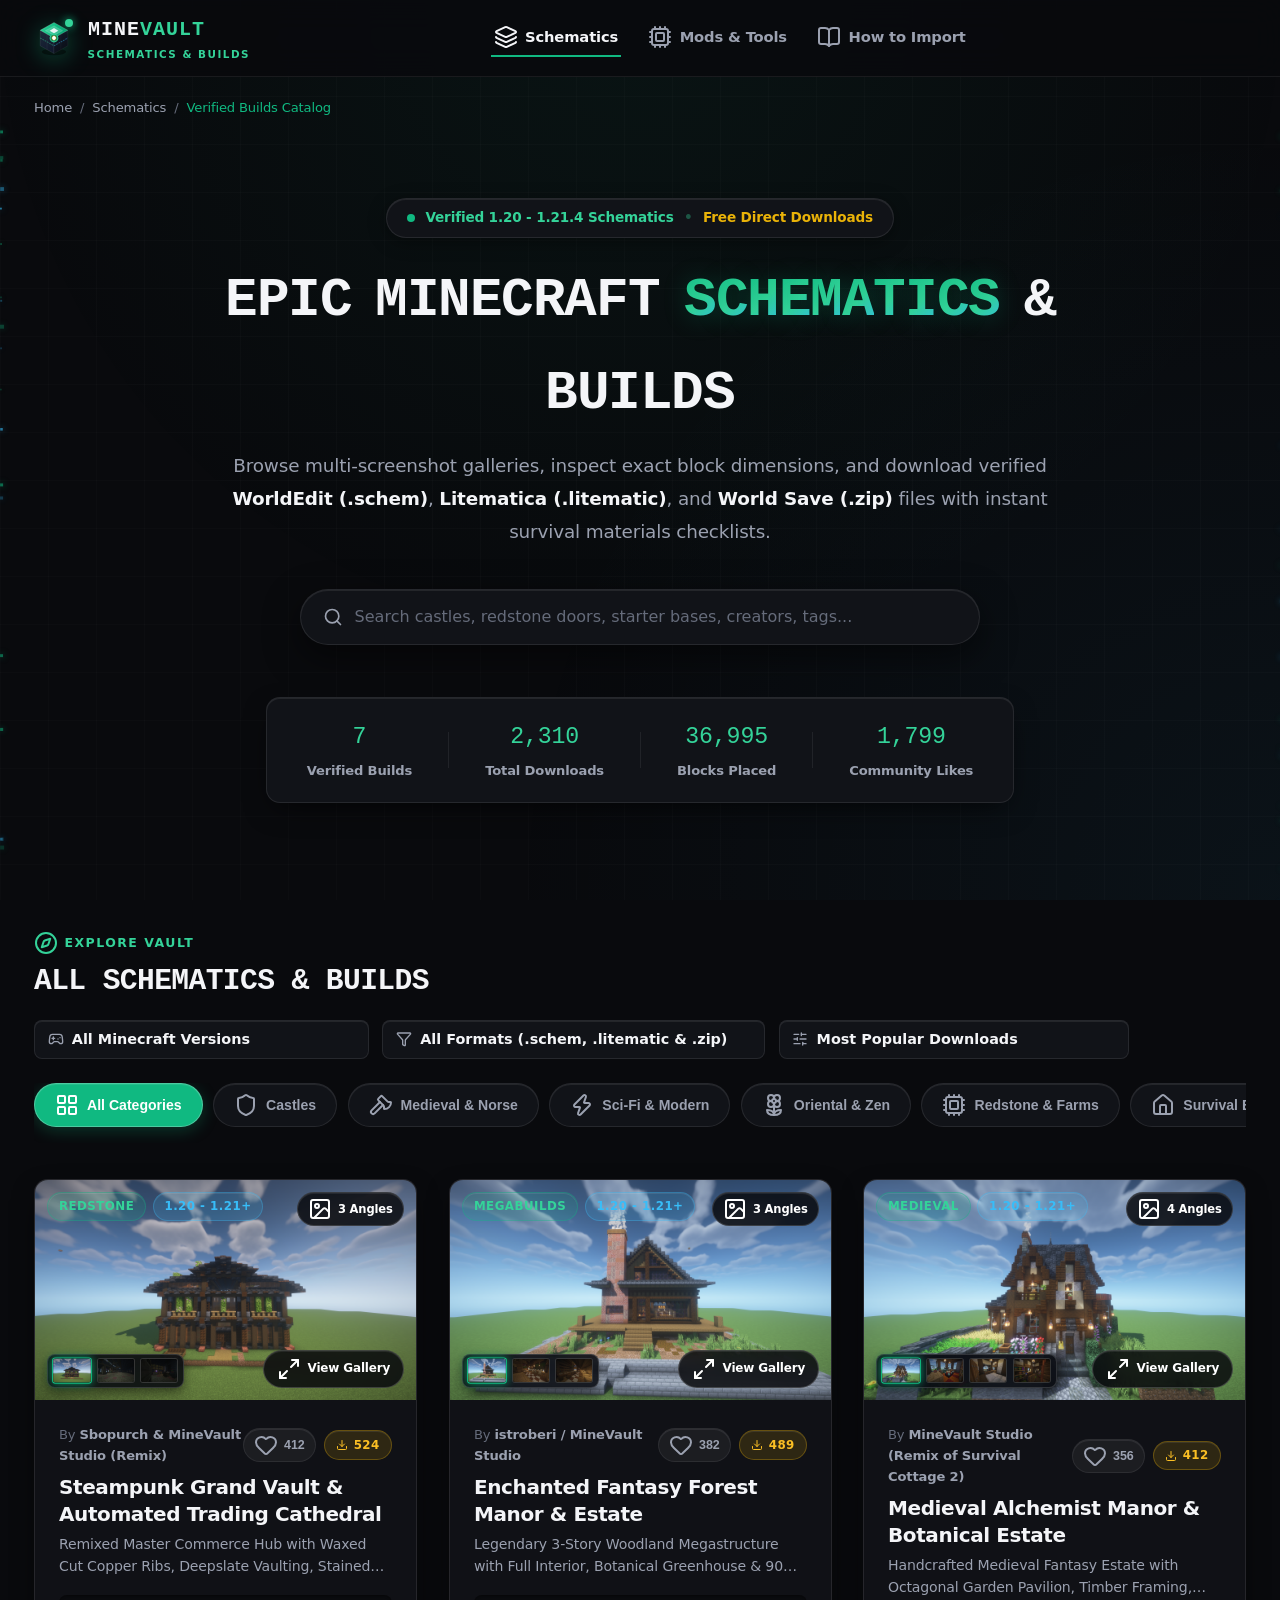
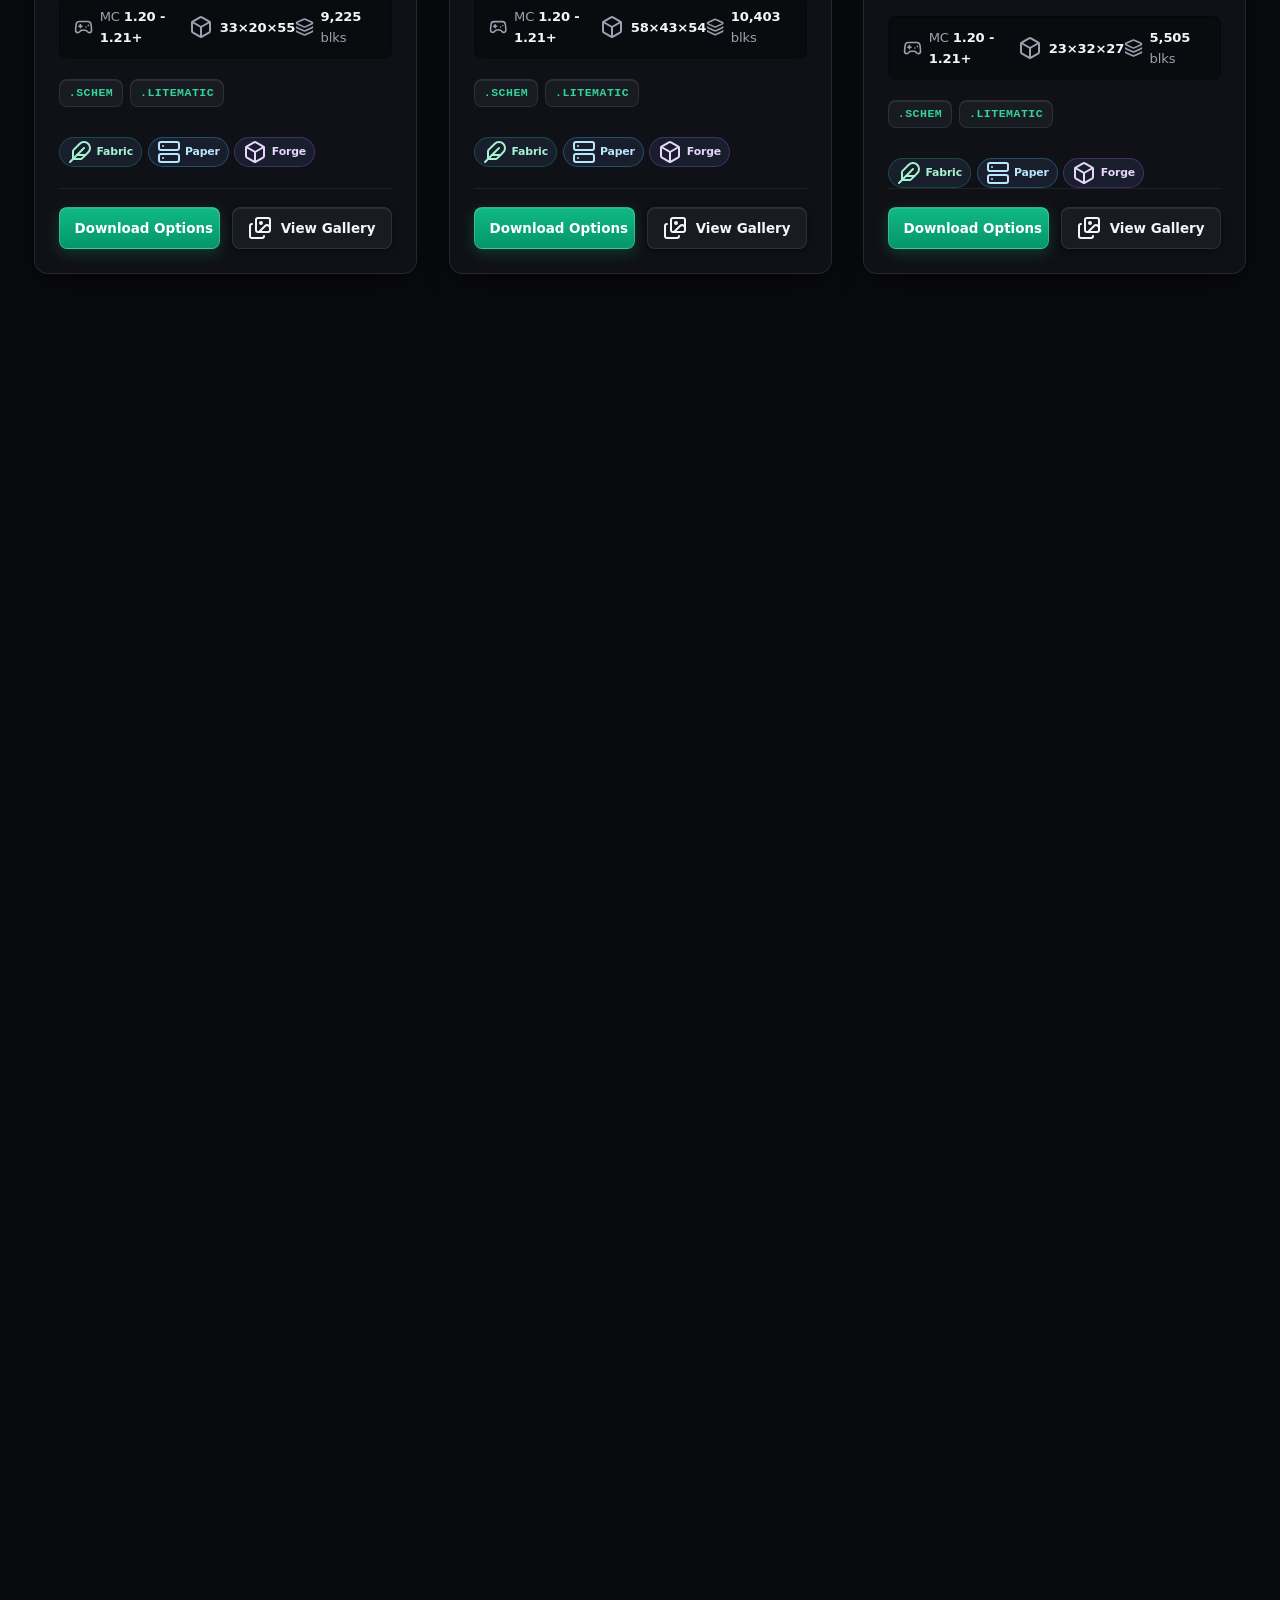
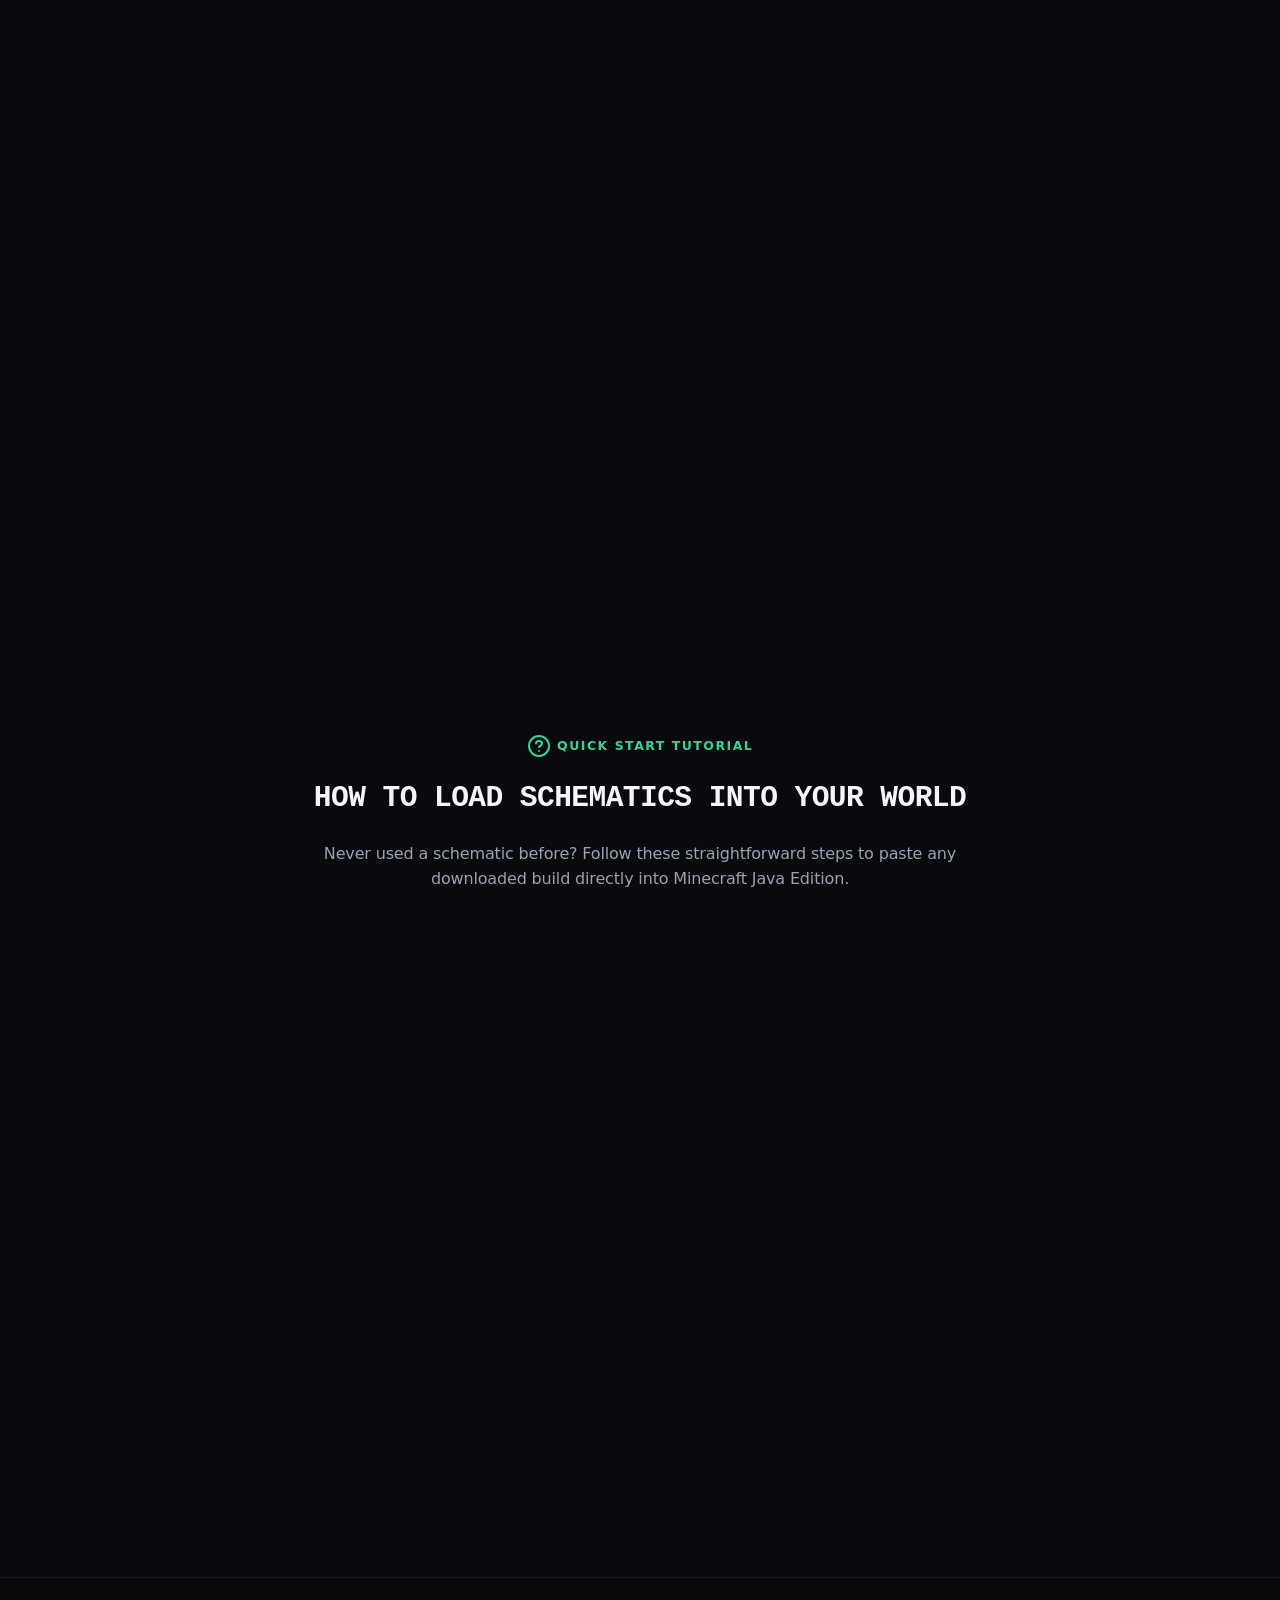
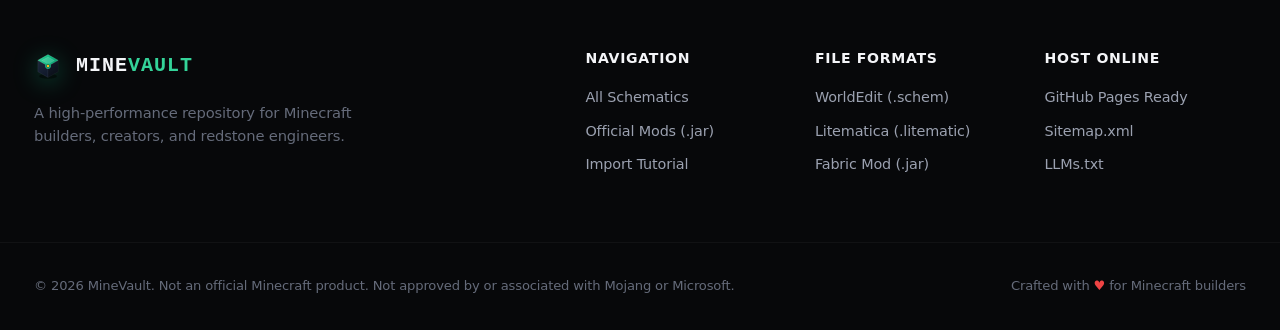
==== commit 861b4c0d: "feat(ui): redesign mods section into sleek Modrinth-style compact project rows" ====
--- a/index.html
+++ b/index.html
@@ -390,94 +390,91 @@
           Lightweight, crash-proof mods engineered to solve Minecraft's most frustrating mechanics without tech bloat or world corruption risks.
         </p>
 
-        <div class="mods-grid">
-          <!-- Mod 1: Smart Stash -->
-          <div class="mod-card interactive-hover">
-            <div class="mod-card-header">
-              <div class="mod-icon-badge">
-                <i data-lucide="archive"></i>
-              </div>
-              <div class="mod-meta">
-                <div class="mod-tag-row">
+        <div class="project-list" role="list">
+          <!-- Mod 1: Smart Stash (Modrinth-Style Row) -->
+          <article class="project-row interactive-hover" role="listitem">
+            <div class="project-icon-wrapper">
+              <img src="assets/icons/smartstash.png" alt="Smart Stash Mod Icon" class="project-icon" width="58" height="58" loading="lazy" />
+            </div>
+
+            <div class="project-main">
+              <div class="project-header">
+                <h3 class="project-title">
+                  <a href="SMART_STASH_MOD_GUIDE.md" target="_blank">Smart Stash (Quick-Deposit)</a>
+                </h3>
+                <div class="project-badges">
                   <span class="badge badge-emerald">Fabric 1.21.4</span>
                   <span class="badge badge-diamond">v1.0.0</span>
-                  <span class="badge" style="background: rgba(245, 158, 11, 0.15); color: #fbbf24; border: 1px solid rgba(245, 158, 11, 0.3);">Hotkey [X]</span>
+                  <span class="badge badge-amber"><kbd>X</kbd> Quick-Deposit</span>
                 </div>
-                <h3 class="mod-card-title">Smart Stash (Quick-Deposit)</h3>
-                <p class="mod-card-author">By MineVault &amp; ip762 &bull; 100% Vanilla Safe</p>
               </div>
-            </div>
-
-            <p class="mod-card-desc">
-              Terraria-style instant inventory sorting. Stand near your storage chests, press <strong><kbd>X</kbd></strong>, and watch matching items instantly fly from your bags into the right chests in 0.05 seconds!
-            </p>
-
-            <div class="mod-feature-list">
-              <div class="mod-feature-item">
-                <i data-lucide="shield-check" class="text-accent"></i>
-                <span><strong>Zero Clutter:</strong> Never dumps items into empty chests; preserves your chest organization.</span>
+
+              <p class="project-summary">
+                Terraria-style instant inventory sorting. Stand near your storage chests, press <kbd>X</kbd>, and watch matching items instantly fly from your bags into existing stacks in 0.05 seconds.
+              </p>
+
+              <div class="project-meta-chips">
+                <span class="meta-chip"><i data-lucide="shield-check"></i> 100% Vanilla Safe</span>
+                <span class="meta-chip"><i data-lucide="hand"></i> Hotbar Protected</span>
+                <span class="meta-chip"><i data-lucide="box"></i> Chests &bull; Barrels &bull; Shulkers</span>
+                <span class="meta-chip"><i data-lucide="user"></i> MineVault &bull; ip762</span>
               </div>
-              <div class="mod-feature-item">
-                <i data-lucide="hand" class="text-accent"></i>
-                <span><strong>Hotbar Protection:</strong> Weapons, tools, food, and torches in your hand/hotbar are never deposited.</span>
+            </div>
+
+            <div class="project-actions">
+              <a href="downloads/smartstash-fabric-1.21.4-1.0.0.jar" download class="btn-mod-download" title="Download Fabric .JAR for Minecraft 1.21.4">
+                <i data-lucide="download"></i>
+                <div class="btn-text-group">
+                  <span class="btn-main-label">Download .JAR</span>
+                  <span class="btn-sub-label">13.8 KB &bull; Fabric 1.21.4</span>
+                </div>
+              </a>
+              <a href="SMART_STASH_MOD_GUIDE.md" target="_blank" class="btn-mod-guide" title="View Guide, Hotkeys & Config">
+                <i data-lucide="file-text"></i>
+                <span>Guide</span>
+              </a>
+            </div>
+          </article>
+
+          <!-- Mod 2: Upcoming Caravan Bell -->
+          <article class="project-row project-row-indev interactive-hover" role="listitem">
+            <div class="project-icon-wrapper indev-icon">
+              <i data-lucide="bell" class="indev-lucide-icon"></i>
+            </div>
+
+            <div class="project-main">
+              <div class="project-header">
+                <h3 class="project-title">
+                  <span>The Caravan Bell &amp; Contract</span>
+                </h3>
+                <div class="project-badges">
+                  <span class="badge badge-amber">Coming Next</span>
+                  <span class="badge badge-secondary">In Development</span>
+                  <span class="badge badge-purple">Villager QoL</span>
+                </div>
               </div>
-              <div class="mod-feature-item">
-                <i data-lucide="sparkles" class="text-accent"></i>
-                <span><strong>Enchantment-Safe:</strong> Uses 1.21.4 Data Components to prevent mixing enchanted gear.</span>
+
+              <p class="project-summary">
+                Tether villagers to walk smoothly behind you like a caravan without boats, minecarts, or pathfinding rage. Lock workstations with 1 right-click contract parchment.
+              </p>
+
+              <div class="project-meta-chips">
+                <span class="meta-chip"><i data-lucide="check"></i> Boat &amp; Cart Free Transport</span>
+                <span class="meta-chip"><i data-lucide="scroll"></i> Profession Lock Parchments</span>
+                <span class="meta-chip"><i data-lucide="clock"></i> Release Coming Soon</span>
               </div>
-              <div class="mod-feature-item">
-                <i data-lucide="box" class="text-accent"></i>
-                <span><strong>Multi-Container:</strong> Works seamlessly on Chests, Barrels, Shulkers, and Double Chests.</span>
-              </div>
-            </div>
-
-            <div class="mod-card-footer">
-              <a href="downloads/smartstash-fabric-1.21.4-1.0.0.jar" download class="btn btn-primary" style="gap: 0.5rem; text-decoration: none;">
-                <i data-lucide="download"></i> Download .JAR (13.8 KB)
-              </a>
-              <a href="SMART_STASH_MOD_GUIDE.md" target="_blank" class="btn btn-ghost" style="text-decoration: none;">
-                <i data-lucide="file-text"></i> Guide &amp; Controls
-              </a>
-            </div>
-          </div>
-
-          <!-- Mod 2: Upcoming Caravan Bell -->
-          <div class="mod-card in-dev-card interactive-hover">
-            <div class="mod-card-header">
-              <div class="mod-icon-badge gold">
-                <i data-lucide="bell"></i>
-              </div>
-              <div class="mod-meta">
-                <div class="mod-tag-row">
-                  <span class="badge gold">Coming Next</span>
-                  <span class="badge" style="background: rgba(148, 163, 184, 0.15); color: #cbd5e1;">In Development</span>
+            </div>
+
+            <div class="project-actions">
+              <button class="btn-mod-download btn-disabled" disabled aria-disabled="true">
+                <i data-lucide="clock"></i>
+                <div class="btn-text-group">
+                  <span class="btn-main-label">In Development</span>
+                  <span class="btn-sub-label">Fabric 1.21.4</span>
                 </div>
-                <h3 class="mod-card-title">The Caravan Bell &amp; Contract</h3>
-                <p class="mod-card-author">By MineVault &bull; Solving Villager Agony</p>
-              </div>
-            </div>
-
-            <p class="mod-card-desc">
-              Tether villagers to walk smoothly behind you like a caravan without boats, minecarts, or pathfinding rage. Lock workstations with 1 right-click contract.
-            </p>
-
-            <div class="mod-feature-list">
-              <div class="mod-feature-item">
-                <i data-lucide="check" class="text-accent"></i>
-                <span>Boat-free, minecart-free villager transport.</span>
-              </div>
-              <div class="mod-feature-item">
-                <i data-lucide="check" class="text-accent"></i>
-                <span>Parchment contracts to permanently lock villager professions.</span>
-              </div>
-            </div>
-
-            <div class="mod-card-footer">
-              <button class="btn btn-ghost" disabled style="opacity: 0.6; cursor: not-allowed;">
-                <i data-lucide="clock"></i> Release Coming Soon
               </button>
             </div>
-          </div>
+          </article>
         </div>
       </div>
     </section>
@@ -647,6 +644,6 @@
   </footer>
 
   <!-- Application Logic -->
-  <script src="app.js?v=20261125_mods_section"></script>
+  <script src="app.js?v=20261125_compact_mods"></script>
 </body>
 </html>
--- a/styles.css
+++ b/styles.css
@@ -2487,142 +2487,310 @@
 }
 
 /* ==========================================================================
-   Mods & Utilities Section
+   Mods & Utilities Section (Modrinth-Inspired Sleek Row Layout)
    ========================================================================== */
 .mods-section {
-  padding: 5rem 0;
+  padding: 4.5rem 0;
   position: relative;
   border-top: 1px solid rgba(255, 255, 255, 0.05);
   background: radial-gradient(circle at 80% 20%, rgba(16, 185, 129, 0.05) 0%, transparent 60%);
 }
 
-.mods-grid {
-  display: grid;
-  grid-template-columns: repeat(auto-fit, minmax(360px, 1fr));
-  gap: 2rem;
-  margin-top: 1.5rem;
-}
-
-.mod-card {
-  background: rgba(15, 23, 42, 0.65);
+.project-list {
+  display: flex;
+  flex-direction: column;
+  gap: 1rem;
+  margin-top: 1.25rem;
+}
+
+.project-row {
+  display: flex;
+  align-items: center;
+  gap: 1.25rem;
+  padding: 1rem 1.35rem;
+  background: rgba(15, 23, 42, 0.7);
   border: 1px solid rgba(255, 255, 255, 0.08);
-  border-radius: 16px;
-  padding: 2rem;
-  display: flex;
-  flex-direction: column;
+  border-radius: 14px;
   position: relative;
   backdrop-filter: blur(12px);
-  transition: all 0.3s cubic-bezier(0.16, 1, 0.3, 1);
-}
-
-.mod-card:hover {
-  border-color: rgba(52, 211, 153, 0.35);
-  box-shadow: 0 12px 32px -8px rgba(0, 0, 0, 0.5), 0 0 24px -4px rgba(16, 185, 129, 0.15);
-  transform: translateY(-4px);
-}
-
-.mod-card-header {
-  display: flex;
-  gap: 1.25rem;
-  align-items: flex-start;
-  margin-bottom: 1.25rem;
-}
-
-.mod-icon-badge {
-  width: 52px;
-  height: 52px;
+  transition: all 0.22s cubic-bezier(0.16, 1, 0.3, 1);
+}
+
+.project-row:hover {
+  border-color: rgba(52, 211, 153, 0.38);
+  background: rgba(20, 30, 52, 0.85);
+  box-shadow: 0 8px 24px -6px rgba(0, 0, 0, 0.4), 0 0 16px -2px rgba(16, 185, 129, 0.12);
+  transform: translateY(-2px);
+}
+
+.project-row.project-row-indev {
+  border-style: dashed;
+  background: rgba(15, 23, 42, 0.45);
+}
+
+.project-row.project-row-indev:hover {
+  border-color: rgba(245, 158, 11, 0.35);
+  box-shadow: 0 8px 24px -6px rgba(0, 0, 0, 0.4), 0 0 16px -2px rgba(245, 158, 11, 0.12);
+}
+
+.project-icon-wrapper {
+  width: 58px;
+  height: 58px;
   border-radius: 12px;
-  background: linear-gradient(135deg, rgba(16, 185, 129, 0.2), rgba(5, 150, 105, 0.4));
-  border: 1px solid rgba(52, 211, 153, 0.4);
+  overflow: hidden;
+  flex-shrink: 0;
+  background: #0b1120;
+  border: 1px solid rgba(255, 255, 255, 0.1);
   display: flex;
   align-items: center;
   justify-content: center;
-  color: #34d399;
-  flex-shrink: 0;
-}
-
-.mod-icon-badge.gold {
-  background: linear-gradient(135deg, rgba(245, 158, 11, 0.2), rgba(217, 119, 6, 0.4));
-  border-color: rgba(245, 158, 11, 0.4);
+  box-shadow: 0 4px 12px rgba(0, 0, 0, 0.25);
+}
+
+.project-icon {
+  width: 100%;
+  height: 100%;
+  object-fit: cover;
+  display: block;
+}
+
+.project-icon-wrapper.indev-icon {
+  background: linear-gradient(135deg, rgba(245, 158, 11, 0.15), rgba(217, 119, 6, 0.25));
+  border-color: rgba(245, 158, 11, 0.3);
   color: #fbbf24;
 }
 
-.mod-meta {
+.indev-lucide-icon {
+  width: 28px;
+  height: 28px;
+  color: #fbbf24;
+}
+
+.project-main {
   flex: 1;
-}
-
-.mod-tag-row {
-  display: flex;
+  min-width: 0;
+  display: flex;
+  flex-direction: column;
+  gap: 0.35rem;
+}
+
+.project-header {
+  display: flex;
+  align-items: center;
+  gap: 0.75rem;
   flex-wrap: wrap;
-  gap: 0.5rem;
-  margin-bottom: 0.5rem;
-}
-
-.mod-card-title {
-  font-size: 1.25rem;
+}
+
+.project-title {
+  font-size: 1.15rem;
   font-weight: 700;
   color: var(--text-bright);
-  margin: 0 0 0.25rem 0;
-}
-
-.mod-card-author {
-  font-size: 0.8rem;
-  color: var(--text-dim);
   margin: 0;
-}
-
-.mod-card-desc {
-  font-size: 0.92rem;
-  line-height: 1.6;
-  color: var(--text-muted);
-  margin-bottom: 1.5rem;
-}
-
-.mod-card-desc kbd {
+  line-height: 1.3;
+}
+
+.project-title a {
+  color: inherit;
+  text-decoration: none;
+  transition: color 0.15s ease;
+}
+
+.project-title a:hover {
+  color: var(--accent-emerald, #34d399);
+}
+
+.project-badges {
+  display: inline-flex;
+  align-items: center;
+  gap: 0.45rem;
+  flex-wrap: wrap;
+}
+
+.badge-amber {
+  background: rgba(245, 158, 11, 0.15);
+  color: #fbbf24;
+  border: 1px solid rgba(245, 158, 11, 0.35);
+  font-size: 0.75rem;
+  padding: 0.2rem 0.55rem;
+  border-radius: 6px;
+  font-weight: 600;
+  display: inline-flex;
+  align-items: center;
+  gap: 0.3rem;
+}
+
+.badge-amber kbd {
+  background: rgba(251, 191, 36, 0.25);
+  border: 1px solid rgba(251, 191, 36, 0.45);
+  border-radius: 3px;
+  padding: 0 0.3rem;
+  font-size: 0.72rem;
+  color: #fef08a;
+  font-weight: 700;
+}
+
+.badge-purple {
+  background: rgba(168, 85, 247, 0.15);
+  color: #c084fc;
+  border: 1px solid rgba(168, 85, 247, 0.3);
+  font-size: 0.75rem;
+  padding: 0.2rem 0.55rem;
+  border-radius: 6px;
+  font-weight: 600;
+}
+
+.badge-secondary {
+  background: rgba(148, 163, 184, 0.15);
+  color: #cbd5e1;
+  border: 1px solid rgba(148, 163, 184, 0.25);
+  font-size: 0.75rem;
+  padding: 0.2rem 0.55rem;
+  border-radius: 6px;
+  font-weight: 600;
+}
+
+.project-summary {
+  font-size: 0.88rem;
+  color: var(--text-muted, #94a3b8);
+  margin: 0;
+  line-height: 1.45;
+}
+
+.project-summary kbd {
   background: rgba(255, 255, 255, 0.12);
-  border: 1px solid rgba(255, 255, 255, 0.2);
+  border: 1px solid rgba(255, 255, 255, 0.22);
   border-radius: 4px;
-  padding: 0.15rem 0.45rem;
-  font-size: 0.82rem;
+  padding: 0.05rem 0.35rem;
+  font-size: 0.78rem;
   font-weight: 700;
   color: #34d399;
 }
 
-.mod-feature-list {
+.project-meta-chips {
+  display: flex;
+  align-items: center;
+  gap: 0.9rem;
+  flex-wrap: wrap;
+  margin-top: 0.15rem;
+  font-size: 0.78rem;
+  color: var(--text-dim, #64748b);
+}
+
+.meta-chip {
+  display: inline-flex;
+  align-items: center;
+  gap: 0.35rem;
+}
+
+.meta-chip i {
+  width: 13px;
+  height: 13px;
+  color: var(--accent-emerald, #34d399);
+}
+
+.project-actions {
+  display: flex;
+  align-items: center;
+  gap: 0.65rem;
+  flex-shrink: 0;
+}
+
+.btn-mod-download {
+  background: linear-gradient(135deg, #10b981 0%, #059669 100%);
+  color: #ffffff;
+  padding: 0.55rem 1.05rem;
+  border-radius: 8px;
+  font-weight: 600;
+  text-decoration: none;
+  display: inline-flex;
+  align-items: center;
+  gap: 0.65rem;
+  border: 1px solid rgba(52, 211, 153, 0.4);
+  box-shadow: 0 2px 10px rgba(16, 185, 129, 0.25);
+  transition: all 0.18s ease;
+  min-height: 44px;
+}
+
+.btn-mod-download:hover:not(:disabled) {
+  background: linear-gradient(135deg, #34d399 0%, #059669 100%);
+  transform: translateY(-1px);
+  box-shadow: 0 4px 14px rgba(16, 185, 129, 0.35);
+  color: #ffffff;
+}
+
+.btn-mod-download i {
+  width: 18px;
+  height: 18px;
+  flex-shrink: 0;
+}
+
+.btn-text-group {
   display: flex;
   flex-direction: column;
-  gap: 0.65rem;
-  margin-bottom: 2rem;
-  flex: 1;
-}
-
-.mod-feature-item {
-  display: flex;
-  align-items: flex-start;
-  gap: 0.75rem;
+  text-align: left;
+  line-height: 1.15;
+}
+
+.btn-main-label {
   font-size: 0.85rem;
-  color: var(--text-muted);
-}
-
-.mod-feature-item i {
-  width: 16px;
-  height: 16px;
-  flex-shrink: 0;
-  margin-top: 2px;
-}
-
-.mod-card-footer {
-  display: flex;
-  flex-wrap: wrap;
-  gap: 1rem;
-  align-items: center;
-  padding-top: 1.25rem;
-  border-top: 1px solid rgba(255, 255, 255, 0.06);
-}
-
-.mod-card.in-dev-card {
-  border-style: dashed;
-  background: rgba(15, 23, 42, 0.4);
+  font-weight: 700;
+  letter-spacing: 0.01em;
+}
+
+.btn-sub-label {
+  font-size: 0.68rem;
+  opacity: 0.88;
+  font-weight: 500;
+}
+
+.btn-mod-guide {
+  background: rgba(255, 255, 255, 0.05);
+  color: var(--text-bright, #f8fafc);
+  border: 1px solid rgba(255, 255, 255, 0.12);
+  padding: 0.55rem 0.85rem;
+  border-radius: 8px;
+  font-size: 0.82rem;
+  font-weight: 600;
+  text-decoration: none;
+  display: inline-flex;
+  align-items: center;
+  gap: 0.4rem;
+  transition: all 0.18s ease;
+  min-height: 44px;
+}
+
+.btn-mod-guide:hover {
+  background: rgba(255, 255, 255, 0.12);
+  border-color: rgba(255, 255, 255, 0.25);
+  color: #ffffff;
+}
+
+.btn-mod-download.btn-disabled,
+.btn-mod-download:disabled {
+  background: rgba(148, 163, 184, 0.1);
+  border-color: rgba(148, 163, 184, 0.2);
+  color: #94a3b8;
+  cursor: not-allowed;
+  opacity: 0.75;
+  box-shadow: none;
+  transform: none;
+}
+
+@media (max-width: 860px) {
+  .project-row {
+    flex-direction: column;
+    align-items: flex-start;
+    gap: 0.95rem;
+    padding: 1.15rem;
+  }
+  .project-actions {
+    width: 100%;
+    justify-content: flex-start;
+  }
+  .btn-mod-download {
+    flex: 1;
+    justify-content: center;
+  }
 }
 
 /* ==========================================================================
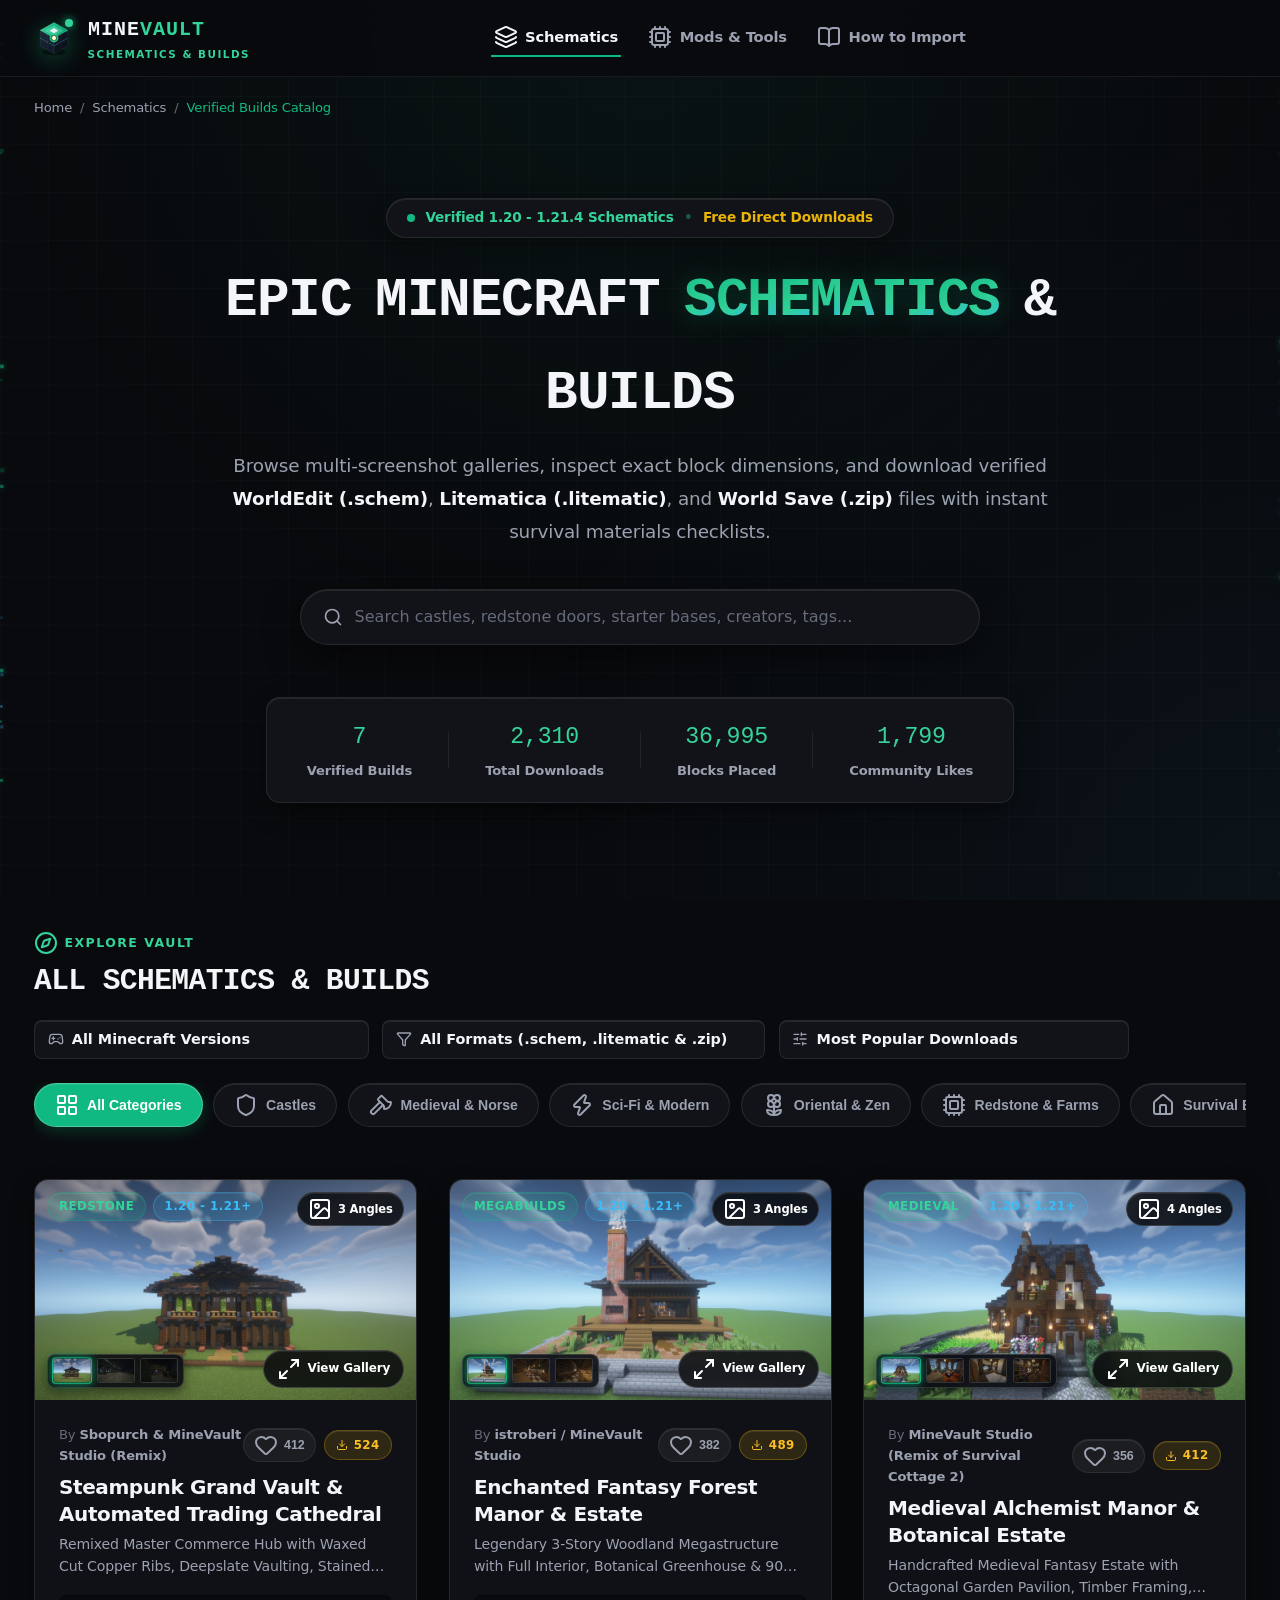
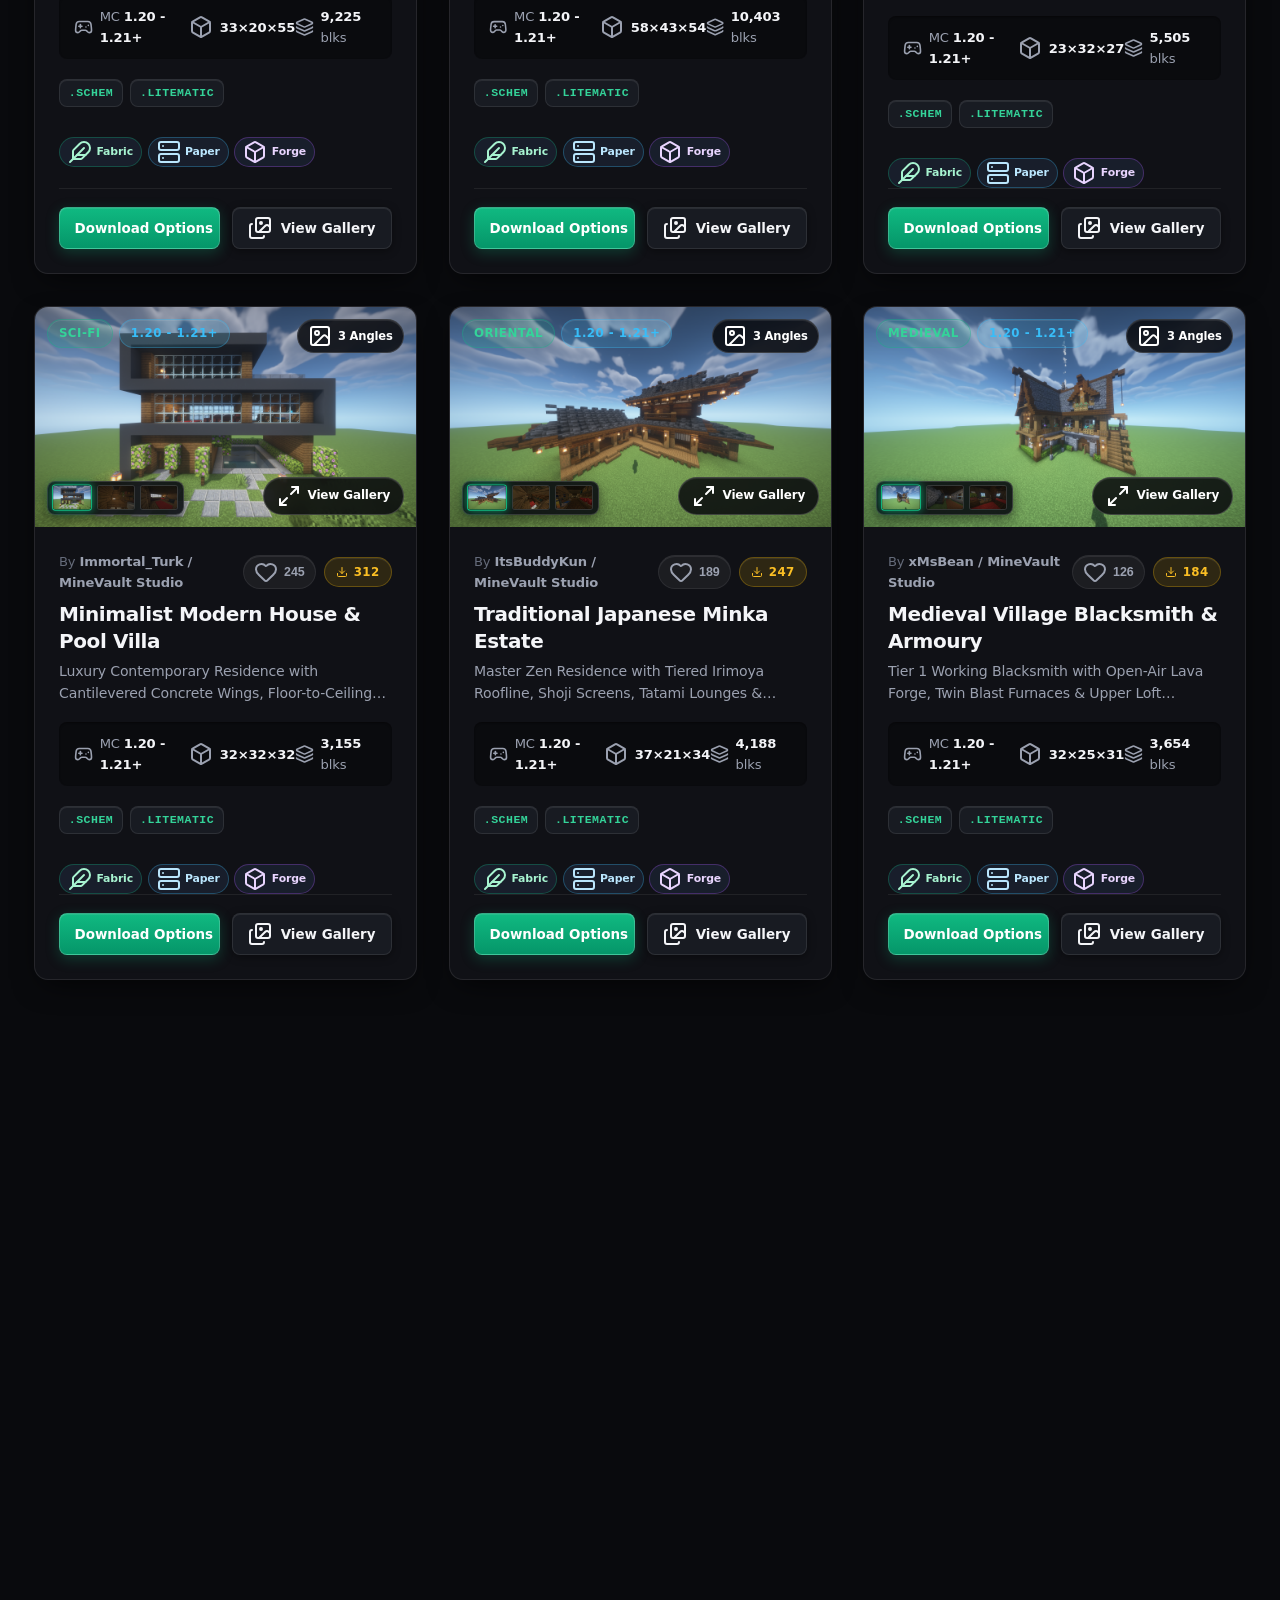
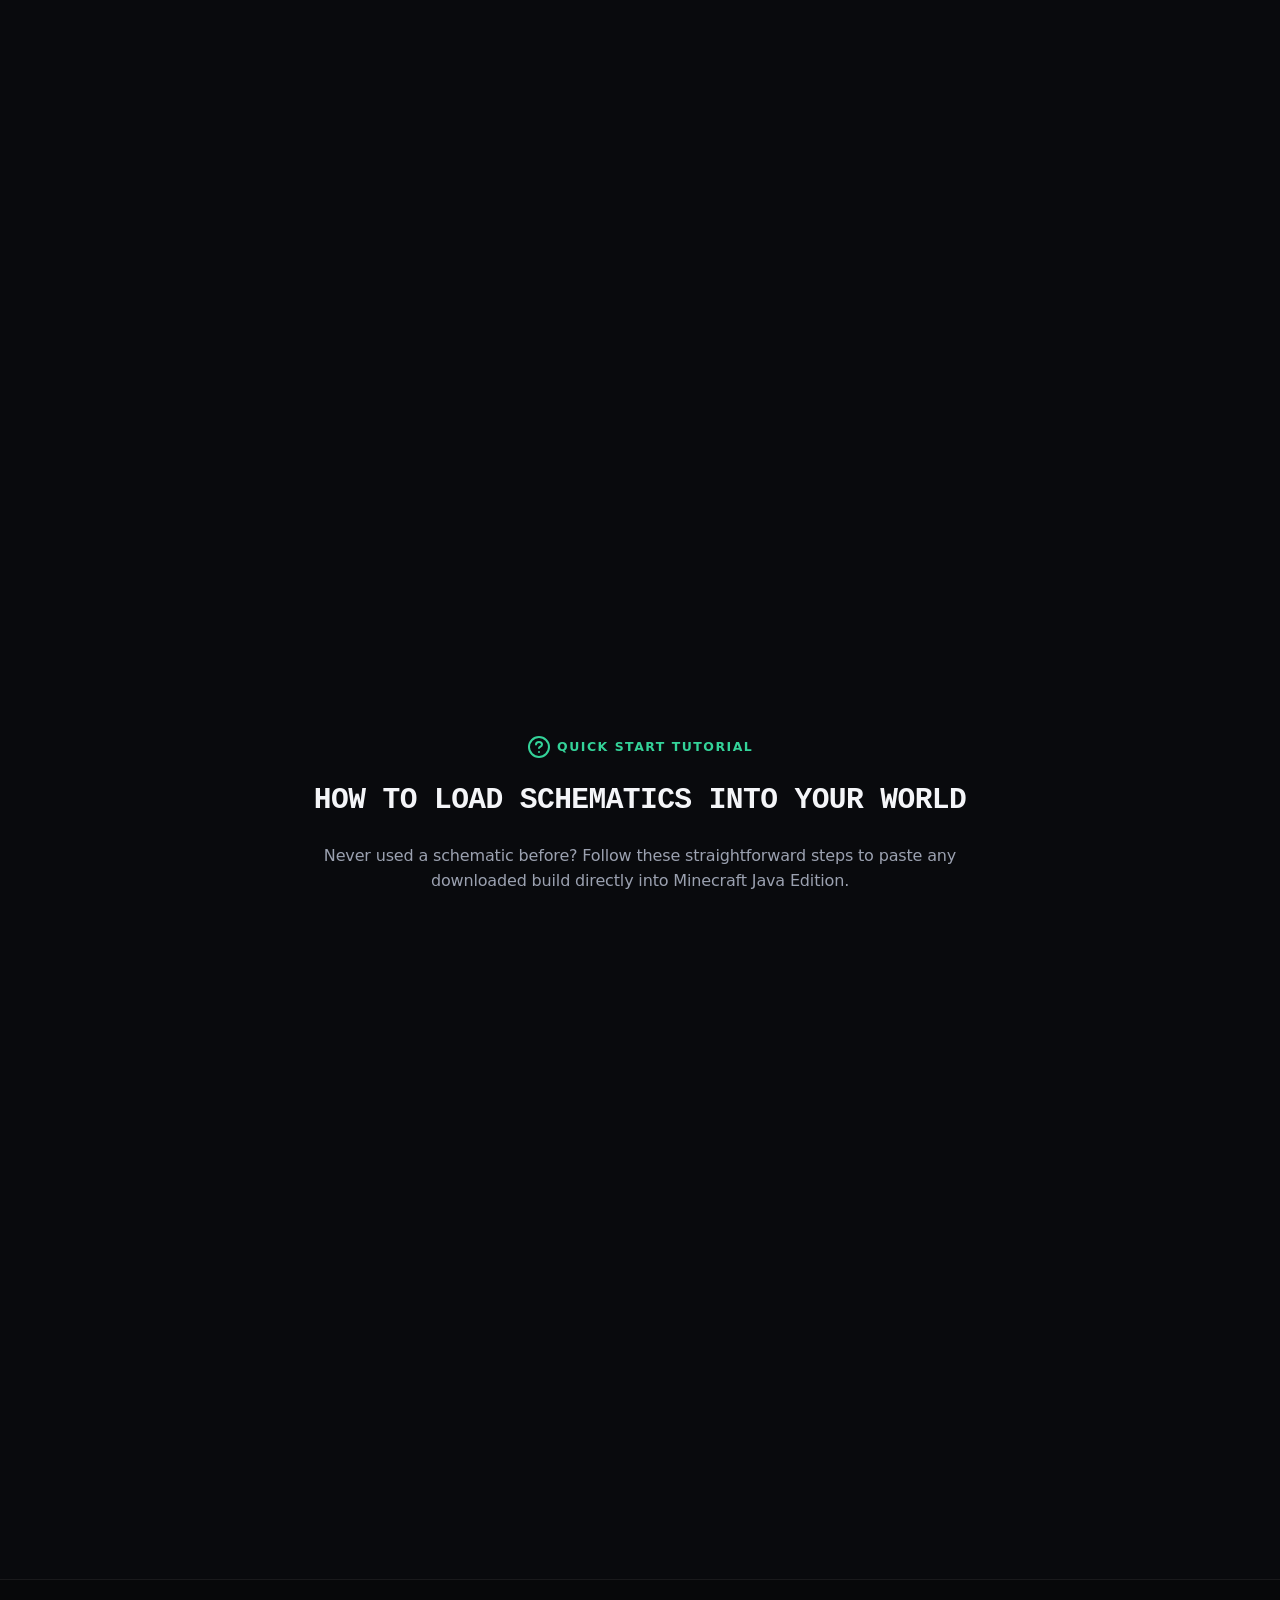
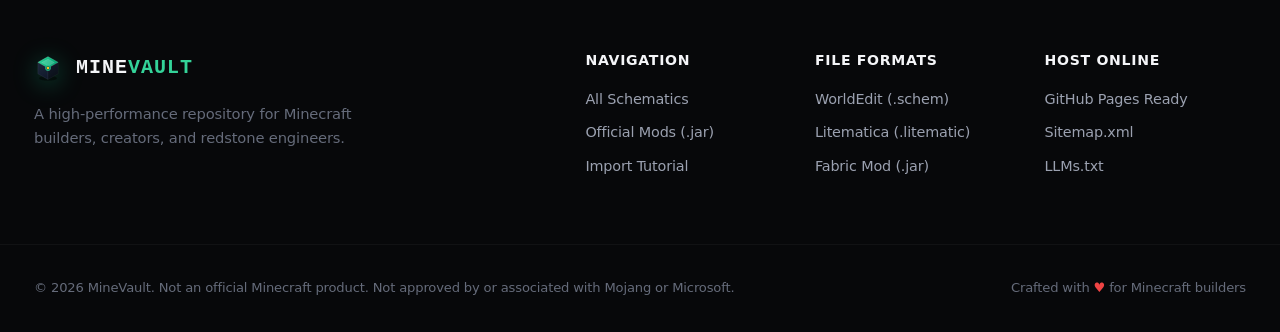
==== commit 6ef62f09: "feat(mod): launch Mod #2 The Caravan Bell & Contract for Fabric 1.21.4" ====
--- a/index.html
+++ b/index.html
@@ -436,43 +436,48 @@
             </div>
           </article>
 
-          <!-- Mod 2: Upcoming Caravan Bell -->
-          <article class="project-row project-row-indev interactive-hover" role="listitem">
-            <div class="project-icon-wrapper indev-icon">
-              <i data-lucide="bell" class="indev-lucide-icon"></i>
+          <!-- Mod 2: The Caravan Bell & Contract -->
+          <article class="project-row interactive-hover" role="listitem">
+            <div class="project-icon-wrapper">
+              <img src="assets/icons/caravanbell.png" alt="Caravan Bell Mod Icon" class="project-icon" width="58" height="58" loading="lazy" />
             </div>
 
             <div class="project-main">
               <div class="project-header">
                 <h3 class="project-title">
-                  <span>The Caravan Bell &amp; Contract</span>
+                  <a href="CARAVAN_BELL_MOD_GUIDE.md" target="_blank">The Caravan Bell &amp; Contract</a>
                 </h3>
                 <div class="project-badges">
-                  <span class="badge badge-amber">Coming Next</span>
-                  <span class="badge badge-secondary">In Development</span>
-                  <span class="badge badge-purple">Villager QoL</span>
+                  <span class="badge badge-emerald">Fabric 1.21.4</span>
+                  <span class="badge badge-diamond">v1.0.0</span>
+                  <span class="badge badge-purple"><i data-lucide="users" style="width: 12px; height: 12px; display: inline-block; vertical-align: -1px; margin-right: 2px;"></i> Villager Logistics</span>
                 </div>
               </div>
 
               <p class="project-summary">
-                Tether villagers to walk smoothly behind you like a caravan without boats, minecarts, or pathfinding rage. Lock workstations with 1 right-click contract parchment.
+                Say goodbye to boats and minecarts. Tether villagers with leads, ring handheld bells to lead group caravans, and seal trade contracts with paper to lock professions forever.
               </p>
 
               <div class="project-meta-chips">
-                <span class="meta-chip"><i data-lucide="check"></i> Boat &amp; Cart Free Transport</span>
-                <span class="meta-chip"><i data-lucide="scroll"></i> Profession Lock Parchments</span>
-                <span class="meta-chip"><i data-lucide="clock"></i> Release Coming Soon</span>
+                <span class="meta-chip"><i data-lucide="link"></i> Direct Villager Leashing</span>
+                <span class="meta-chip"><i data-lucide="bell"></i> Handheld Bell Rally</span>
+                <span class="meta-chip"><i data-lucide="file-check"></i> Profession Lock Contracts</span>
+                <span class="meta-chip"><i data-lucide="shield-check"></i> 100% Vanilla Safe</span>
               </div>
             </div>
 
             <div class="project-actions">
-              <button class="btn-mod-download btn-disabled" disabled aria-disabled="true">
-                <i data-lucide="clock"></i>
+              <a href="downloads/caravanbell-fabric-1.21.4-1.0.0.jar" download class="btn-mod-download" title="Download Fabric .JAR for Minecraft 1.21.4">
+                <i data-lucide="download"></i>
                 <div class="btn-text-group">
-                  <span class="btn-main-label">In Development</span>
-                  <span class="btn-sub-label">Fabric 1.21.4</span>
+                  <span class="btn-main-label">Download .JAR</span>
+                  <span class="btn-sub-label">15.3 KB &bull; Fabric 1.21.4</span>
                 </div>
-              </button>
+              </a>
+              <a href="CARAVAN_BELL_MOD_GUIDE.md" target="_blank" class="btn-mod-guide" title="View Guide, Controls & Recipes">
+                <i data-lucide="file-text"></i>
+                <span>Guide</span>
+              </a>
             </div>
           </article>
         </div>
@@ -644,6 +649,6 @@
   </footer>
 
   <!-- Application Logic -->
-  <script src="app.js?v=20261125_compact_mods"></script>
+  <script src="app.js?v=20261125_caravanbell"></script>
 </body>
 </html>
